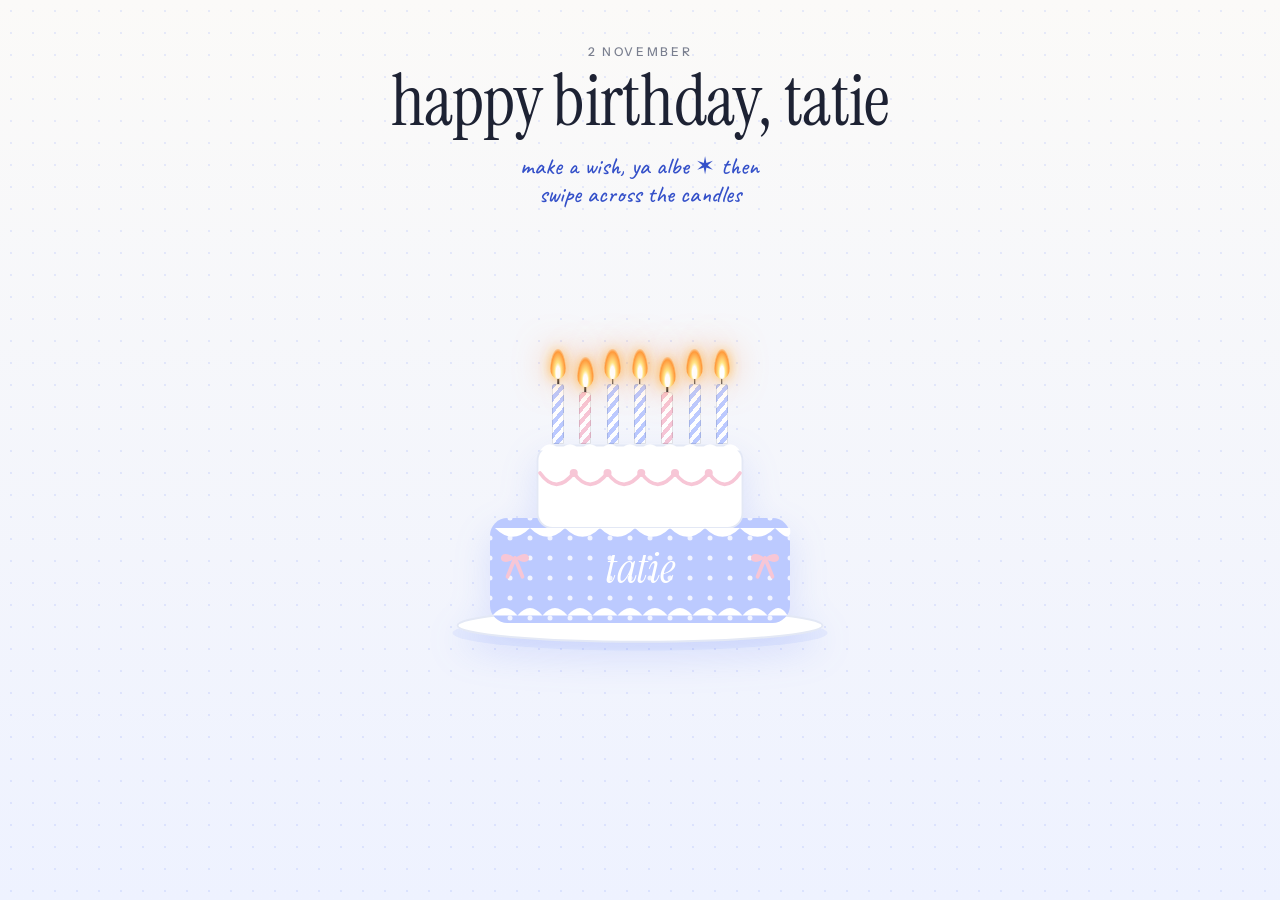
==== tatie/index.html @ b3c04132 "Add Tatie's birthday scrapbook page Co-Authored-By: Claude Opus 5.5 <noreply@anthropic.com>" ====
<!doctype html>
<html lang="en">
<head>
  <meta charset="utf-8">
  <meta name="viewport" content="width=device-width, initial-scale=1, viewport-fit=cover">
  <meta name="robots" content="noindex, nofollow">
  <meta name="theme-color" content="#f5f3ef">
  <title>happy birthday tatie</title>
  <meta property="og:title" content="happy birthday tatie">
  <meta property="og:description" content="make a wish first ♡">
  <link rel="preconnect" href="https://fonts.googleapis.com">
  <link rel="preconnect" href="https://fonts.gstatic.com" crossorigin>
  <link href="https://fonts.googleapis.com/css2?family=Instrument+Serif:ital@0;1&family=Instrument+Sans:wght@400;500;600&family=Caveat:wght@500;700&family=DM+Mono:wght@400;500&display=swap" rel="stylesheet">
  <link rel="stylesheet" href="styles.css?v=12">
</head>
<body class="locked">

  <!-- ============ CAKE SCREEN (inside the booth) ============ -->
  <section id="cake-screen" aria-label="Birthday cake">
    <div class="curtain curtain-l" aria-hidden="true"></div>
    <div class="curtain curtain-r" aria-hidden="true"></div>
    <div class="valance" aria-hidden="true"></div>

    <div class="booth-content">
      <div class="cake-top">
        <div class="marquee">
          <div class="marquee-inner">
            <p class="cake-kicker" id="cake-name"></p>
            <h1 class="cake-title" id="cake-title"></h1>
          </div>
        </div>
        <p class="cake-hint" id="cake-hint"></p>
      </div>

      <div class="cake-stage" id="cake-stage">
        <div class="candles" id="candles"></div>
        <svg class="cake" viewBox="0 0 320 230" aria-hidden="true">
          <defs>
            <pattern id="dots" width="16" height="16" patternUnits="userSpaceOnUse">
              <circle cx="8" cy="8" r="2" fill="#ffffff" opacity=".8"/>
            </pattern>
          </defs>
          <!-- plate -->
          <ellipse cx="160" cy="212" rx="150" ry="14" fill="#4f6ef7" opacity=".08"/>
          <ellipse cx="160" cy="206" rx="146" ry="13" fill="#ffffff" stroke="#e3e8f5" stroke-width="1.5"/>
          <!-- bottom tier -->
          <rect x="40" y="120" width="240" height="84" rx="14" fill="#bccaff"/>
          <rect x="40" y="120" width="240" height="84" rx="14" fill="url(#dots)"/>
          <g fill="#ffffff">
            <path d="M42 198 q10 -12 20 0 q10 -12 20 0 q10 -12 20 0 q10 -12 20 0 q10 -12 20 0 q10 -12 20 0 q10 -12 20 0 q10 -12 20 0 q10 -12 20 0 q10 -12 20 0 q10 -12 20 0 q9 -12 16 0 z"/>
          </g>
          <!-- top tier -->
          <rect x="78" y="62" width="164" height="66" rx="12" fill="#ffffff" stroke="#e3e8f5" stroke-width="1.5"/>
          <path d="M80 84 q13 18 27 0 q13 18 27 0 q13 18 27 0 q13 18 27 0 q13 18 27 0 q13 18 25 0" fill="none" stroke="#f7c6d6" stroke-width="3" stroke-linecap="round"/>
          <g fill="#f7c6d6"><circle cx="107" cy="84" r="3.2"/><circle cx="134" cy="84" r="3.2"/><circle cx="161" cy="84" r="3.2"/><circle cx="188" cy="84" r="3.2"/><circle cx="215" cy="84" r="3.2"/></g>
          <g fill="#ffffff">
            <path d="M80 66 q8 -10 16 0 q8 -10 16 0 q8 -10 16 0 q8 -10 16 0 q8 -10 16 0 q8 -10 16 0 q8 -10 16 0 q8 -10 16 0 q8 -10 16 0 q8 -10 16 0 z"/>
          </g>
          <path d="M44 128 q14 14 28 0 q14 14 28 0 q14 14 28 0 q14 14 28 0 q14 14 28 0 q14 14 28 0 q14 14 28 0 q14 14 28 0 q14 14 12 0" fill="#ffffff"/>
          <!-- bows -->
          <g transform="translate(60 152)">
            <path d="M0 0 c-15 -11 -15 11 0 0 c15 -11 15 11 0 0" fill="#f7c6d6"/>
            <path d="M0 0 l-6 15 M0 0 l6 15" stroke="#f7c6d6" stroke-width="3" stroke-linecap="round"/>
          </g>
          <g transform="translate(260 152)">
            <path d="M0 0 c-15 -11 -15 11 0 0 c15 -11 15 11 0 0" fill="#f7c6d6"/>
            <path d="M0 0 l-6 15 M0 0 l6 15" stroke="#f7c6d6" stroke-width="3" stroke-linecap="round"/>
          </g>
          <text x="160" y="172" text-anchor="middle" font-family="'Instrument Serif', serif" font-style="italic" font-size="34" fill="#ffffff" id="cake-text">tatie</text>
        </svg>
      </div>

      <div class="cake-bottom">
        <p class="cake-done" id="cake-done"></p>
        <button class="btn" id="open-btn" type="button"></button>
        <button class="link-btn" id="skip-btn" type="button"></button>
      </div>
    </div>

    <div class="flash" id="flash" aria-hidden="true"></div>
    <canvas id="sparkles" aria-hidden="true"></canvas>
  </section>

  <!-- ============ SCRAPBOOK ============ -->
  <main id="book" aria-label="Scrapbook"></main>

  <script src="content.js?v=12"></script>
  <script src="app.js?v=12"></script>
</body>
</html>
---- tatie/styles.css ----
/* =========================================================
   TATIE — soft modern scrapbook
   white paper · polaroids + washi tape · handwritten notes
   blue, white & a little blush
   ========================================================= */
:root {
  --bg: #f5f3ef;
  --paper: #ffffff;
  --ink: #1d2233;
  --ink-soft: #7a7f8f;
  --line: rgba(29, 34, 51, 0.08);
  --blue: #4f6ef7;
  --blue-soft: #e6ecff;
  --blue-mid: #bccaff;
  --blush: #f7c6d6;
  --blush-soft: #fdeef3;
  --pen: #3450c9;             /* handwritten notes */
  --tape-blue: rgba(160, 182, 255, 0.55);
  --tape-pink: rgba(247, 180, 205, 0.6);
  --shadow: 0 1px 2px rgba(29,34,51,.05), 0 10px 30px rgba(29,34,51,.08);
  --shadow-sm: 0 1px 2px rgba(29,34,51,.06), 0 4px 14px rgba(29,34,51,.08);
  --serif: "Instrument Serif", Georgia, serif;
  --sans: "Instrument Sans", system-ui, sans-serif;
  --hand: "Caveat", "Bradley Hand", cursive;
  --mono: "DM Mono", ui-monospace, Menlo, monospace;
}

* { box-sizing: border-box; }
html { -webkit-text-size-adjust: 100%; }
body {
  margin: 0;
  background-color: var(--bg);
  background-image: radial-gradient(rgba(29,34,51,.07) 1px, transparent 1.2px);
  background-size: 22px 22px;
  color: var(--ink);
  font-family: var(--sans);
  overflow-x: hidden;
  -webkit-tap-highlight-color: transparent;
}
body.locked { overflow: hidden; height: 100dvh; }
img { display: block; max-width: 100%; }
button { font: inherit; color: inherit; }

/* ================= CAKE SCREEN ================= */
#cake-screen {
  position: fixed; inset: 0; z-index: 50; overflow: hidden;
  touch-action: none; user-select: none; -webkit-user-select: none; overscroll-behavior: none;
  background: linear-gradient(180deg, #fbfaf8 0%, #eef2ff 100%);
  transition: transform 1s cubic-bezier(.7,0,.2,1), border-radius 1s;
}
#cake-screen::before {
  content: ""; position: absolute; inset: 0; pointer-events: none;
  background-image: radial-gradient(rgba(79,110,247,.12) 1px, transparent 1.2px); background-size: 22px 22px;
}
.curtain, .valance { display: none; }

.booth-content {
  position: relative; z-index: 3; height: 100%;
  display: flex; flex-direction: column; align-items: center; justify-content: space-between;
  padding: max(44px, env(safe-area-inset-top)) 16px max(24px, env(safe-area-inset-bottom));
}
.cake-top { text-align: center; }
.marquee { display: inline-block; }
.cake-kicker { font-family: var(--sans); font-size: 12px; font-weight: 500; letter-spacing: .22em; text-transform: uppercase; margin: 0; color: var(--ink-soft); }
.cake-title {
  font-family: var(--serif); font-weight: 400; font-size: clamp(44px, 13vw, 72px); line-height: .95;
  margin: 8px 0 0; color: var(--ink); letter-spacing: -.01em;
}
.cake-title em { color: var(--blue); }
.cake-hint { font-family: var(--hand); font-weight: 500; font-size: 24px; line-height: 1.15; margin: 18px auto 0; max-width: 24ch; color: var(--pen); transition: opacity .4s; }

.cake-stage { --w: min(84vw, 400px, 46dvh); position: relative; width: var(--w); margin-top: calc(var(--w) * 0.16); }
.cake { width: 100%; height: auto; display: block; overflow: visible; filter: drop-shadow(0 14px 18px rgba(79,110,247,.16)); }
.candles { position: absolute; left: 28%; right: 28%; bottom: 73.5%; display: flex; justify-content: space-between; align-items: flex-end; pointer-events: none; }
.candle {
  position: relative; width: calc(var(--w) * 0.03); height: calc(var(--w) * 0.15);
  border-radius: 3px 3px 1px 1px;
  background: repeating-linear-gradient(-50deg, #fff 0 4px, var(--blue-mid) 4px 8px);
  box-shadow: inset 0 0 0 1px rgba(29,34,51,.12);
}
.candle:nth-child(3n+2) { height: calc(var(--w) * 0.13); background: repeating-linear-gradient(-50deg, #fff 0 4px, var(--blush) 4px 8px); }
.candle::before { content: ""; position: absolute; left: 50%; bottom: 100%; width: 1.5px; height: 7px; background: var(--ink); transform: translateX(-50%); }
.flame {
  position: absolute; left: 50%; bottom: calc(100% + 5px);
  width: calc(var(--w) * 0.042); height: calc(var(--w) * 0.075); margin-left: calc(var(--w) * -0.021);
  border-radius: 50% 50% 50% 50% / 62% 62% 38% 38%;
  background: radial-gradient(ellipse at 50% 78%, #fff 0 18%, #ffe88a 30%, #ff9a3b 62%, rgba(255,120,40,0) 74%);
  filter: drop-shadow(0 0 6px rgba(255,190,80,.95)) drop-shadow(0 0 16px rgba(255,140,60,.5));
  transform-origin: 50% 90%; animation: flicker 1.3s ease-in-out infinite alternate;
}
.candle:nth-child(2n) .flame { animation-duration: 1.05s; animation-delay: -.3s; }
.candle:nth-child(3n) .flame { animation-duration: 1.5s; animation-delay: -.6s; }
@keyframes flicker {
  0% { transform: scale(1, 1) rotate(-2deg); } 30% { transform: scale(.94, 1.06) rotate(2deg); }
  60% { transform: scale(1.04, .95) rotate(-1deg); } 100% { transform: scale(.97, 1.04) rotate(3deg); }
}
.candle.out .flame { animation: flameOut .35s ease-in forwards; }
@keyframes flameOut { 0% { transform: scale(1.1, .8) skewX(-12deg); opacity: 1; } 100% { transform: scale(.1, .3) translateY(10px); opacity: 0; } }
.smoke {
  position: absolute; left: 50%; bottom: calc(100% + 6px); width: 10px; height: 10px; margin-left: -5px;
  border-radius: 50%; background: rgba(150,150,170,.4); filter: blur(3px);
  animation: smoke 1.6s ease-out forwards; pointer-events: none;
}
.smoke.s2 { animation-delay: .12s; width: 8px; height: 8px; }
.smoke.s3 { animation-delay: .25s; width: 12px; height: 12px; }
@keyframes smoke {
  0% { transform: translate(0,0) scale(.6); opacity: .8; } 50% { transform: translate(-8px,-38px) scale(1.6); opacity: .45; }
  100% { transform: translate(6px,-80px) scale(2.6); opacity: 0; }
}

.cake-bottom { min-height: 118px; display: flex; flex-direction: column; align-items: center; gap: 14px; }
.cake-done {
  font-family: var(--hand); font-weight: 500; font-size: 26px; text-align: center; margin: 0; max-width: 24ch; color: var(--pen);
  opacity: 0; transform: translateY(10px); transition: opacity .6s .2s, transform .6s .2s;
}
.btn {
  border: 0; background: var(--ink); color: #fff;
  padding: 14px 26px; border-radius: 999px; font-family: var(--sans); font-weight: 500; font-size: 16px; cursor: pointer;
  box-shadow: 0 8px 20px rgba(29,34,51,.18);
  opacity: 0; transform: translateY(10px); pointer-events: none;
  transition: opacity .5s .9s, transform .5s .9s;
}
.btn:active { transform: scale(.97); }
.link-btn {
  background: none; border: 0; font-family: var(--sans); font-size: 12px; color: var(--ink-soft);
  text-decoration: underline; cursor: pointer; opacity: 0; transition: opacity .6s; pointer-events: none;
}
.link-btn.show { opacity: .85; pointer-events: auto; }
#cake-screen.all-out .cake-done, #cake-screen.all-out .btn { opacity: 1; transform: none; pointer-events: auto; }
#cake-screen.all-out .cake-hint { opacity: 0; }
#cake-screen.all-out .link-btn { display: none; }
#cake-screen.all-out .cake-stage { animation: bounce .7s .1s; }
@keyframes bounce { 40% { transform: scale(1.04); } 70% { transform: scale(.99); } }

.flash { position: absolute; inset: 0; z-index: 6; background: #fff; opacity: 0; pointer-events: none; }
.flash.go { animation: flash .9s ease-out; }
@keyframes flash { 0% { opacity: 0; } 8% { opacity: .85; } 100% { opacity: 0; } }
#sparkles { position: absolute; inset: 0; z-index: 5; width: 100%; height: 100%; pointer-events: none; }

#cake-screen.leaving { pointer-events: none; transform: translateY(-104%); border-radius: 0 0 36px 36px; }

/* ================= SCRAPBOOK ================= */
#book { position: relative; max-width: 780px; margin: 0 auto; padding: 22px 0 40px; }

.page {
  position: relative; margin: 26px 14px; padding: 34px 20px 40px;
  background: var(--paper); border-radius: 24px; border: 1px solid var(--line);
  box-shadow: var(--shadow);
}
.page.grid { background-image: linear-gradient(rgba(79,110,247,.06) 1px, transparent 1px), linear-gradient(90deg, rgba(79,110,247,.06) 1px, transparent 1px); background-size: 24px 24px; }
.page.lined { background-image: repeating-linear-gradient(transparent 0 33px, rgba(79,110,247,.09) 33px 34px); }
.page.black { background: #f7f8ff; }     /* soft blue-tinted page (memories, stats) */

/* page titles */
.page-title {
  position: relative; display: inline-block; z-index: 1; margin: 0 0 6px;
  font-family: var(--serif); font-weight: 400; font-size: clamp(40px, 12vw, 62px); line-height: 1; letter-spacing: -.01em;
  color: var(--ink);
}
.page-title::after {
  content: ""; position: absolute; left: -4px; right: -6px; bottom: 6px; height: 30%; z-index: -1;
  background: var(--blue-soft); border-radius: 4px;
}
.page:nth-of-type(even) .page-title::after { background: var(--blush-soft); }
.page-note { font-family: var(--hand); font-weight: 500; font-size: 23px; line-height: 1.18; margin: 8px 0 26px; color: var(--pen); max-width: 32ch; }

/* photo filters */
.f-bw img { filter: grayscale(1) contrast(1.05) brightness(1.04); }
.frame { position: relative; overflow: hidden; background: #eef0f5; }

/* --- cover --- */
.cover { text-align: center; padding: 255px 20px 250px; overflow: hidden; }
.cover .kicker { font-family: var(--sans); font-size: 12px; font-weight: 500; letter-spacing: .2em; text-transform: uppercase; margin: 0; color: var(--ink-soft); }
.cover h2 {
  font-family: var(--serif); font-style: italic; font-weight: 400; font-size: clamp(96px, 30vw, 170px); line-height: .9; letter-spacing: -.02em;
  margin: 12px 0 4px; color: var(--ink);
}
.cover .sub { font-family: var(--hand); font-weight: 500; font-size: 25px; margin: 14px auto 0; max-width: 20ch; line-height: 1.12; color: var(--pen); }
.cover .date {
  display: inline-block; margin-top: 22px; font-family: var(--sans); font-weight: 500; font-size: 14px; letter-spacing: .12em;
  background: var(--blue-soft); color: var(--blue); padding: 7px 16px; border-radius: 999px;
}
.cover .foot { font-family: var(--sans); font-size: 12px; margin-top: 30px; color: var(--ink-soft); }
.cover .scroll-arrow { display: block; margin: 6px auto 0; font-size: 20px; color: var(--ink-soft); animation: nudge 1.8s ease-in-out infinite; }
@keyframes nudge { 50% { transform: translateY(6px); } }
.cover-strip {
  position: absolute; width: 62px; padding: 5px 5px 14px; background: #fff; border-radius: 3px;
  box-shadow: var(--shadow-sm); display: grid; gap: 4px;
}
.cover-strip .frame { aspect-ratio: 1; }
.cover-strip img { width: 100%; height: 100%; object-fit: cover; }
.cover-strip::before { content: ""; position: absolute; top: -9px; left: 50%; width: 44px; height: 16px; margin-left: -22px; background: var(--tape-blue); transform: rotate(-5deg); z-index: 2; }
.cover-strip.l { left: 20px; top: 26px; transform: rotate(-9deg); }
.cover-strip.r { right: 20px; bottom: 22px; transform: rotate(8deg); }
.cover-strip.r::before { background: var(--tape-pink); }
.cover-strip.c { right: 26px; top: 18px; transform: rotate(4deg); }

/* --- photo layouts --- */
.booth-layout { display: grid; grid-template-columns: 1fr 1fr; gap: 26px 16px; align-items: start; }
.booth-layout .wide { grid-column: 1 / -1; }
.booth-layout .strip { grid-row: span 2; }

/* photo-booth strip */
.strip {
  position: relative; margin: 0; background: #fff; padding: 7px 7px 0; border-radius: 3px;
  box-shadow: var(--shadow-sm); transform: rotate(var(--tilt, 0deg)); display: grid; gap: 6px;
}
.strip .frame { aspect-ratio: 4 / 3.3; }
.strip img { width: 100%; height: 100%; object-fit: cover; }
.strip figcaption { font-family: var(--hand); font-weight: 500; font-size: 21px; line-height: 1; text-align: center; padding: 8px 4px 12px; color: var(--pen); }
.strip::before { content: ""; position: absolute; top: -10px; left: 50%; width: 64px; height: 20px; margin-left: -32px; background: var(--tape-blue); transform: rotate(-4deg); z-index: 2; }

/* single prints */
.photo { position: relative; transform: rotate(var(--tilt, 0deg)); margin: 0; }
.photo img { width: 100%; height: auto; }
.photo.polaroid { background: #fff; padding: 8px 8px 0; border-radius: 3px; box-shadow: var(--shadow-sm); }
.photo.polaroid figcaption { font-family: var(--hand); font-weight: 500; font-size: 20px; line-height: 1.05; text-align: center; padding: 9px 3px 12px; min-height: 40px; color: var(--pen); }
.photo.polaroid::before { content: ""; position: absolute; top: -9px; left: 50%; width: 56px; height: 18px; margin-left: -28px; background: var(--tape-pink); transform: rotate(3deg); z-index: 2; }
.photo.taped .frame { border-radius: 2px; box-shadow: var(--shadow-sm); }
.photo.taped::before, .photo.taped::after { content: ""; position: absolute; width: 50px; height: 18px; background: var(--tape-blue); top: -8px; z-index: 2; }
.photo.taped::before { left: -10px; transform: rotate(-30deg); }
.photo.taped::after  { right: -10px; transform: rotate(30deg); background: var(--tape-pink); }
.photo.taped figcaption { font-family: var(--hand); font-weight: 500; font-size: 20px; line-height: 1.05; margin-top: 8px; padding-left: 4px; color: var(--pen); }
.photo.taped figcaption::before { content: "↑ "; color: var(--ink-soft); }

/* doodles: thin pen lines */
.doodle { position: absolute; z-index: 3; pointer-events: none; width: 34px; height: 34px; opacity: .7; }
.doodle svg { width: 100%; height: 100%; overflow: visible; }
.doodle path { fill: none; stroke: var(--blue); stroke-width: 2.2; stroke-linecap: round; stroke-linejoin: round; }
.doodle.red path { stroke: #e894b2; }

/* reveal on scroll */
.reveal { opacity: 0; transform: translateY(20px) rotate(var(--tilt, 0deg)); transition: opacity .7s ease, transform .8s cubic-bezier(.2,.8,.2,1); }
.reveal.in { opacity: 1; transform: rotate(var(--tilt, 0deg)); }

/* --- memories: little ticket cards --- */
.mem-grid { display: grid; grid-template-columns: 1fr 1fr; gap: 18px 14px; }
.mem-card {
  position: relative; border: 1px solid var(--line); padding: 28px 10px 16px; cursor: pointer; text-align: center;
  background: #fff; color: var(--ink); border-radius: 16px; box-shadow: var(--shadow-sm);
  transform: rotate(var(--tilt, 0deg)); transition: transform .25s, box-shadow .25s;
}
.mem-card:active { transform: rotate(var(--tilt, 0deg)) scale(.97); }
.mem-card .admit { display: none; }
.mem-card .no { position: absolute; top: 10px; left: 12px; font-family: var(--mono); font-size: 10px; color: var(--ink-soft); }
.mem-card .mem-art { display: grid; place-items: center; width: 66%; aspect-ratio: 1; margin: 0 auto; border-radius: 50%; overflow: hidden; background: var(--blue-soft); }
.mem-card:nth-child(even) .mem-art { background: var(--blush-soft); }
.mem-card .mem-art img { width: 100%; height: 100%; object-fit: cover; }
.mem-card .mem-art img.stk { width: 78%; height: auto; object-fit: contain; }
.mem-card .mem-label { display: block; font-family: var(--serif); font-size: 22px; line-height: 1.05; margin-top: 10px; }
.mem-card .tap {
  position: absolute; top: 10px; right: 10px; font-family: var(--sans); font-weight: 500; font-size: 10px; letter-spacing: .08em; text-transform: uppercase;
  color: var(--blue); background: var(--blue-soft); padding: 3px 8px; border-radius: 999px;
}
.mem-card.seen .tap { color: var(--ink-soft); background: #f1f2f5; }
.mem-card.seen .tap::after { content: " ✓"; }

.modal {
  position: fixed; inset: 0; z-index: 40; display: grid; place-items: center; padding: 20px;
  background: rgba(29,34,51,.28); backdrop-filter: blur(8px); -webkit-backdrop-filter: blur(8px);
  opacity: 0; pointer-events: none; transition: opacity .3s;
}
.modal.show { opacity: 1; pointer-events: auto; }
.modal-card {
  width: min(88vw, 370px); max-height: 84dvh; overflow: auto; position: relative;
  background: #fff; padding: 12px 12px 24px; border-radius: 22px; box-shadow: 0 30px 60px rgba(29,34,51,.25);
  transform: translateY(40px) scale(.94); transition: transform .45s cubic-bezier(.2,.9,.25,1.15);
}
.modal.show .modal-card { transform: none; }
.modal-art { aspect-ratio: 1; background: var(--blue-soft); display: grid; place-items: center; overflow: hidden; margin-bottom: 14px; border-radius: 14px; }
.modal-art img { width: 100%; height: 100%; object-fit: cover; }
.modal-art img.stk { width: 56%; height: auto; object-fit: contain; }
.modal-card h3 { font-family: var(--serif); font-weight: 400; font-size: 32px; margin: 0 6px 4px; }
.modal-card p { font-family: var(--hand); font-weight: 500; font-size: 22px; line-height: 1.22; margin: 0 6px; color: var(--pen); }
.modal-close { position: absolute; top: 20px; right: 20px; width: 34px; height: 34px; border: 0; border-radius: 50%; background: rgba(255,255,255,.92); box-shadow: var(--shadow-sm); font-size: 14px; cursor: pointer; z-index: 3; }

/* --- timeline --- */
.timeline-wrap { display: grid; gap: 26px; }
.timeline { list-style: none; margin: 0; padding: 0 0 0 20px; border-left: 1.5px dashed var(--blue-mid); }
.timeline li { position: relative; margin: 0 0 18px; }
.timeline li::before { content: ""; position: absolute; left: -26px; top: 6px; width: 10px; height: 10px; border-radius: 50%; background: var(--blue); box-shadow: 0 0 0 4px var(--blue-soft); }
.timeline li:nth-child(even)::before { background: #e894b2; box-shadow: 0 0 0 4px var(--blush-soft); }
.timeline .when { font-family: var(--sans); font-weight: 500; font-size: 12px; letter-spacing: .14em; text-transform: uppercase; color: var(--ink-soft); }
.timeline .what { font-family: var(--hand); font-weight: 500; font-size: 22px; line-height: 1.15; margin-top: 2px; color: var(--ink); }
.timeline-photo { width: 62%; justify-self: end; }

/* --- stats --- */
.stats-sub { font-family: var(--sans); font-size: 13px; color: var(--ink-soft); margin: 4px 0 22px; }
.big-stats { display: grid; grid-template-columns: 1fr 1fr; gap: 12px; margin-bottom: 30px; }
.big-stat { background: #fff; border-radius: 16px; padding: 16px 14px 14px; box-shadow: var(--shadow-sm); }
.big-stat .num { font-family: var(--serif); font-size: clamp(36px, 10vw, 50px); line-height: 1; color: var(--blue); }
.big-stat:nth-child(even) .num { color: #d9709a; }
.big-stat .lbl { font-family: var(--sans); font-size: 12px; color: var(--ink-soft); margin-top: 6px; }
.said-title { font-family: var(--serif); font-weight: 400; font-size: 26px; line-height: 1.1; margin: 0 0 16px; max-width: 22ch; }
.measuring .reveal { transform: rotate(var(--tilt, 0deg)) !important; transition: none !important; }
.vs-legend { display: flex; gap: 18px; font-family: var(--sans); font-size: 13px; font-weight: 500; margin: 0 0 14px; }
.vs-legend span::before { content: ""; display: inline-block; width: 10px; height: 10px; border-radius: 50%; margin-right: 6px; }
.vs-legend .h::before { background: var(--blue); }
.vs-legend .m::before { background: var(--blush); }
.vs-row { margin-bottom: 14px; }
.vs-row .lbl { font-family: var(--hand); font-weight: 500; font-size: 22px; line-height: 1; margin-bottom: 6px; }
.bar { position: relative; height: 18px; margin-bottom: 4px; }
.bar i { display: block; height: 100%; width: 0; border-radius: 999px; transition: width 1.2s cubic-bezier(.2,.8,.2,1); }
.bar.h i { background: var(--blue); }
.bar.m i { background: var(--blush); }
.bar b { position: absolute; top: 0; left: 0; font-family: var(--mono); font-size: 11px; font-weight: 400; line-height: 18px; padding-left: 8px; white-space: nowrap; color: var(--ink-soft); transition: left 1.2s cubic-bezier(.2,.8,.2,1); }

.receipt {
  position: relative; margin: 32px auto 6px; max-width: 360px; background: #fff; color: var(--ink);
  font-family: var(--mono); font-size: 12.5px; padding: 22px 18px 30px; transform: rotate(-1deg);
  -webkit-mask: conic-gradient(from -45deg at bottom, #0000, #000 1deg 89deg, #0000 90deg) 50% / 14px 100%;
          mask: conic-gradient(from -45deg at bottom, #0000, #000 1deg 89deg, #0000 90deg) 50% / 14px 100%;
}
.receipt h4 { text-align: center; margin: 0 0 4px; font-family: var(--serif); font-weight: 400; font-style: italic; font-size: 26px; }
.receipt .meta { text-align: center; font-size: 11px; color: var(--ink-soft); margin-bottom: 12px; }
.receipt .row { display: flex; gap: 6px; align-items: baseline; margin: 7px 0; }
.receipt .row .dots { flex: 1; border-bottom: 1.5px dotted #c4c7d0; transform: translateY(-3px); min-width: 12px; }
.receipt .row .v { flex: 0 0 auto; text-align: right; font-weight: 500; }
.receipt hr { border: 0; border-top: 1.5px dashed #c4c7d0; margin: 12px 0; }
.receipt .foot { text-align: center; font-size: 11px; color: var(--ink-soft); }
.receipt .stamp {
  position: absolute; right: 14px; bottom: 70px; font-family: var(--sans); font-weight: 600; font-size: 16px; letter-spacing: .1em; color: var(--blue);
  border: 2px solid var(--blue); border-radius: 8px; padding: 2px 10px; transform: rotate(-12deg); opacity: .7;
}
.barcode { height: 34px; margin: 12px auto 0; width: 78%; background: repeating-linear-gradient(90deg, var(--ink) 0 2px, transparent 2px 4px, var(--ink) 4px 5px, transparent 5px 8px, var(--ink) 8px 11px, transparent 11px 12px); }

/* --- sticker sheet --- */
.sheet {
  display: grid; grid-template-columns: repeat(4, 1fr); gap: 14px; position: relative;
  background: linear-gradient(135deg, #fff, var(--blue-soft) 50%, var(--blush-soft));
  border-radius: 20px; padding: 18px 14px; box-shadow: var(--shadow-sm);
}
.sheet-slot { aspect-ratio: 1; display: grid; place-items: center; border-radius: 50%; border: 1.5px dashed rgba(29,34,51,.15); background: rgba(255,255,255,.7); }
.sheet-slot img { width: 84%; height: auto; cursor: grab; touch-action: none; -webkit-user-drag: none; user-select: none; }
.sheet-hint { font-family: var(--hand); font-weight: 500; font-size: 21px; text-align: center; margin-top: 16px; color: var(--pen); }

/* free (draggable) stickers */
.free-sticker {
  position: absolute; z-index: 20; width: 56px; touch-action: none; cursor: grab;
  user-select: none; -webkit-user-select: none; -webkit-user-drag: none;
  transform: rotate(var(--rot, 0deg)); transition: transform .15s;
}
.free-sticker img { width: 100%; height: auto; pointer-events: none; -webkit-user-drag: none; border: 3px solid #fff; border-radius: 12px; background: #fff; box-shadow: var(--shadow-sm); }
.free-sticker.word {
  width: auto; font-family: var(--hand); font-weight: 700; font-size: 19px; line-height: 1;
  padding: 6px 12px 7px; border-radius: 999px; background: #fff; white-space: nowrap; color: var(--pen);
  box-shadow: var(--shadow-sm);
}
.free-sticker.word.w1 { background: var(--blue-soft); }
.free-sticker.word.w2 { background: var(--blush-soft); color: #c2557f; }
.free-sticker.word.w3 { background: var(--ink); color: #fff; }
.free-sticker.dragging { cursor: grabbing; z-index: 30; transform: rotate(var(--rot, 0deg)) scale(1.12); }
.free-sticker.pop { animation: pop .35s; }
@keyframes pop { 0% { transform: rotate(var(--rot)) scale(.4); } 70% { transform: rotate(var(--rot)) scale(1.15); } }

/* --- note / envelope --- */
.note-page { text-align: center; }
.envelope { position: relative; width: min(78vw, 320px); aspect-ratio: 1.55; margin: 28px auto 12px; border: 0; padding: 0; background: none; cursor: pointer; display: block; }
.env-back, .env-front, .env-flap { position: absolute; inset: 0; border-radius: 10px; }
.env-back { background: #9fb2fb; box-shadow: 0 16px 30px rgba(79,110,247,.22); }
.env-front { background: var(--blue-mid); clip-path: polygon(0 0, 50% 55%, 100% 0, 100% 100%, 0 100%); z-index: 3; }
.env-flap { background: #d2dcff; z-index: 4; transform-origin: 50% 0; clip-path: polygon(0 0, 100% 0, 50% 60%); transition: transform .6s cubic-bezier(.4,0,.2,1), z-index 0s .3s; }
.env-letter { position: absolute; left: 8%; right: 8%; top: 10%; bottom: 8%; background: #fff; z-index: 2; border-radius: 4px; transition: transform .7s .45s cubic-bezier(.3,.9,.3,1); }
.env-seal {
  position: absolute; left: 50%; top: 52%; width: 50px; height: 50px; margin: -25px 0 0 -25px; z-index: 5;
  border-radius: 50%; background: var(--blush); color: #fff; box-shadow: 0 3px 8px rgba(29,34,51,.15);
  display: grid; place-items: center; font-family: var(--serif); font-style: italic; font-size: 26px; transition: opacity .3s;
}
.env-stamp { position: absolute; top: 12px; right: 14px; width: 40px; height: 48px; z-index: 5; background: #fff; color: var(--blue); border: 2px dotted var(--blue-mid); display: grid; place-items: center; font-size: 20px; transform: rotate(5deg); }
.env-label { font-family: var(--hand); font-weight: 500; font-size: 22px; color: var(--pen); }
.envelope.open .env-flap { transform: rotateX(180deg); z-index: 1; }
.envelope.open .env-seal, .envelope.open .env-stamp { opacity: 0; }
.envelope.open .env-letter { transform: translateY(-46%); }
.envelope:not(.open) { animation: wiggle 3.5s ease-in-out infinite; }
@keyframes wiggle { 0%, 82%, 100% { transform: rotate(0); } 87% { transform: rotate(-2deg); } 92% { transform: rotate(2deg); } 96% { transform: rotate(-1deg); } }

.letter {
  display: none; text-align: left; margin: 22px auto 0; max-width: 520px;
  background: #fff; padding: 36px 22px 30px; border-radius: 6px; box-shadow: var(--shadow);
  background-image: repeating-linear-gradient(transparent 0 35px, rgba(79,110,247,.12) 35px 36px);
  background-position: 0 22px; position: relative; transform: rotate(.5deg);
}
.letter::before { content: ""; position: absolute; top: -10px; left: 24px; width: 80px; height: 22px; background: var(--tape-pink); transform: rotate(-6deg); }
.letter.show { display: block; animation: unfold .8s cubic-bezier(.2,.8,.2,1); }
@keyframes unfold { from { opacity: 0; transform: translateY(30px) rotate(-1deg); } to { opacity: 1; transform: rotate(.5deg); } }
.letter p { font-family: var(--hand); font-size: 24px; line-height: 36px; margin: 0; text-indent: 1.4em; color: var(--ink); opacity: 0; transform: translateY(8px); transition: opacity .6s, transform .6s; }
.letter p.in { opacity: 1; transform: none; }
.letter p:first-of-type, .letter .signoff { text-indent: 0; }
.letter .signoff { text-align: right; font-weight: 700; font-size: 27px; margin-top: 36px; color: var(--pen); }

.ending { text-align: center; padding: 10px 16px 60px; font-family: var(--sans); font-size: 13px; color: var(--ink-soft); }
.ending button { margin-top: 16px; background: var(--ink); color: #fff; border: 0; border-radius: 999px; padding: 12px 22px; font-family: var(--sans); font-weight: 500; font-size: 14px; cursor: pointer; }

/* ================= LAPTOP ================= */
@media (min-width: 720px) {
  .page { margin: 40px 28px; padding: 48px 48px 56px; }
  .booth-layout { grid-template-columns: repeat(3, 1fr); gap: 36px 28px; }
  .booth-layout .wide { grid-column: span 2; }
  .mem-grid { grid-template-columns: repeat(3, 1fr); gap: 24px; }
  .mem-card:hover { box-shadow: var(--shadow); transform: rotate(0) translateY(-3px); }
  .timeline-wrap { grid-template-columns: 1.4fr 1fr; align-items: center; }
  .timeline-photo { width: 100%; }
  .big-stats { grid-template-columns: repeat(4, 1fr); }
  .free-sticker { width: 76px; }
  .sheet { grid-template-columns: repeat(8, 1fr); }
  .cover-strip { width: 86px; }
  .cover { padding: 230px 40px 240px; }
  .doodle { width: 42px; height: 42px; }
}

@media (prefers-reduced-motion: reduce) {
  *, *::before, *::after { animation-duration: .01ms !important; animation-iteration-count: 1 !important; transition-duration: .01ms !important; }
}
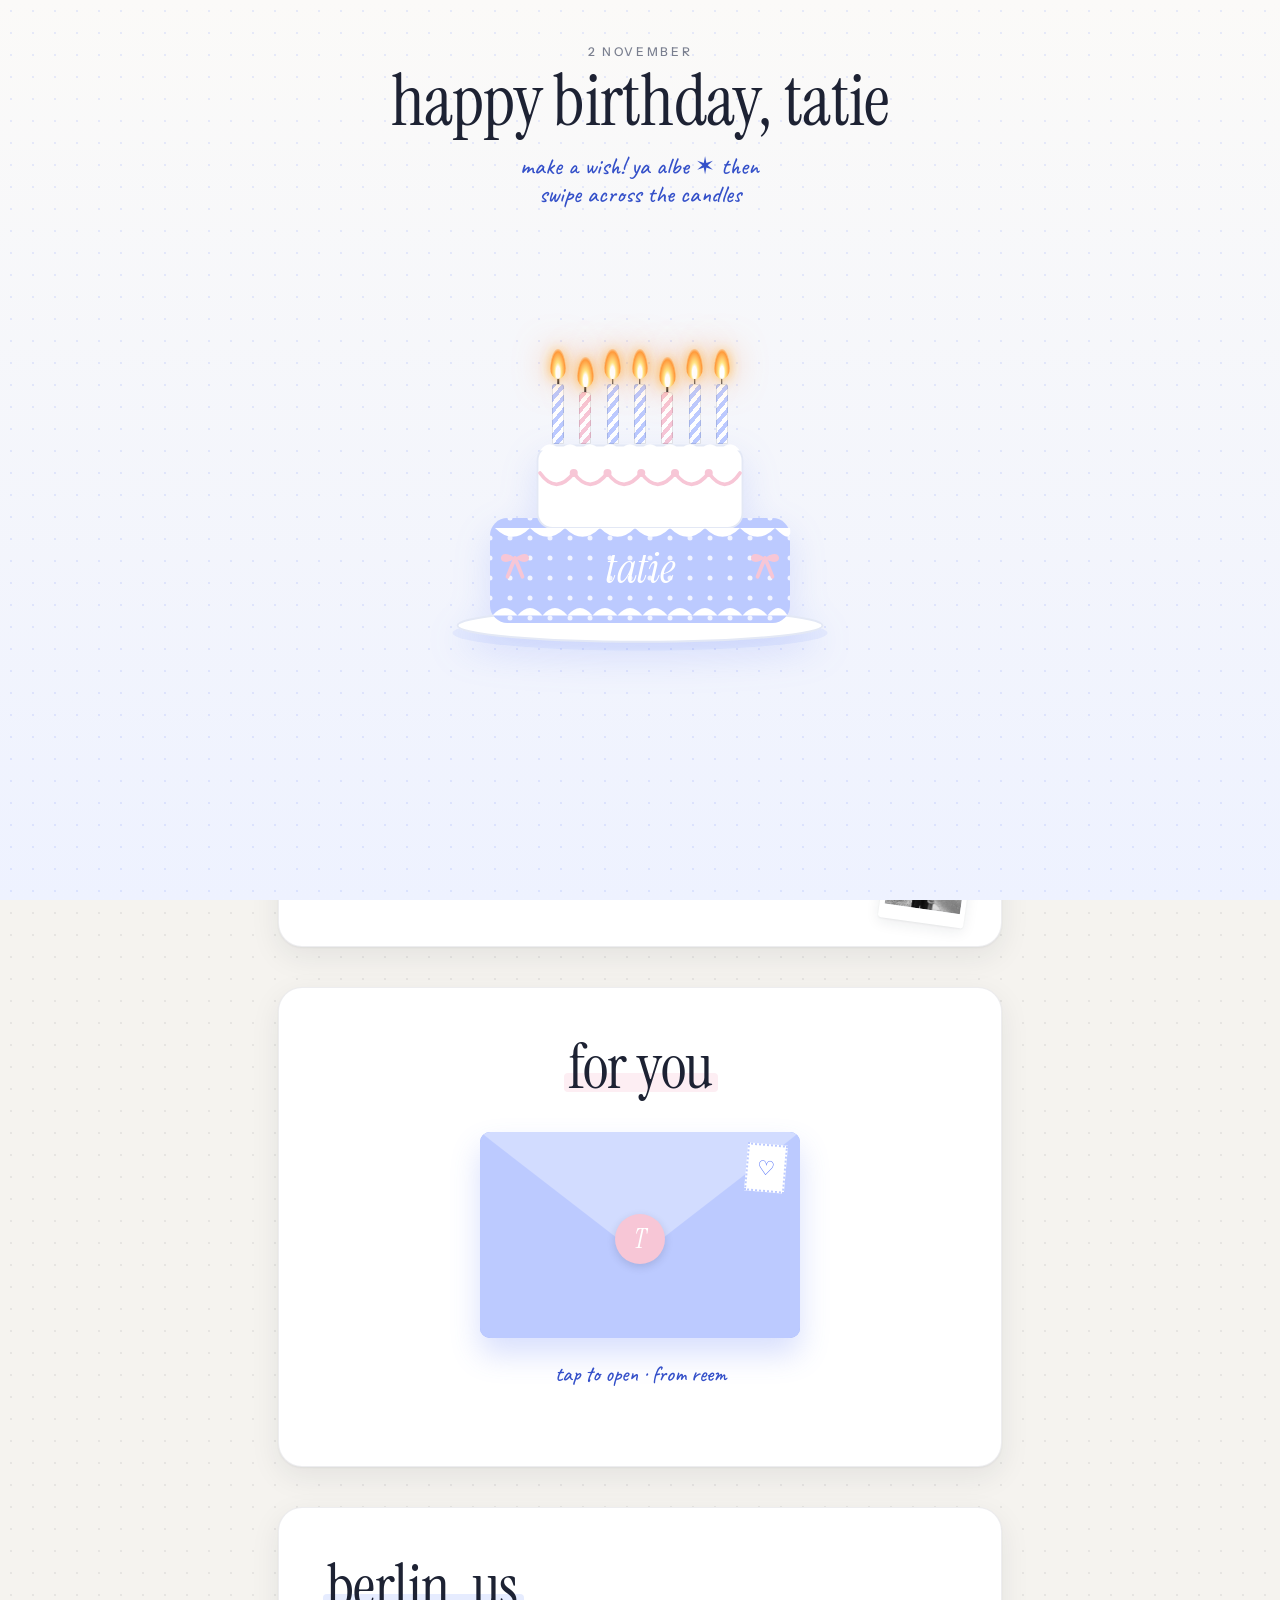
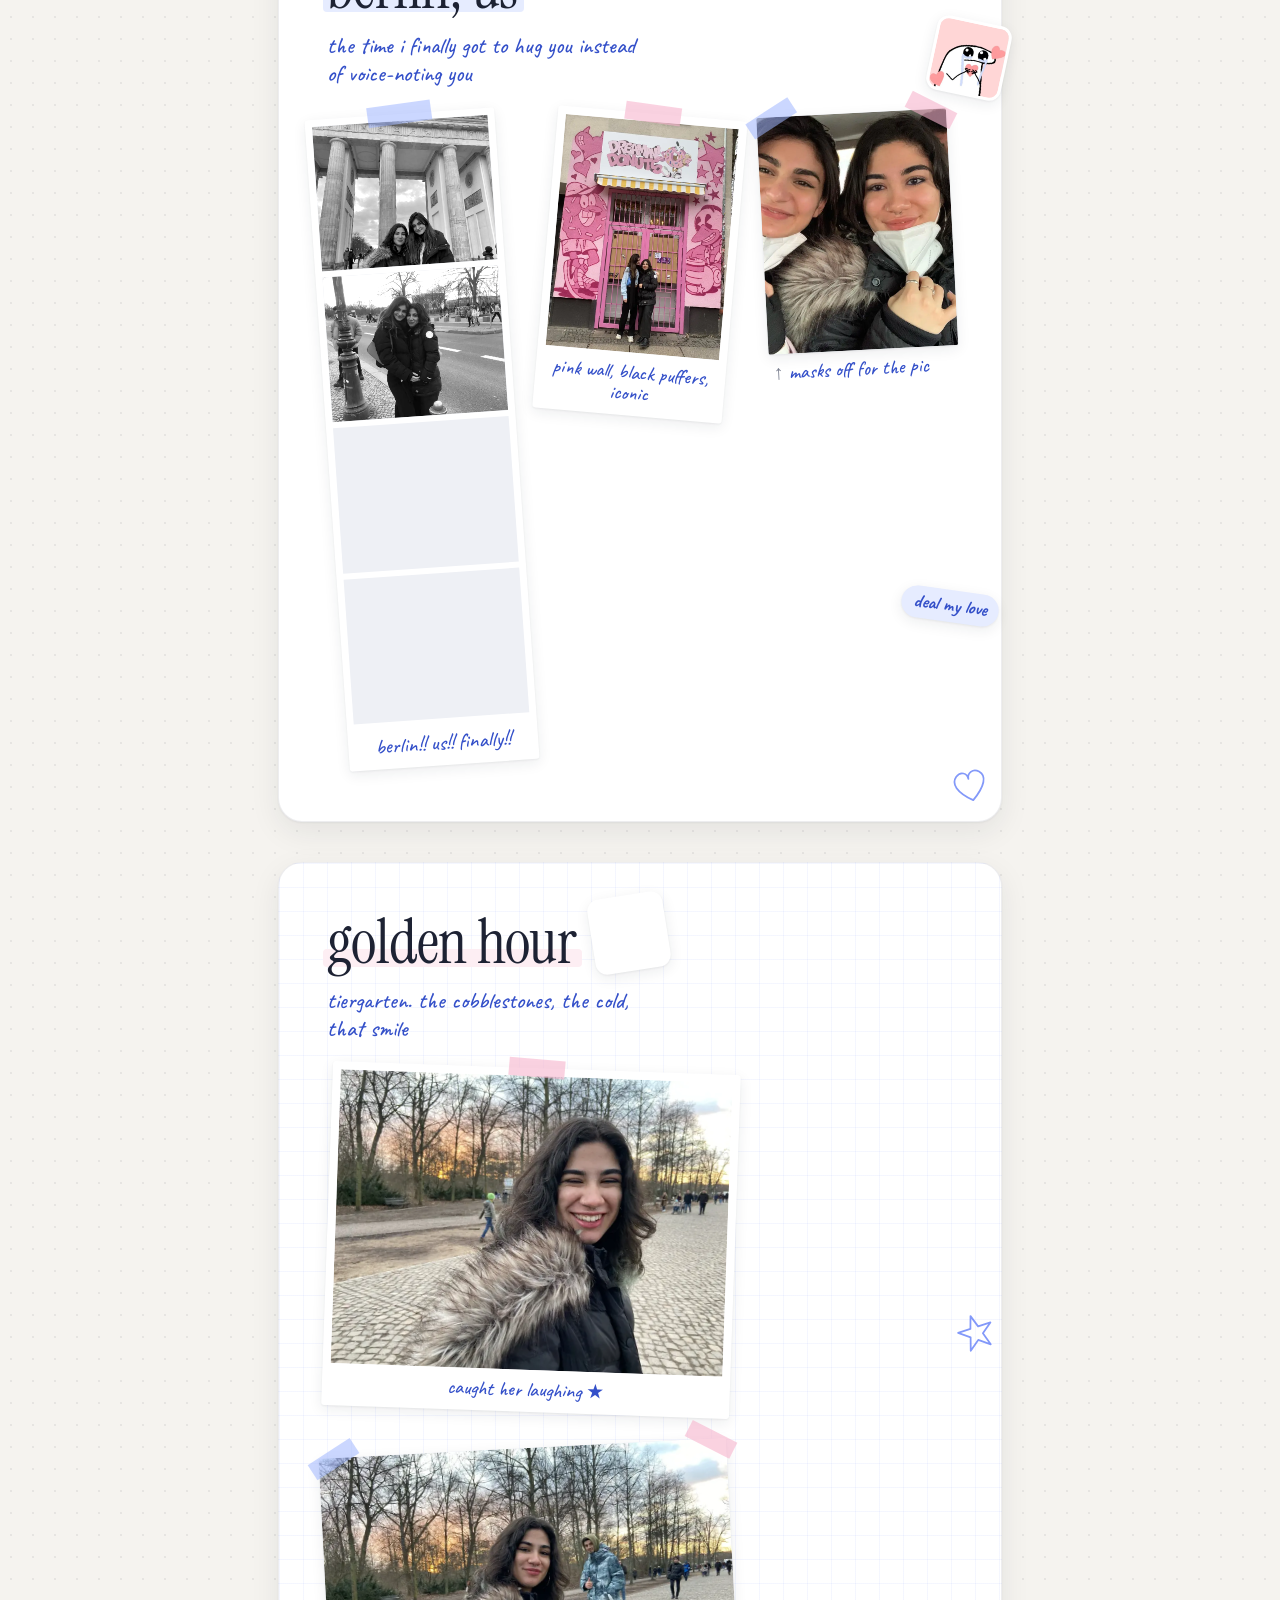
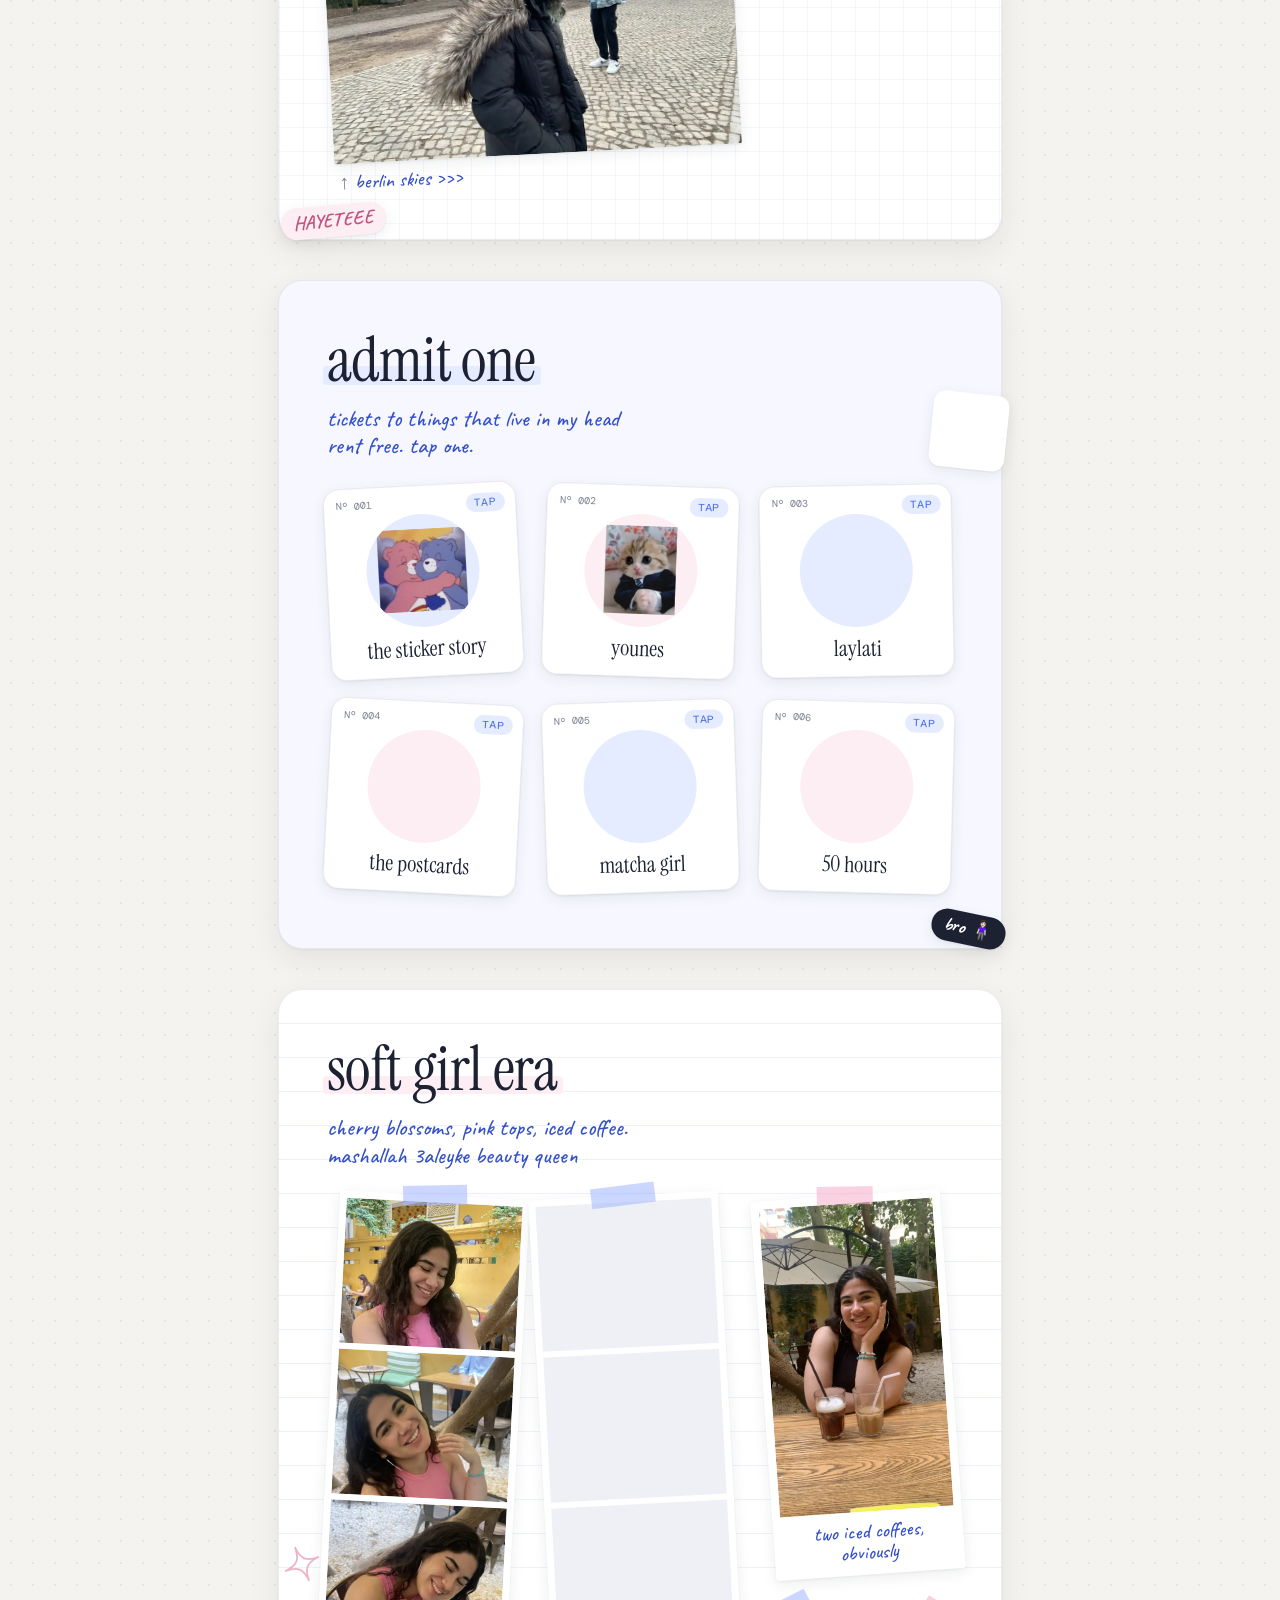
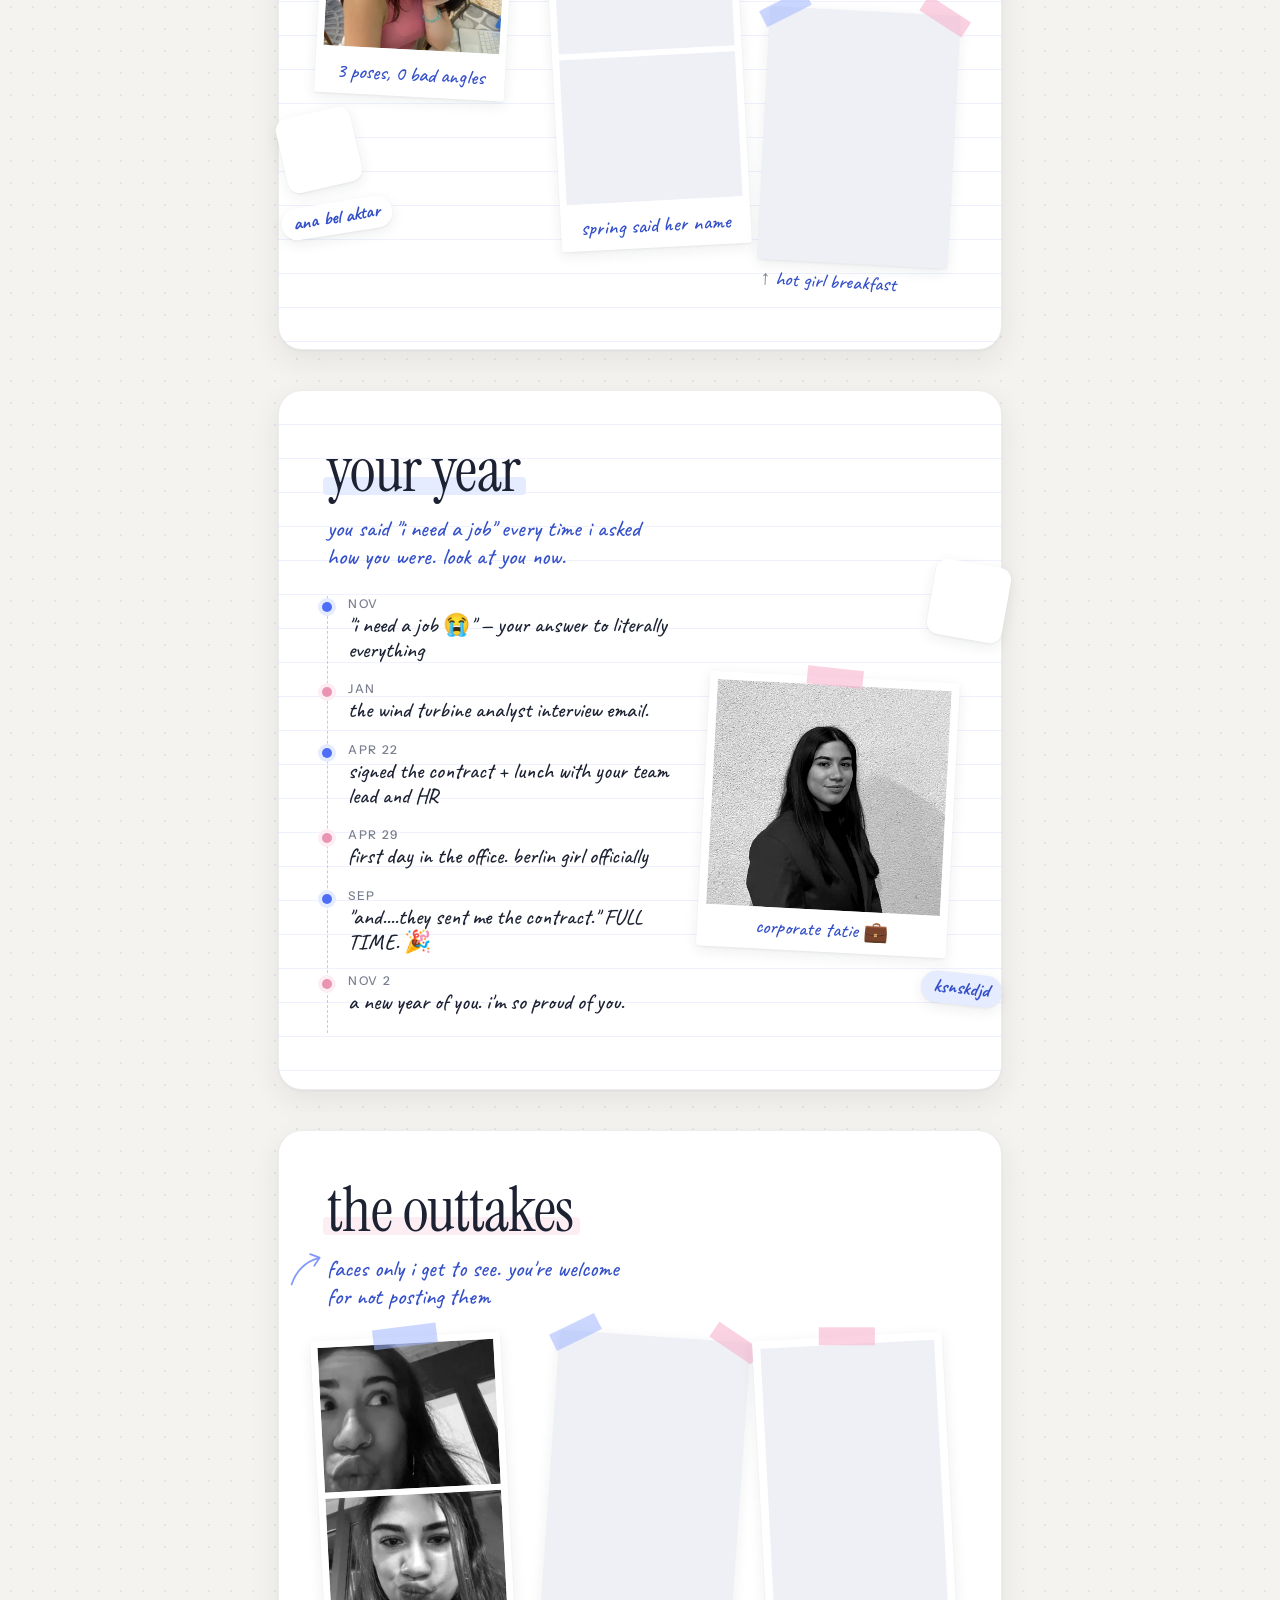
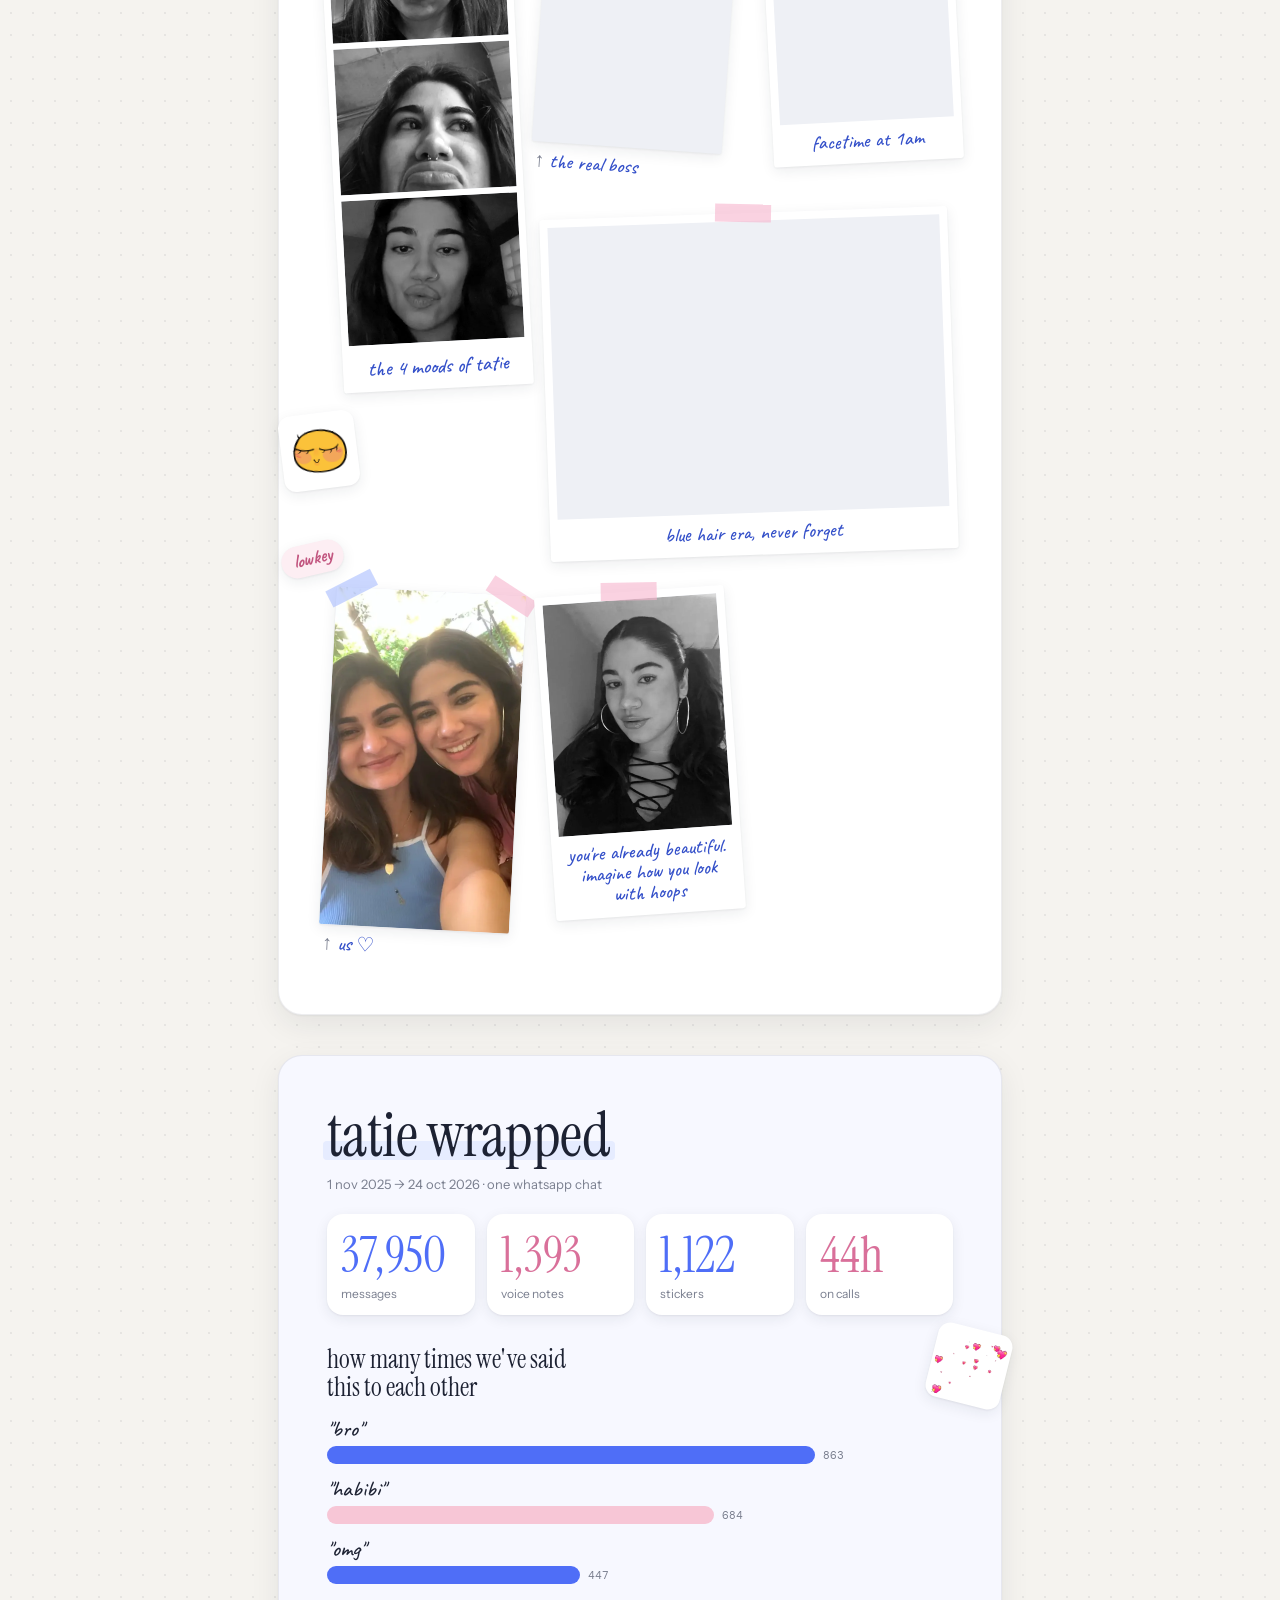
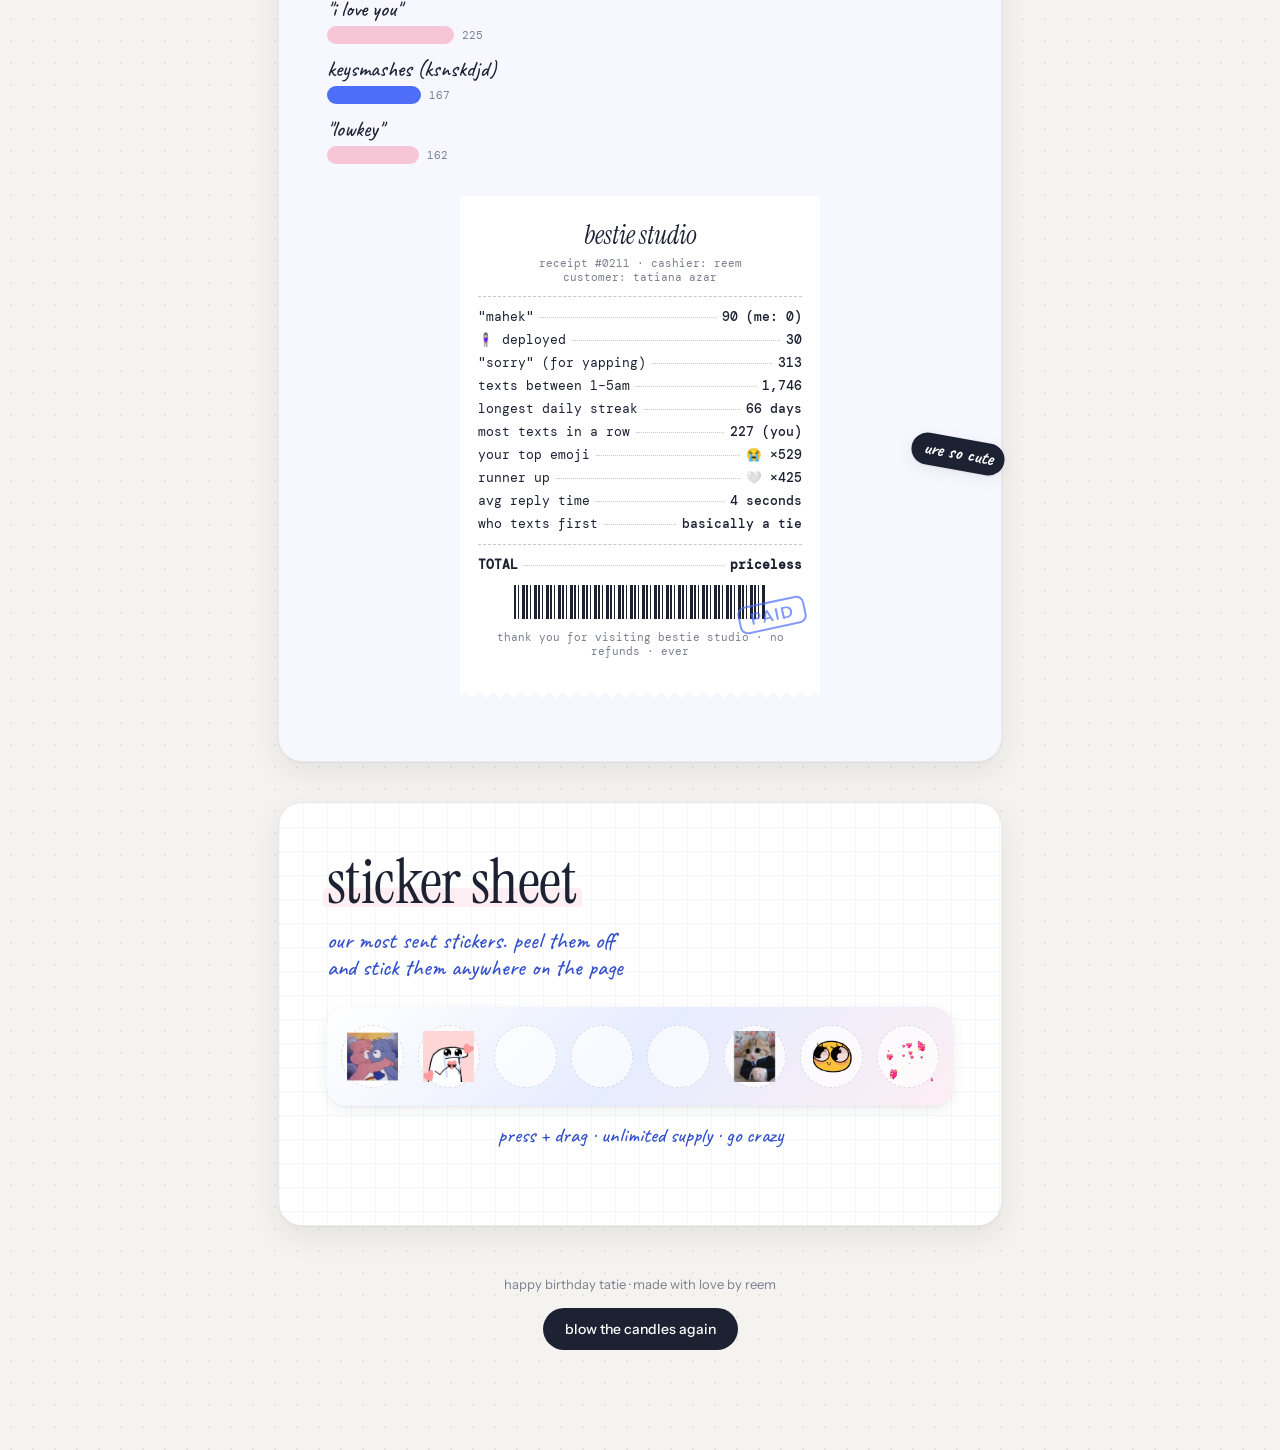
==== commit b1f5b681: "Tatie page: note first, wait for photos before opening, copy edits Co-Authored-By: Claude Opus 5.5 <" ====
--- a/tatie/index.html
+++ b/tatie/index.html
@@ -11,7 +11,7 @@
   <link rel="preconnect" href="https://fonts.googleapis.com">
   <link rel="preconnect" href="https://fonts.gstatic.com" crossorigin>
   <link href="https://fonts.googleapis.com/css2?family=Instrument+Serif:ital@0;1&family=Instrument+Sans:wght@400;500;600&family=Caveat:wght@500;700&family=DM+Mono:wght@400;500&display=swap" rel="stylesheet">
-  <link rel="stylesheet" href="styles.css?v=12">
+  <link rel="stylesheet" href="styles.css?v=13">
 </head>
 <body class="locked">
 
@@ -84,7 +84,7 @@
   <!-- ============ SCRAPBOOK ============ -->
   <main id="book" aria-label="Scrapbook"></main>
 
-  <script src="content.js?v=12"></script>
-  <script src="app.js?v=12"></script>
+  <script src="content.js?v=13"></script>
+  <script src="app.js?v=13"></script>
 </body>
 </html>
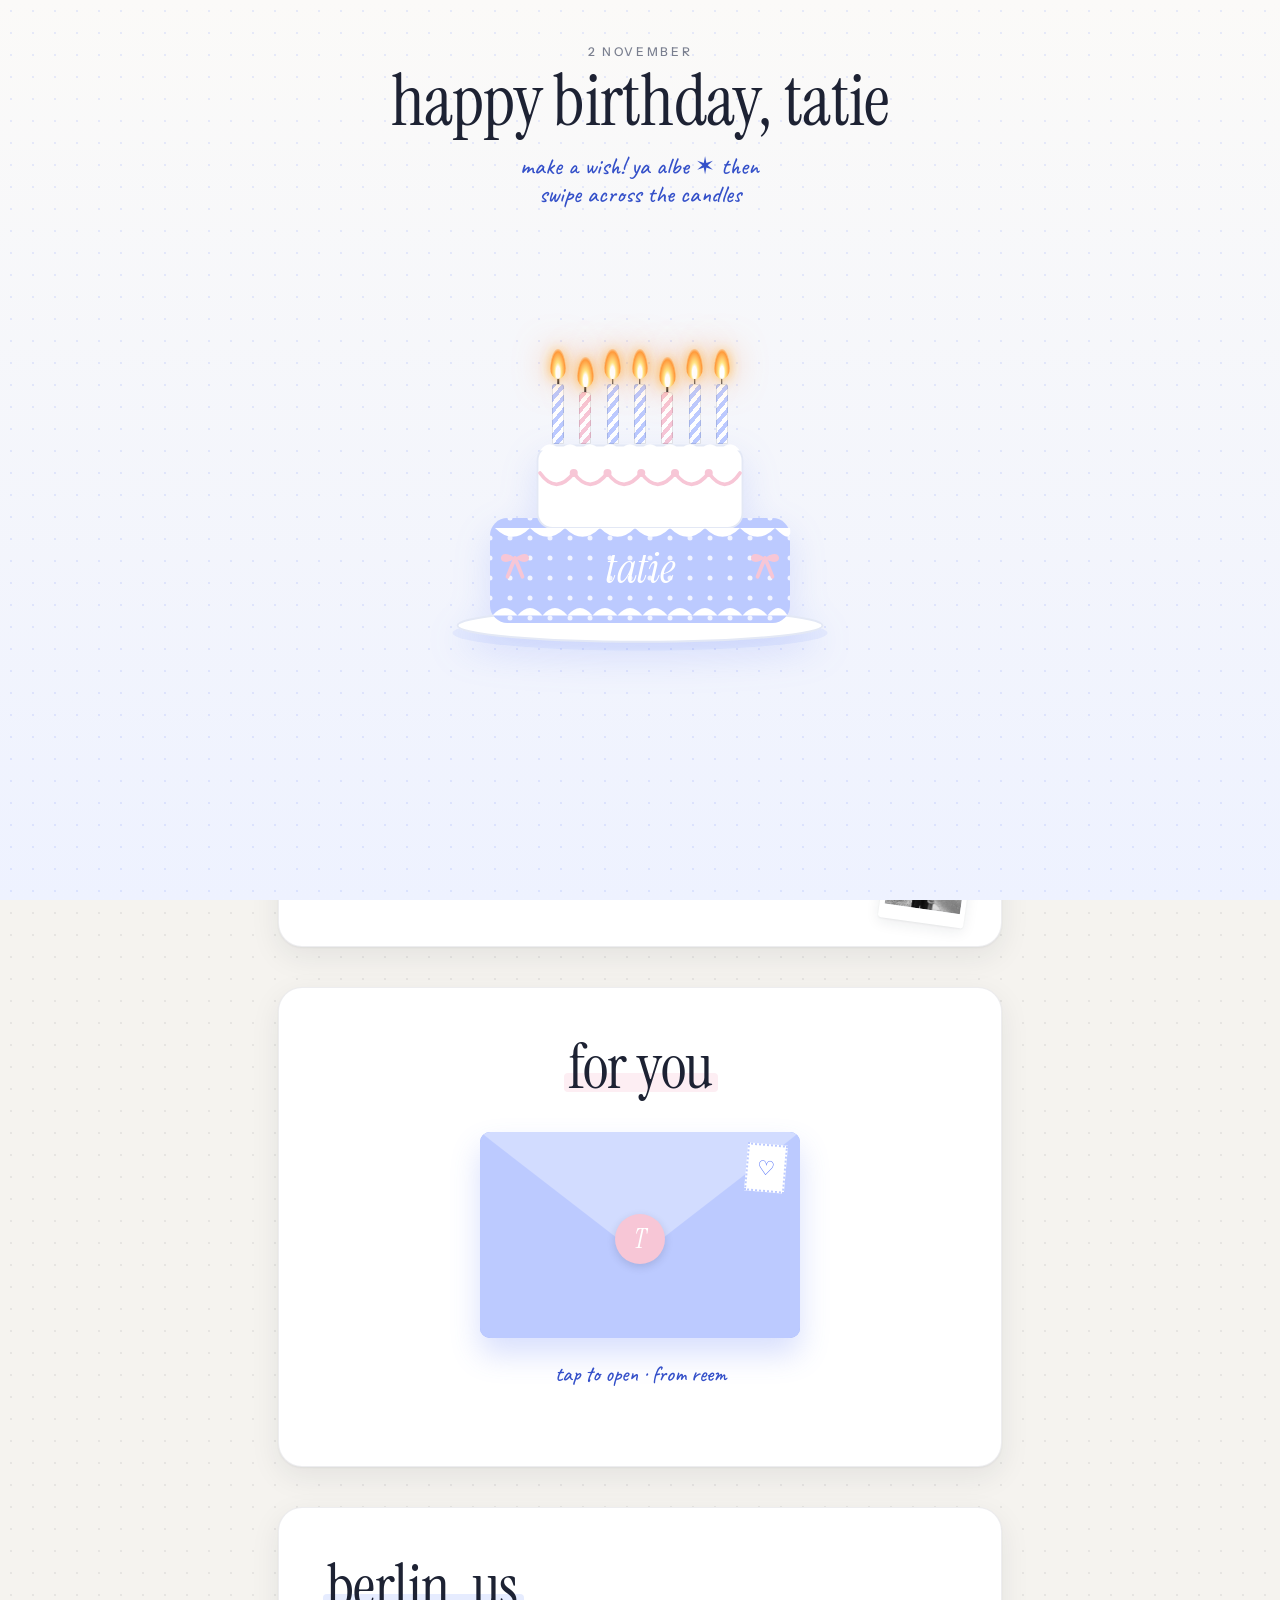
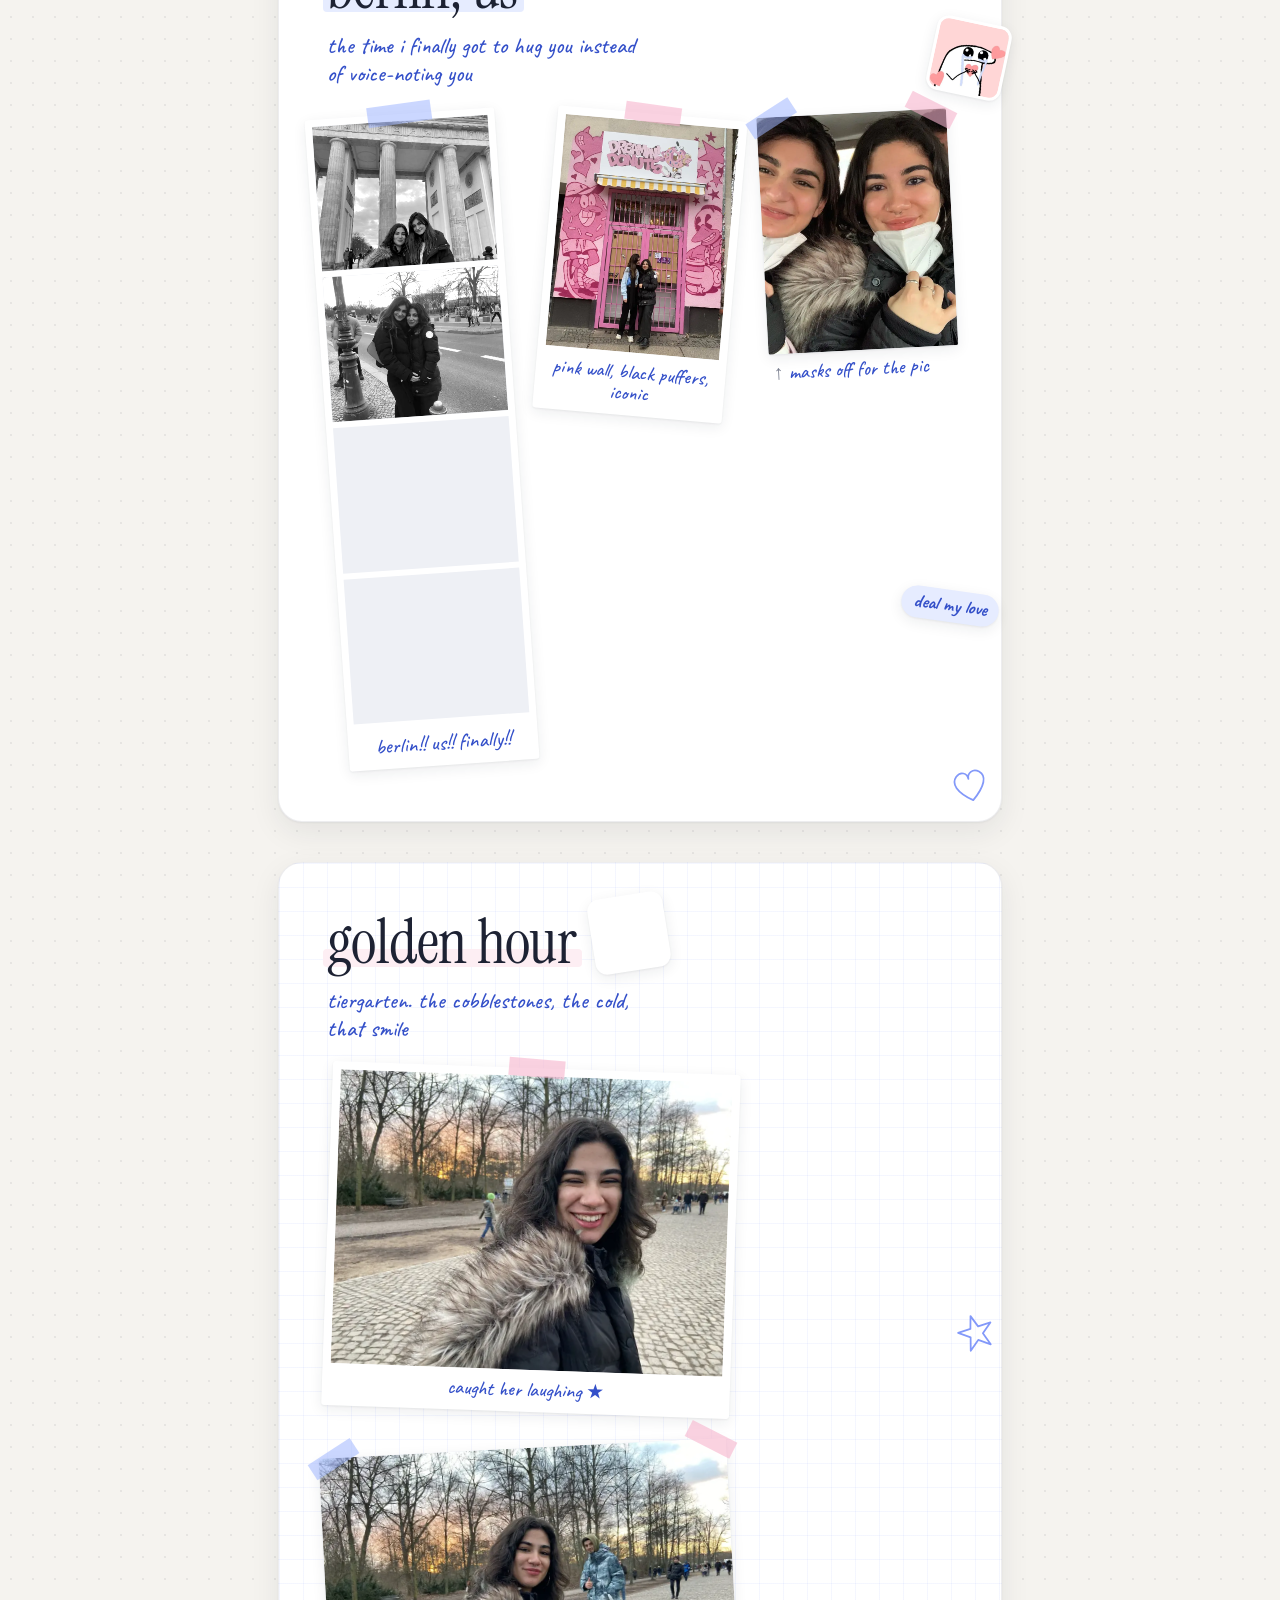
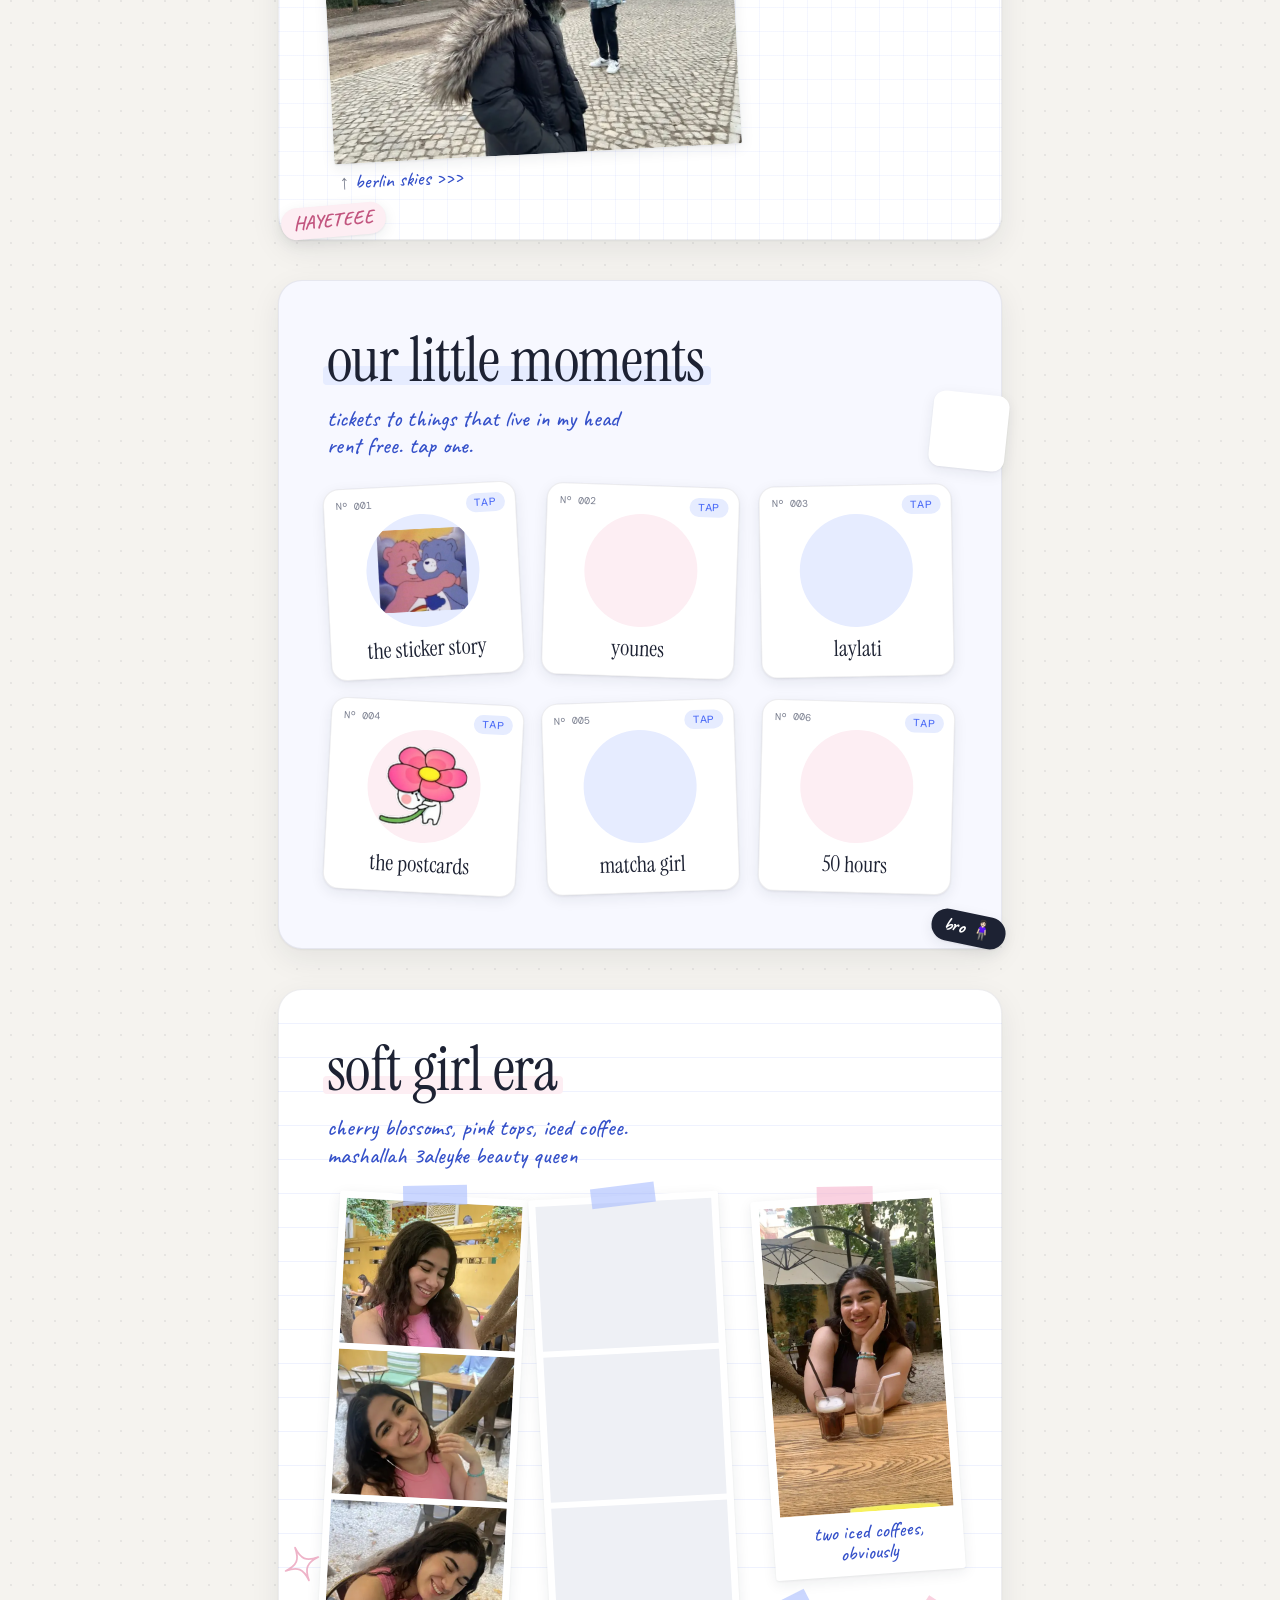
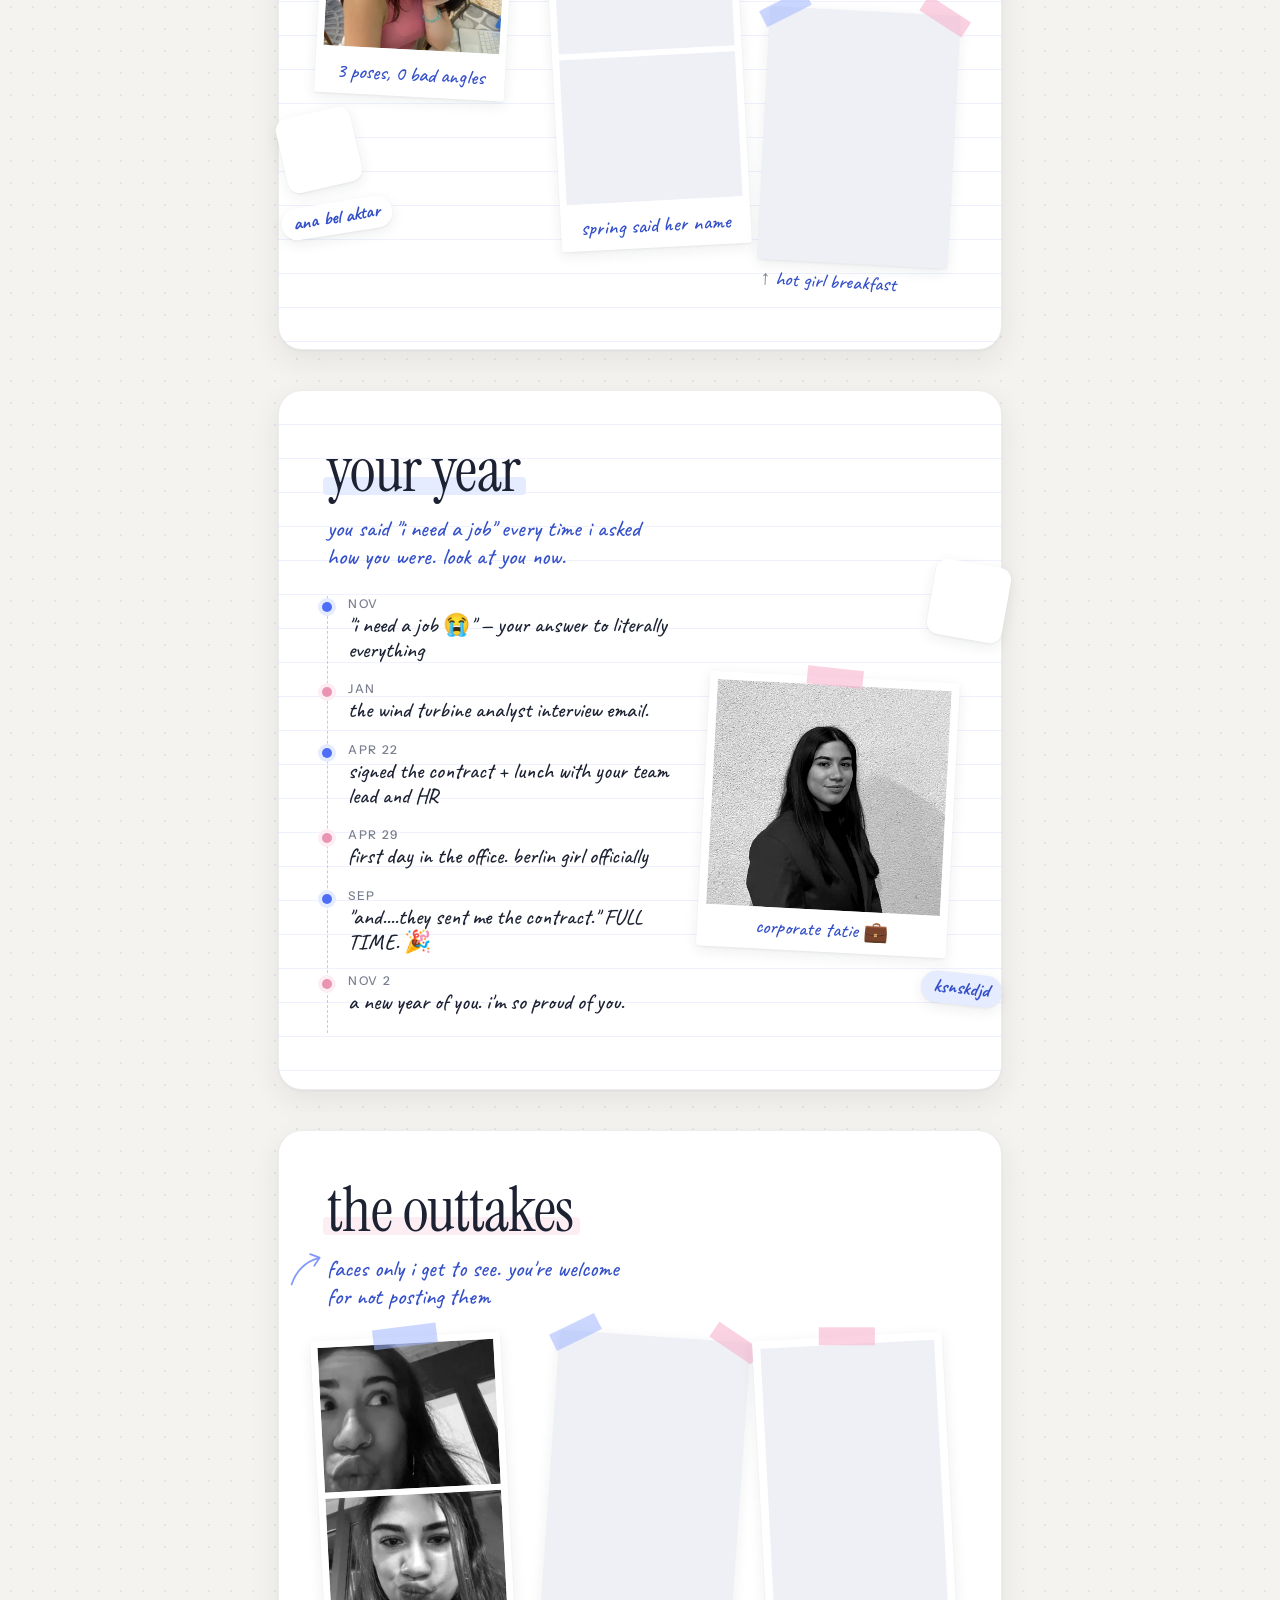
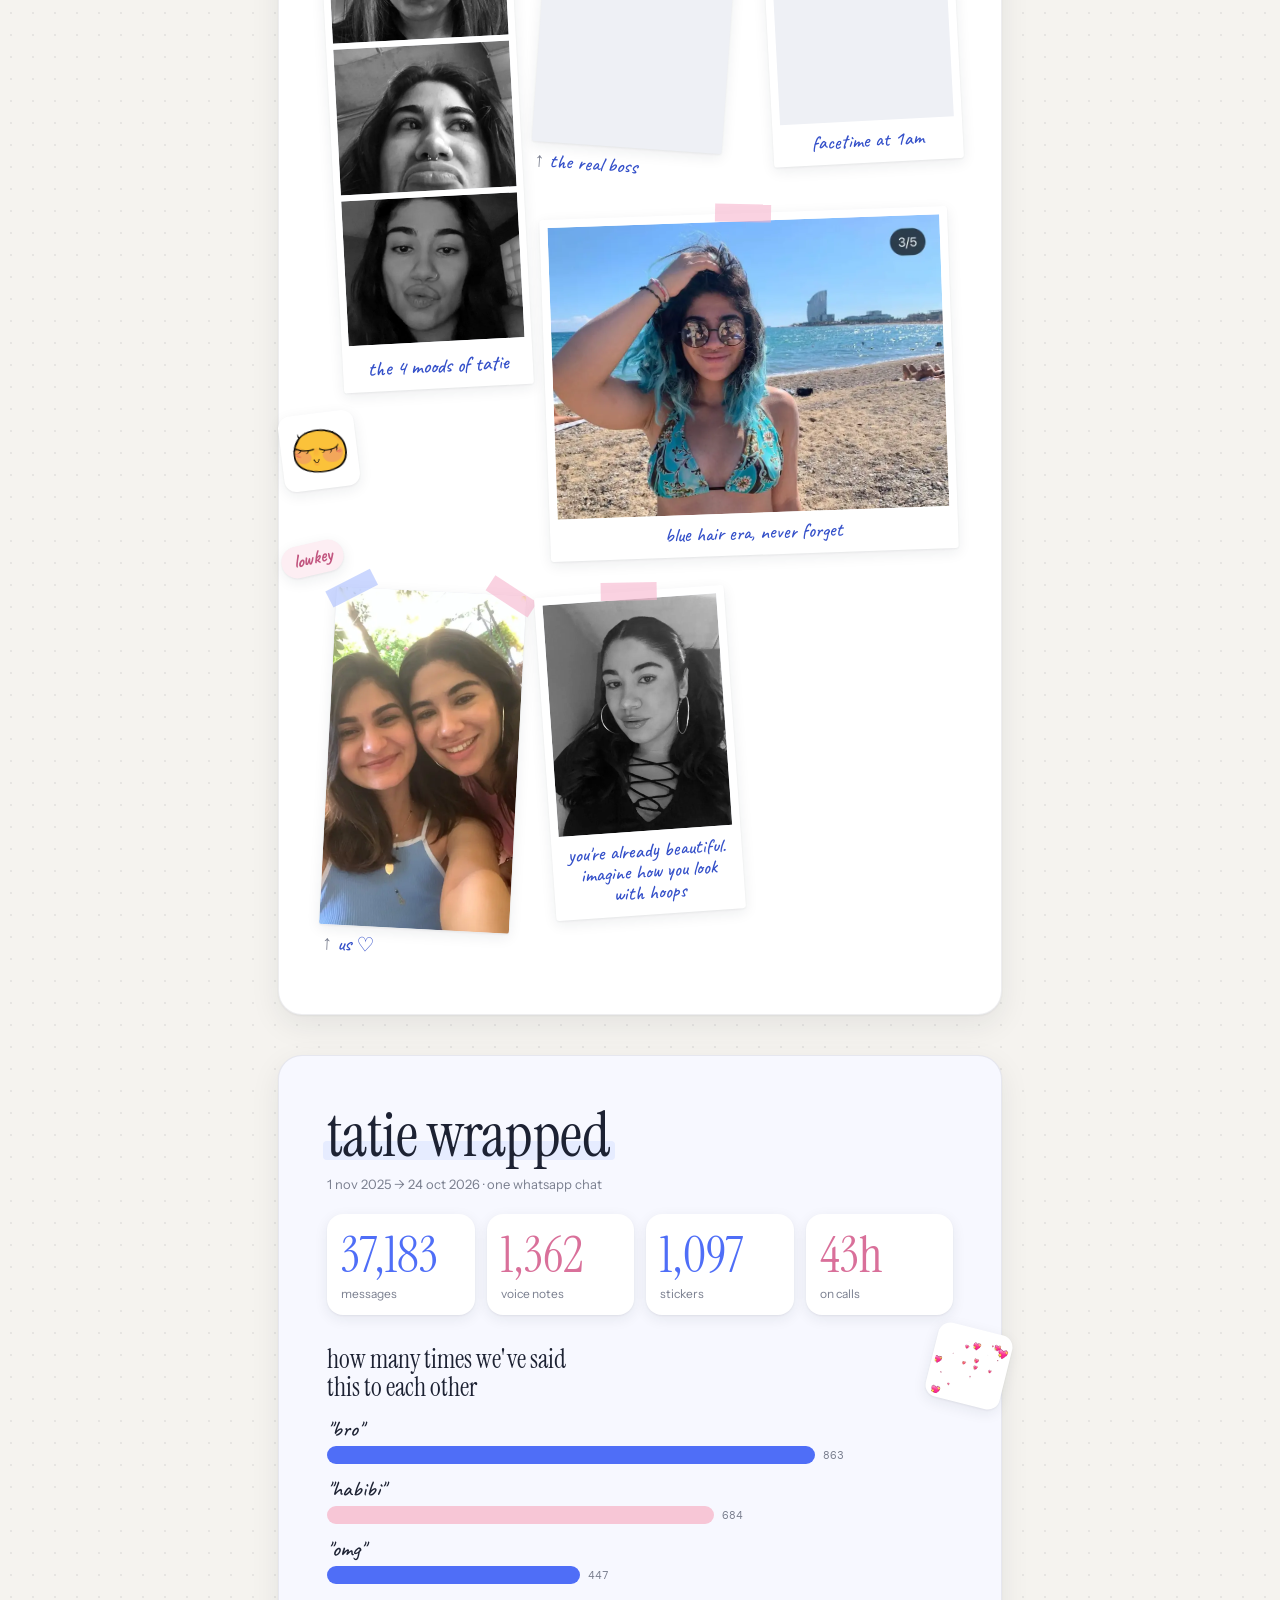
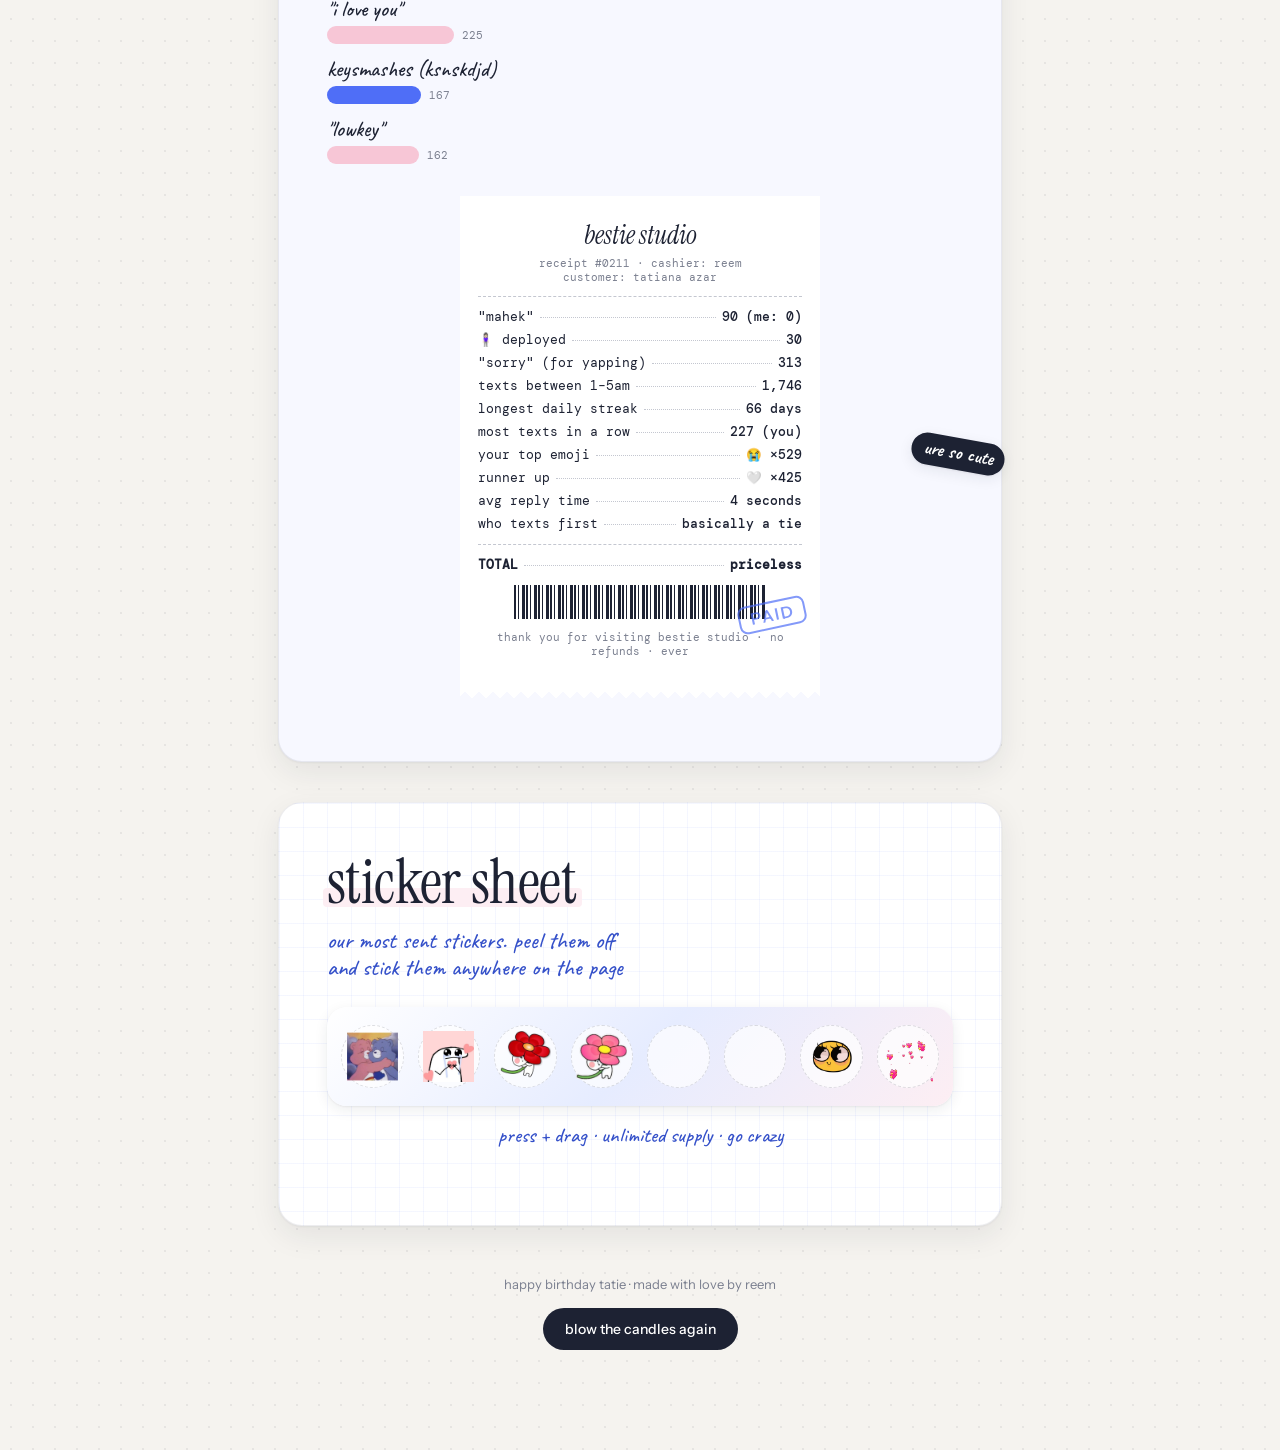
==== commit 4d89f661: "Tatie page: rename memories title Co-Authored-By: Claude Opus 5.5 <noreply@anthropic.com>" ====
--- a/tatie/index.html
+++ b/tatie/index.html
@@ -11,7 +11,7 @@
   <link rel="preconnect" href="https://fonts.googleapis.com">
   <link rel="preconnect" href="https://fonts.gstatic.com" crossorigin>
   <link href="https://fonts.googleapis.com/css2?family=Instrument+Serif:ital@0;1&family=Instrument+Sans:wght@400;500;600&family=Caveat:wght@500;700&family=DM+Mono:wght@400;500&display=swap" rel="stylesheet">
-  <link rel="stylesheet" href="styles.css?v=13">
+  <link rel="stylesheet" href="styles.css?v=14">
 </head>
 <body class="locked">
 
@@ -84,7 +84,7 @@
   <!-- ============ SCRAPBOOK ============ -->
   <main id="book" aria-label="Scrapbook"></main>
 
-  <script src="content.js?v=13"></script>
-  <script src="app.js?v=13"></script>
+  <script src="content.js?v=14"></script>
+  <script src="app.js?v=14"></script>
 </body>
 </html>
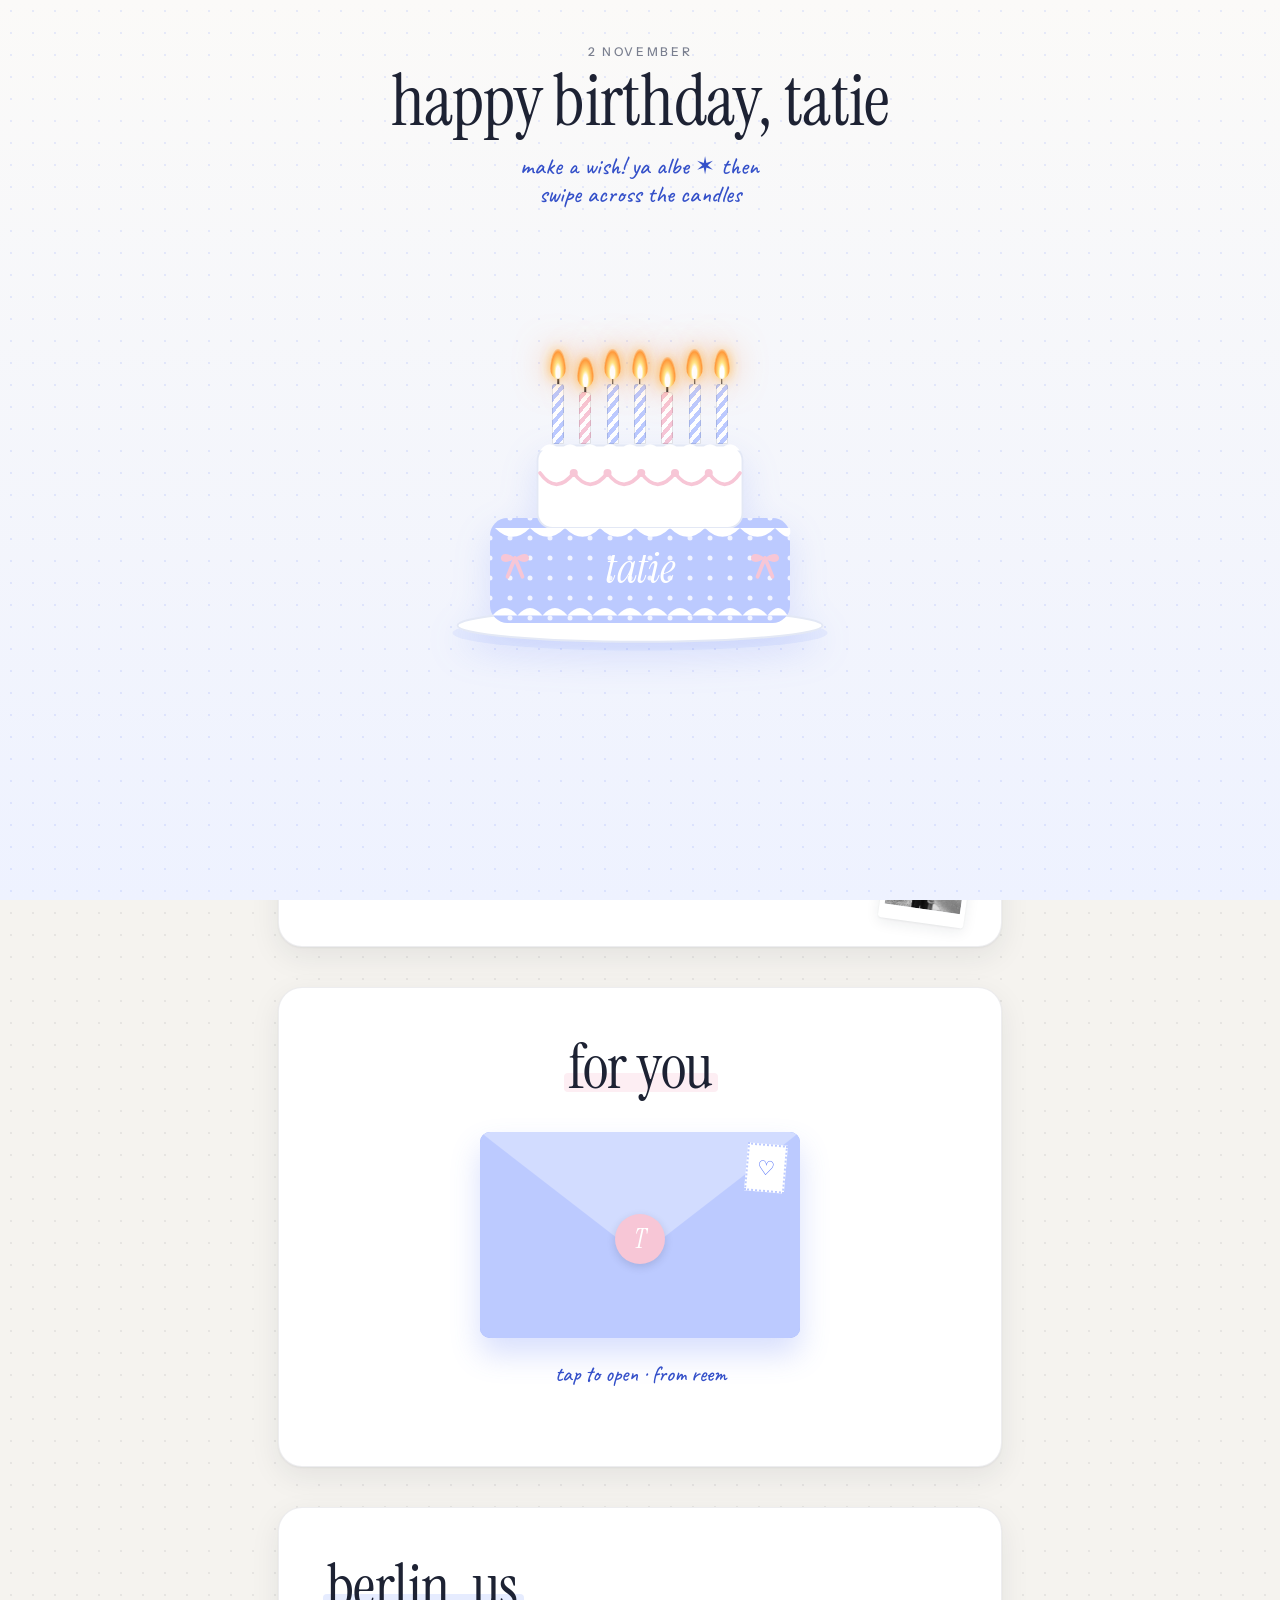
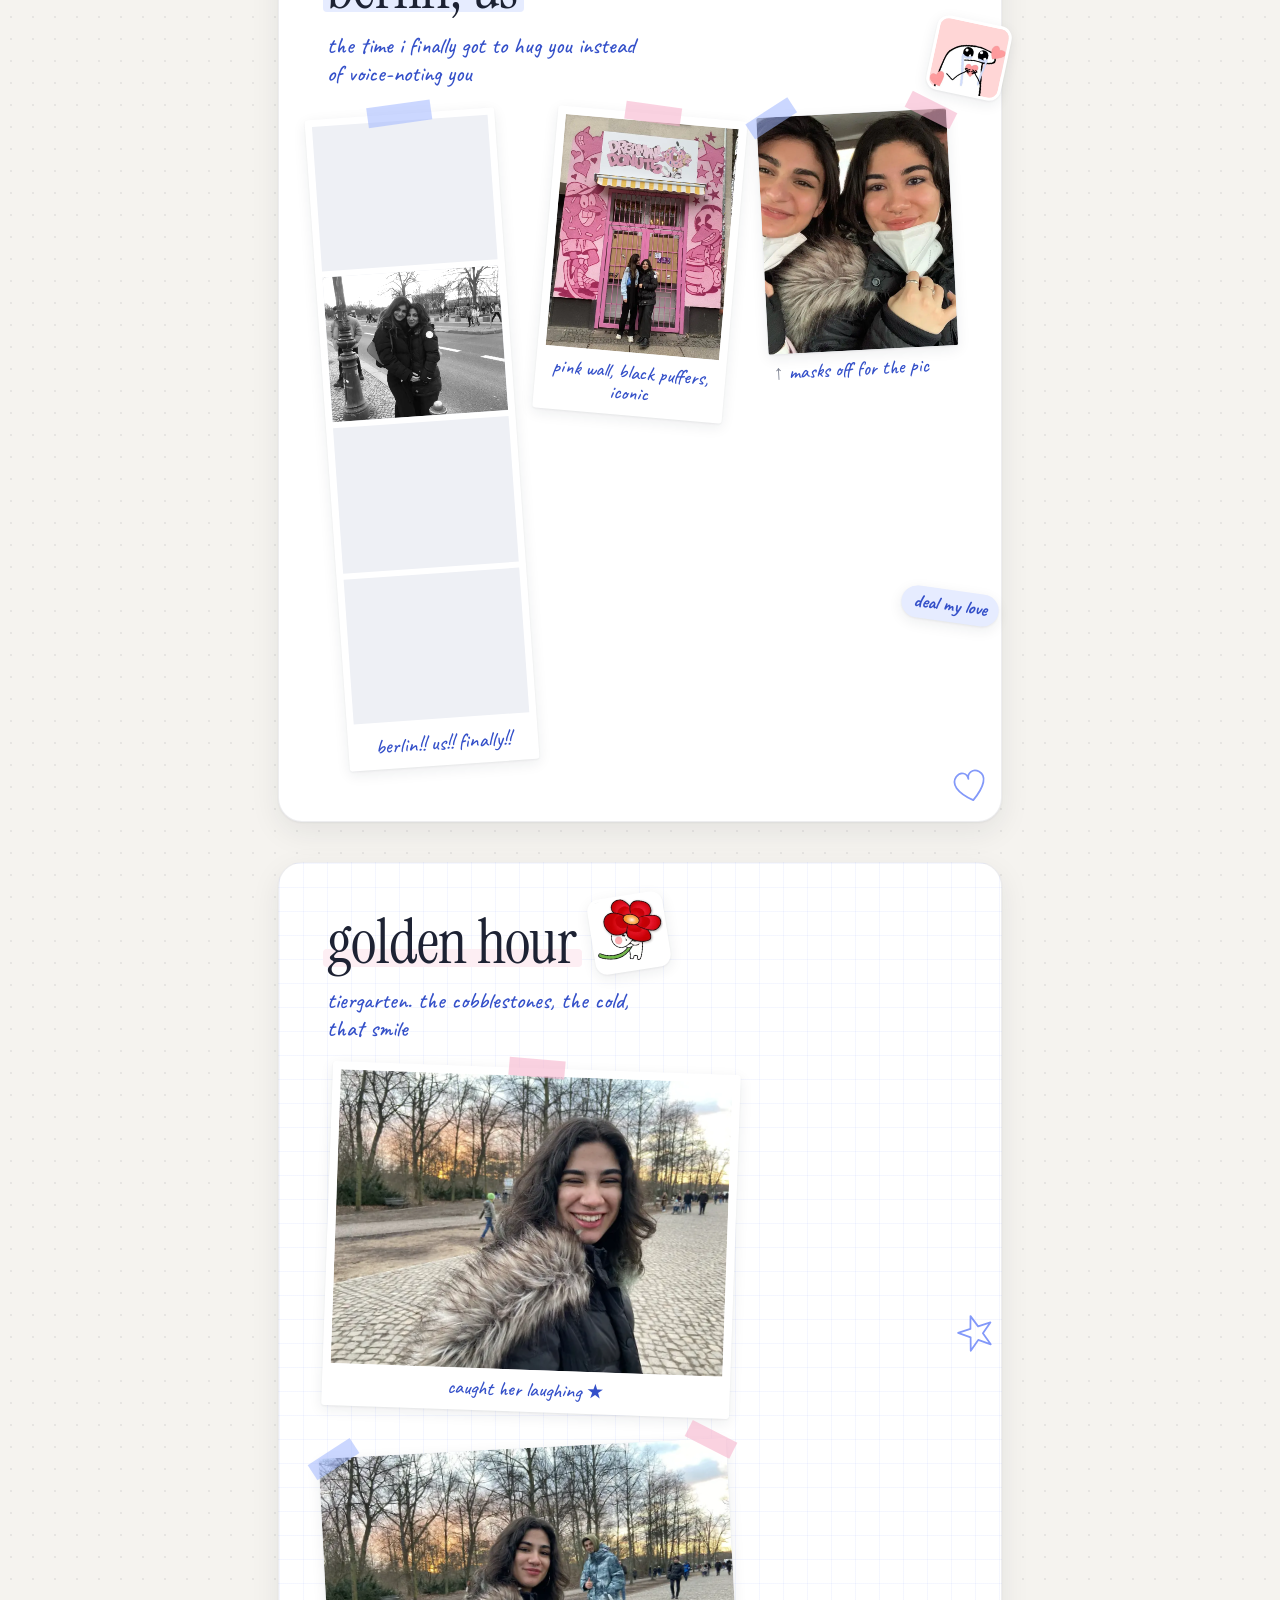
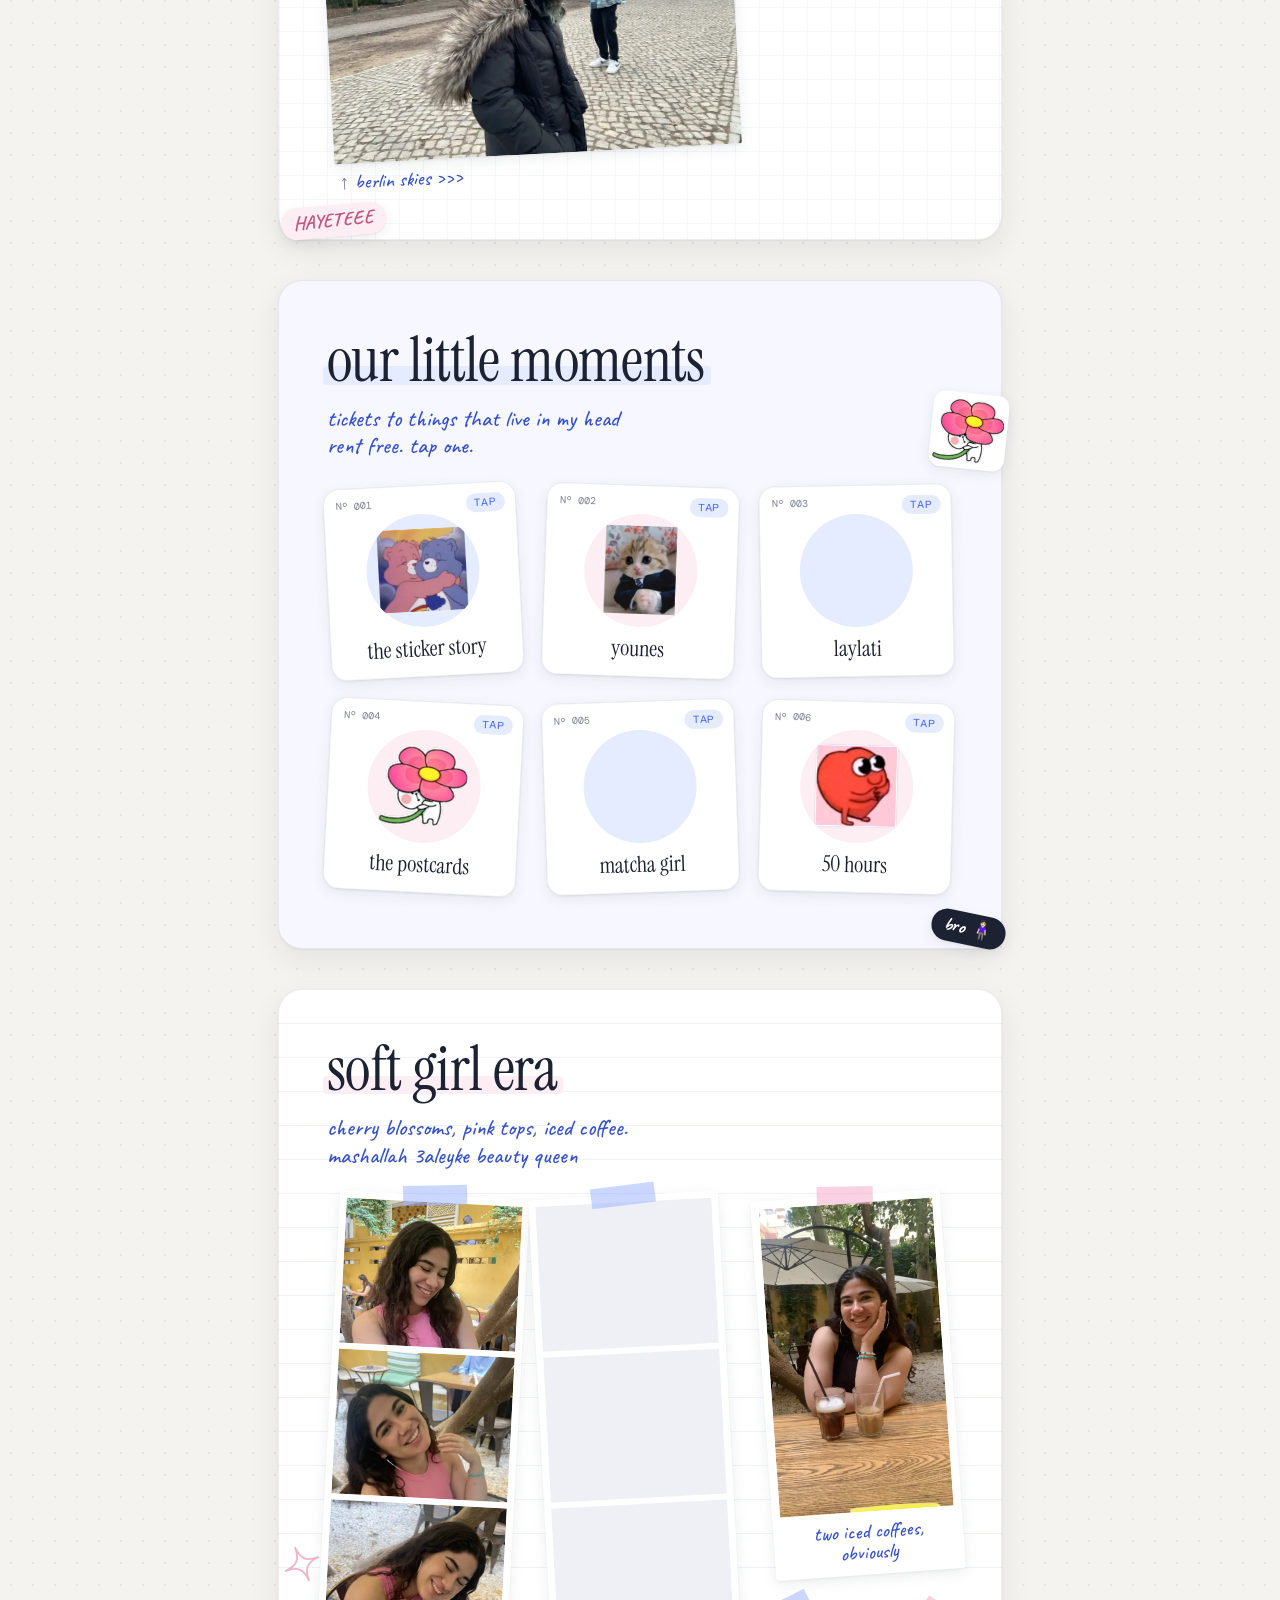
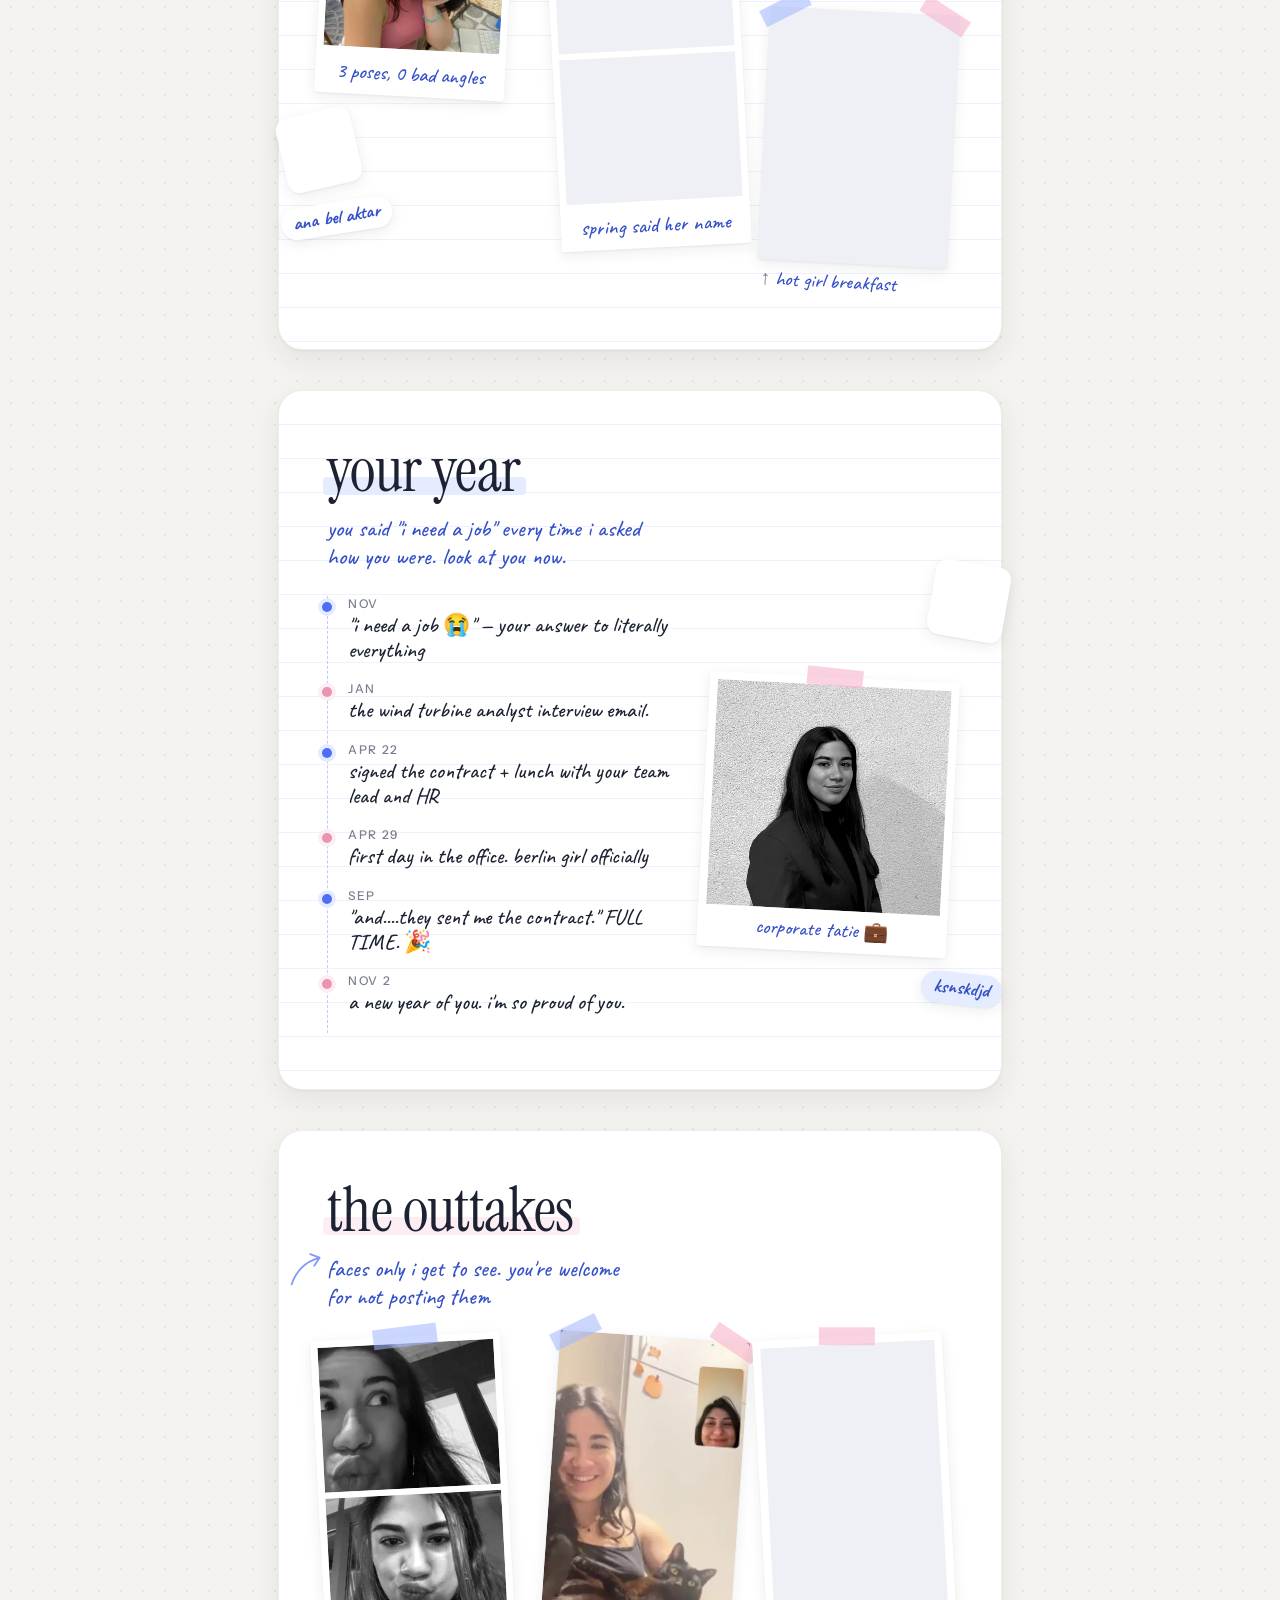
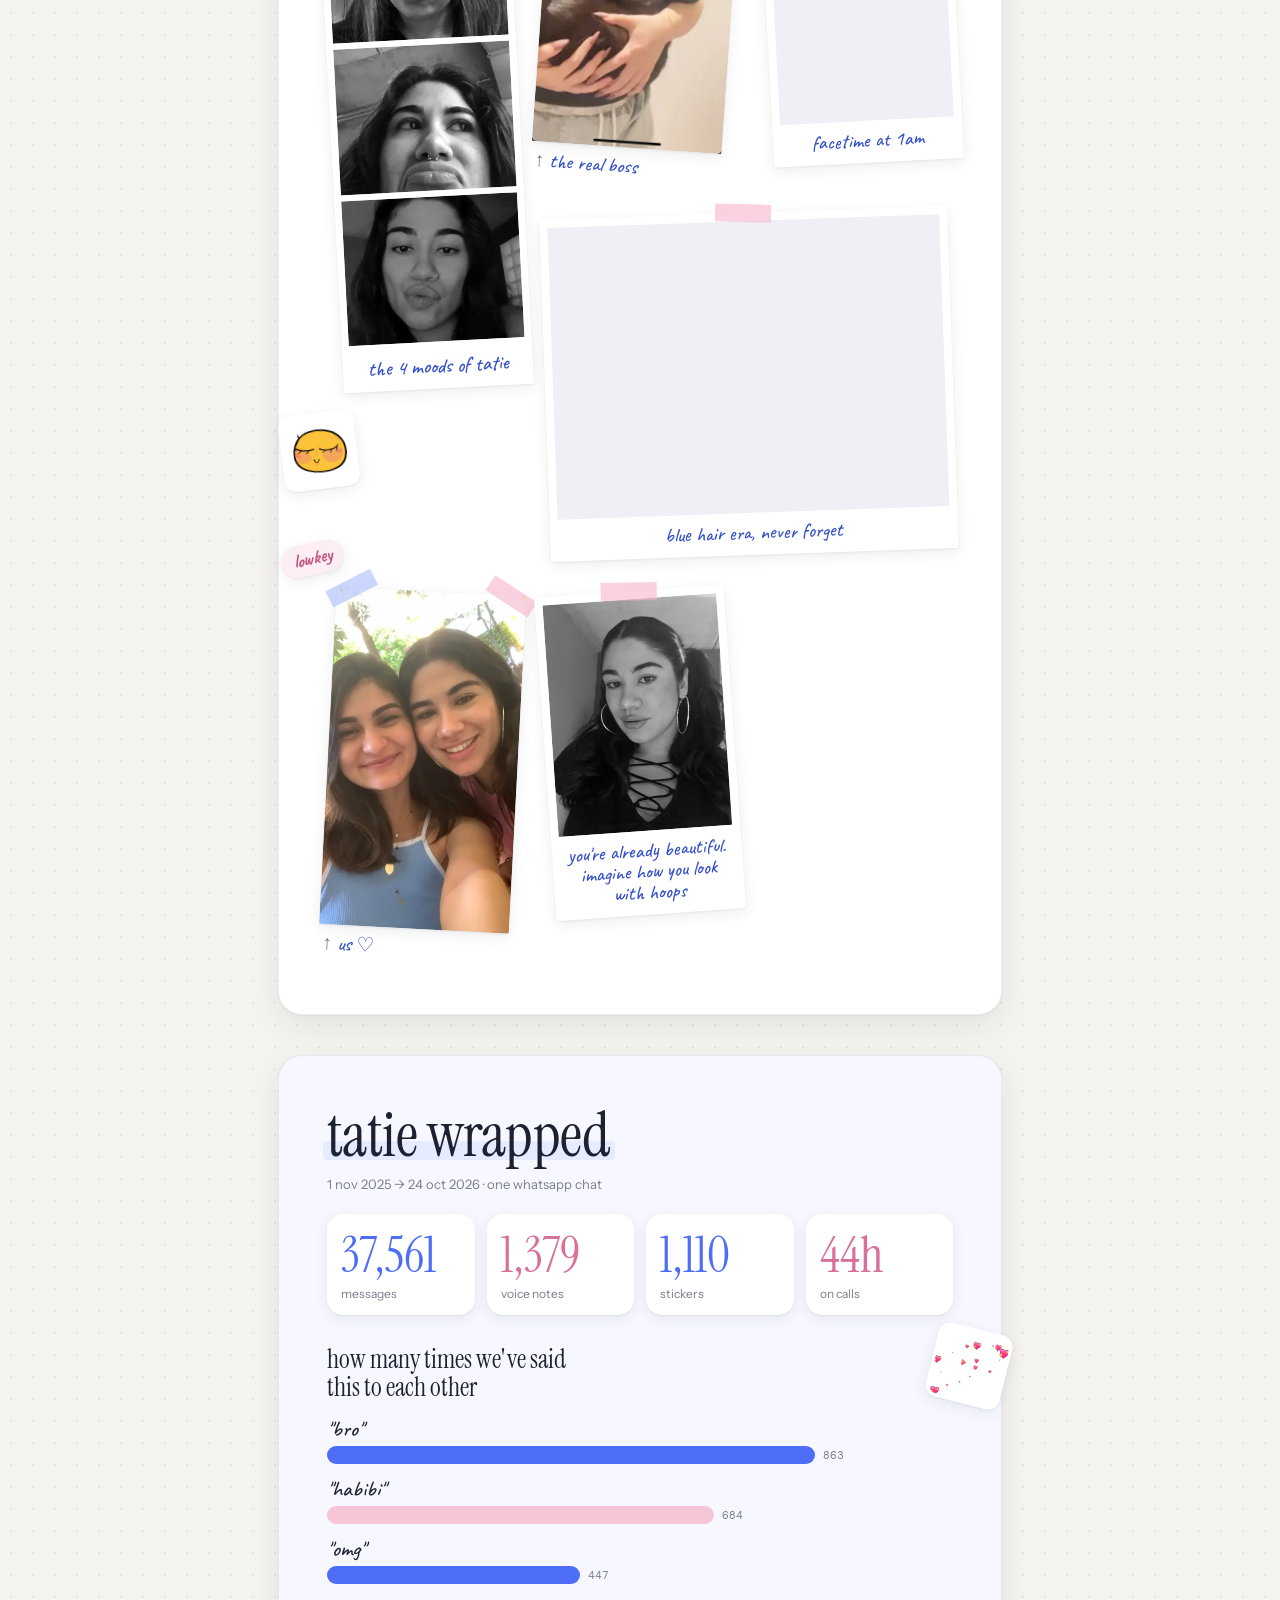
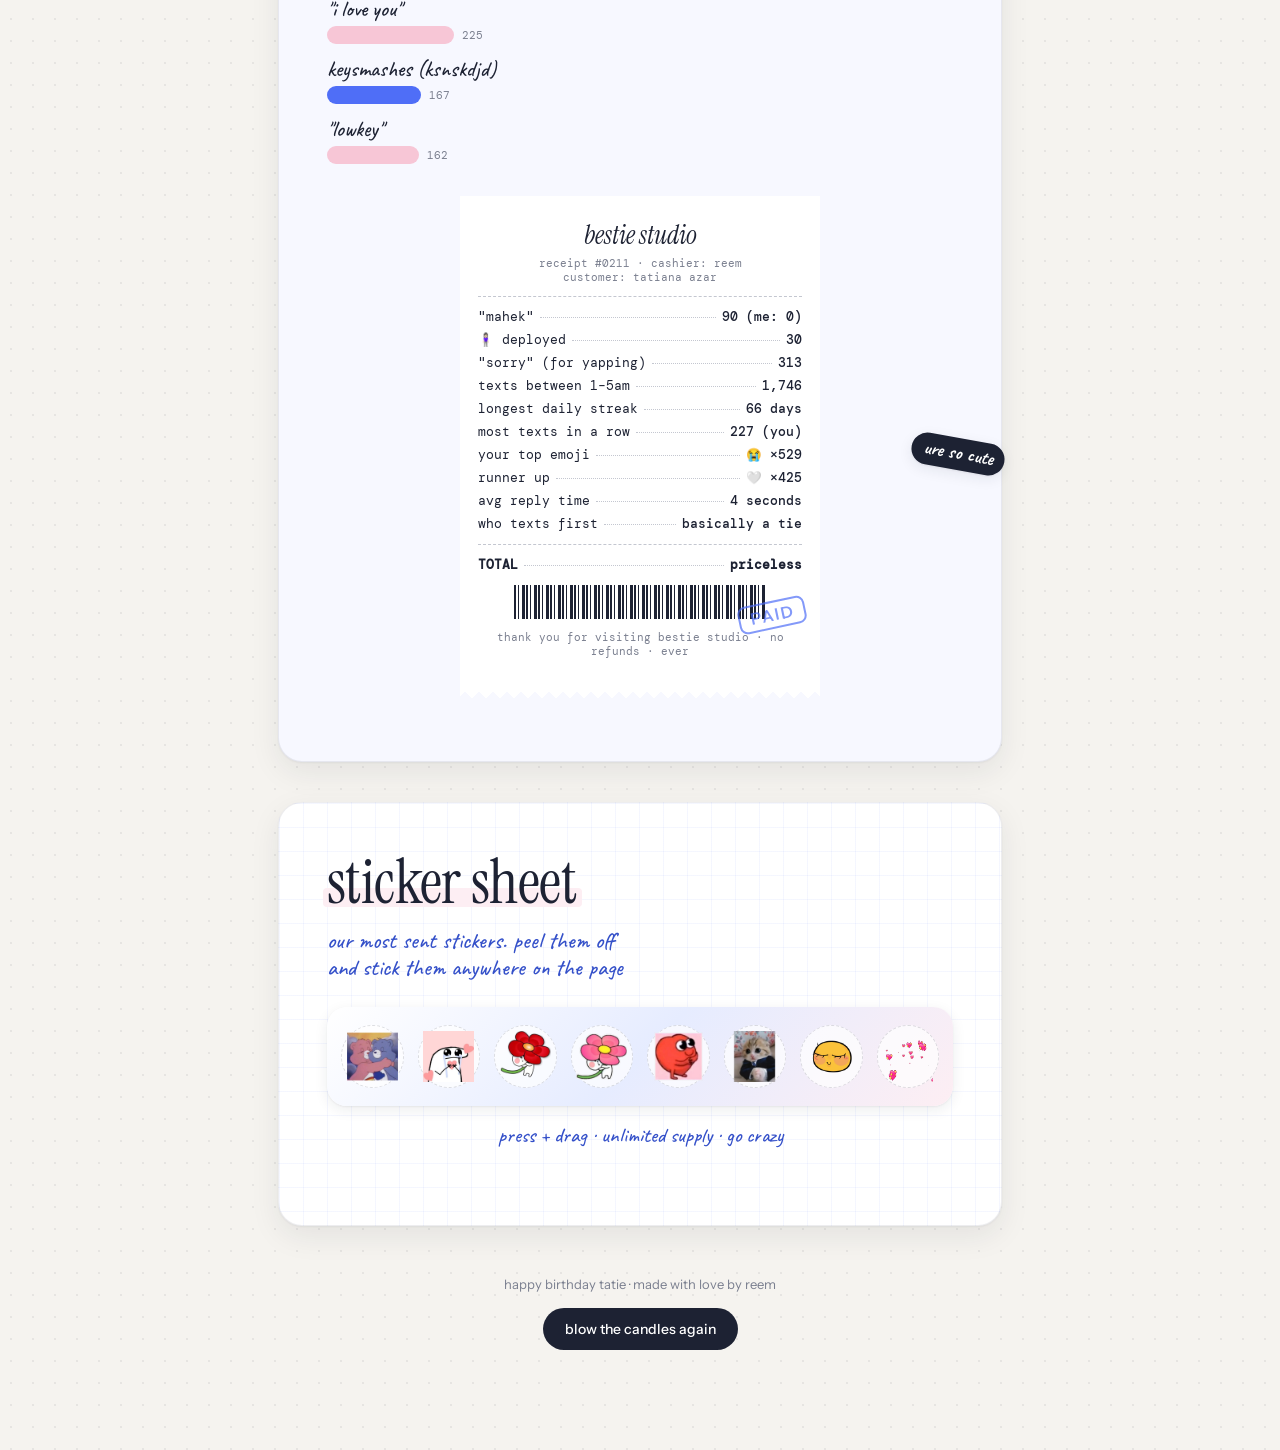
==== commit 5dc59a40: "Tatie page: trim matcha memory Co-Authored-By: Claude Opus 5.5 <noreply@anthropic.com>" ====
--- a/tatie/index.html
+++ b/tatie/index.html
@@ -11,7 +11,7 @@
   <link rel="preconnect" href="https://fonts.googleapis.com">
   <link rel="preconnect" href="https://fonts.gstatic.com" crossorigin>
   <link href="https://fonts.googleapis.com/css2?family=Instrument+Serif:ital@0;1&family=Instrument+Sans:wght@400;500;600&family=Caveat:wght@500;700&family=DM+Mono:wght@400;500&display=swap" rel="stylesheet">
-  <link rel="stylesheet" href="styles.css?v=14">
+  <link rel="stylesheet" href="styles.css?v=15">
 </head>
 <body class="locked">
 
@@ -84,7 +84,7 @@
   <!-- ============ SCRAPBOOK ============ -->
   <main id="book" aria-label="Scrapbook"></main>
 
-  <script src="content.js?v=14"></script>
-  <script src="app.js?v=14"></script>
+  <script src="content.js?v=15"></script>
+  <script src="app.js?v=15"></script>
 </body>
 </html>
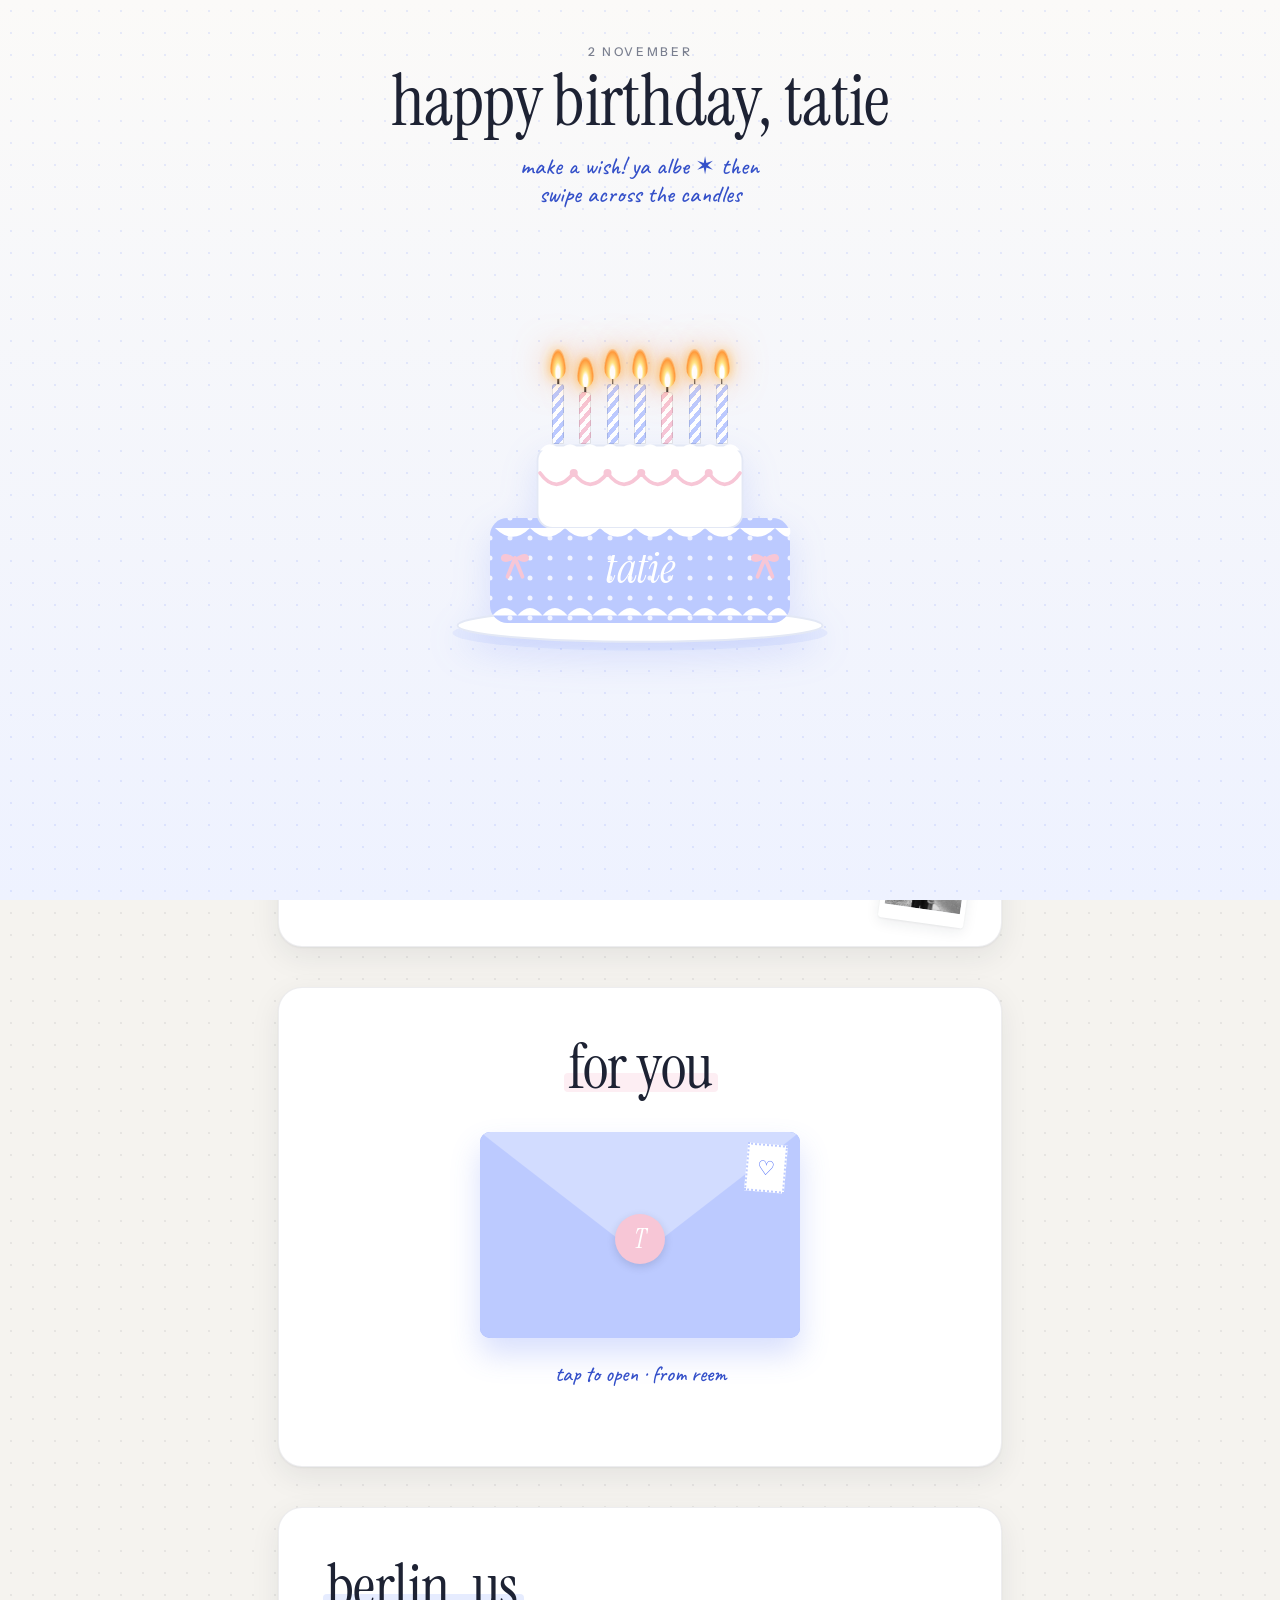
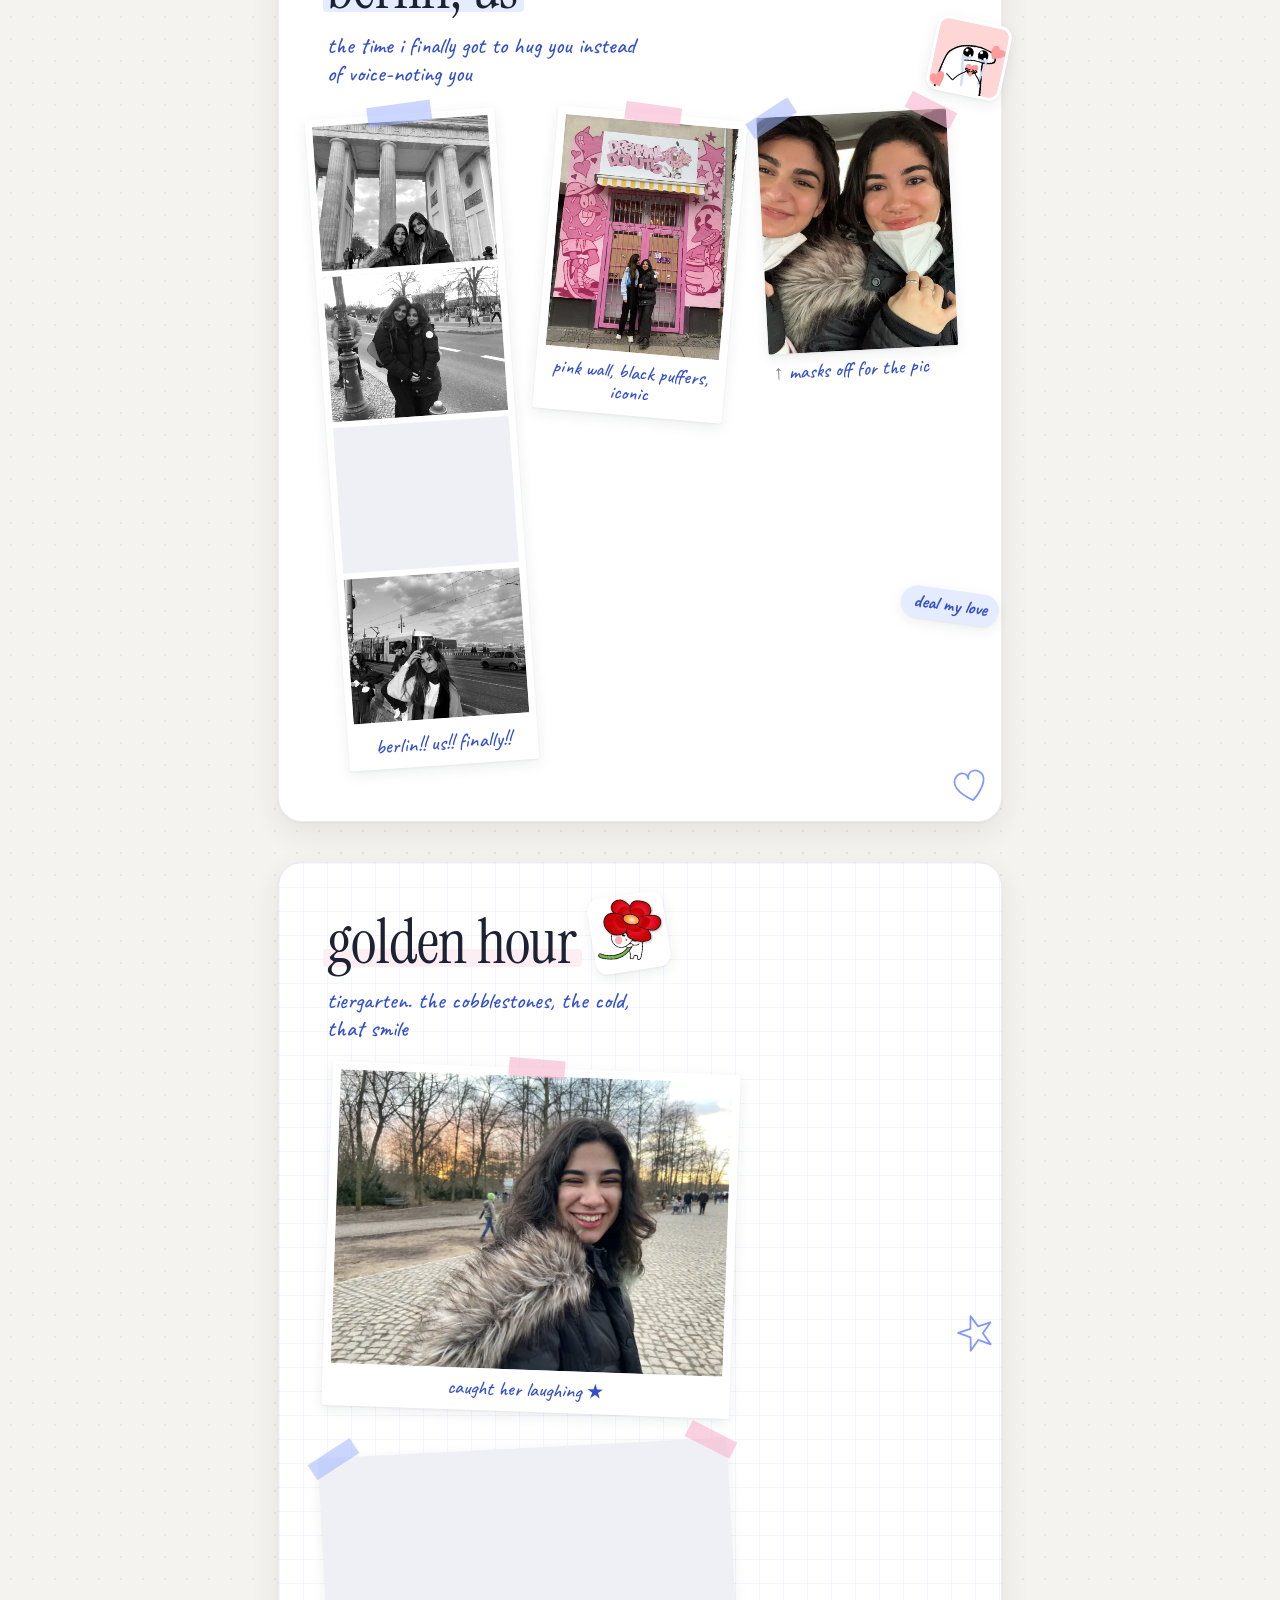
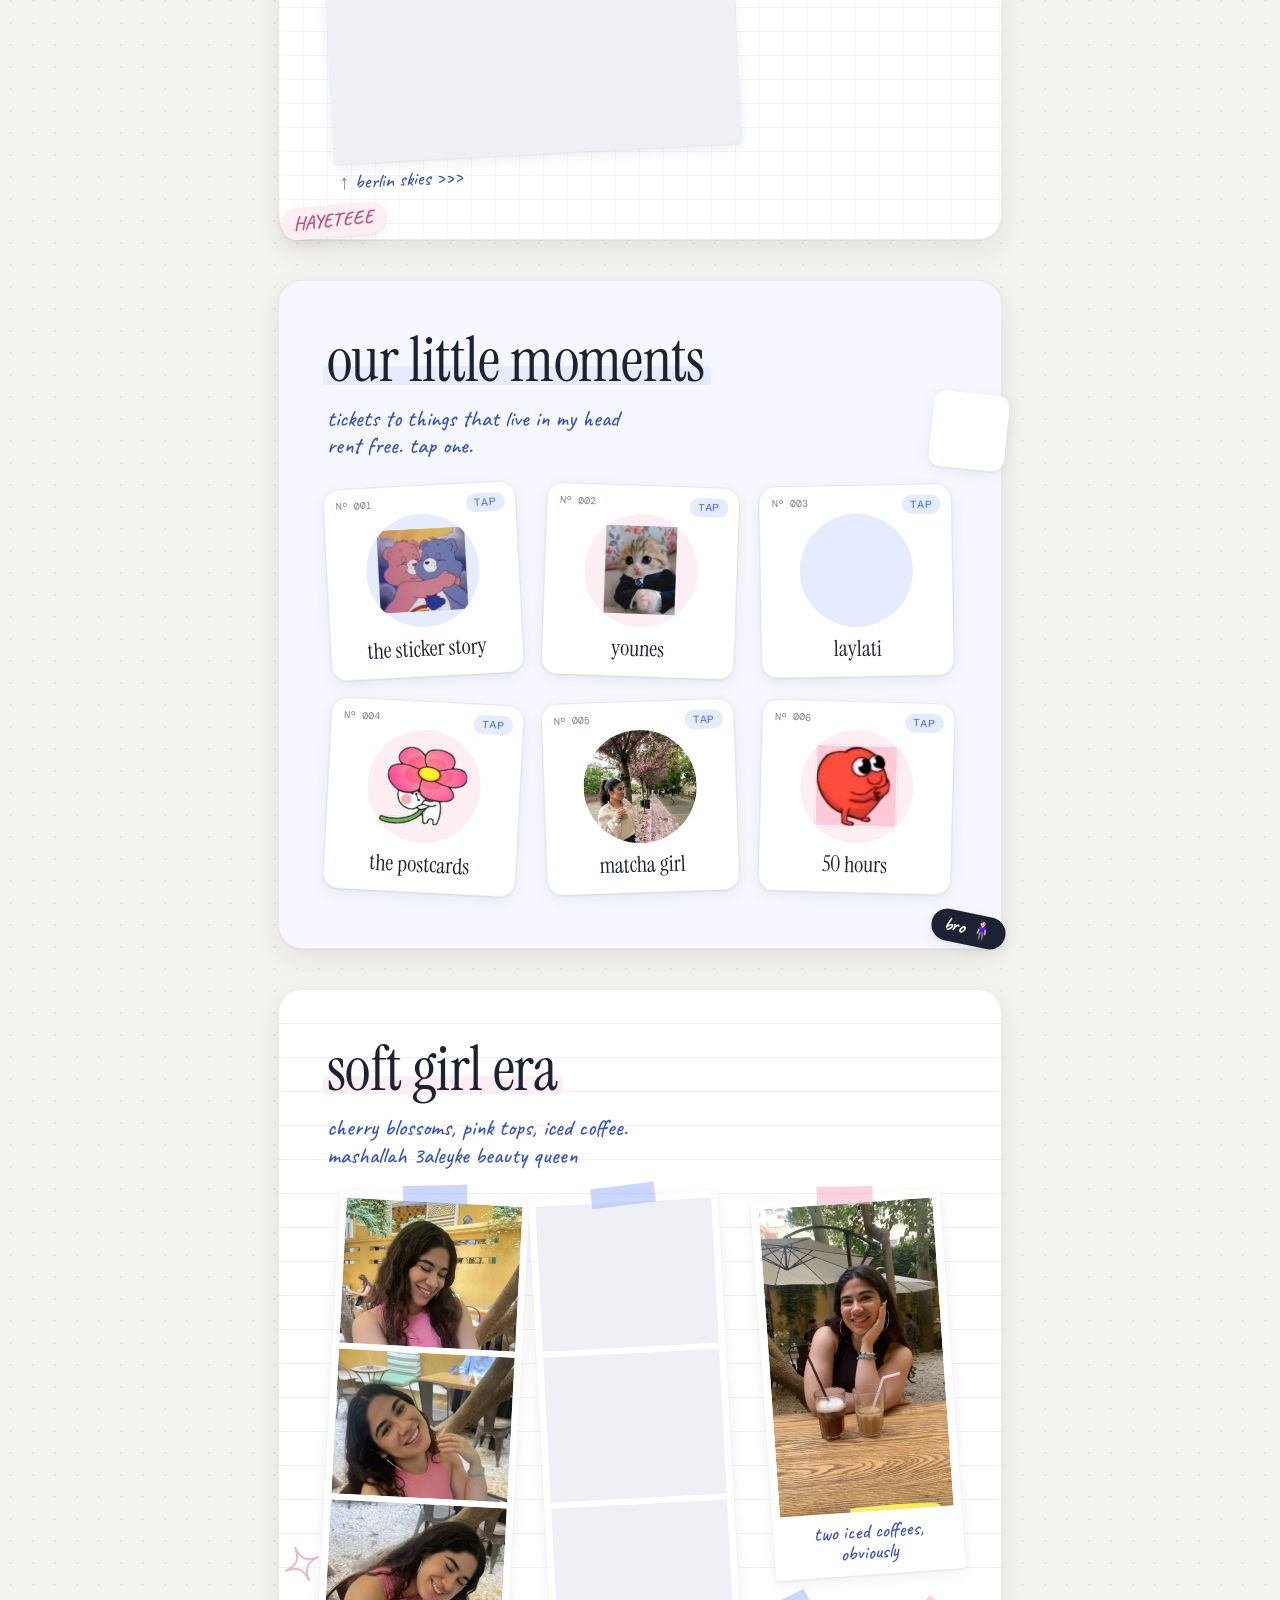
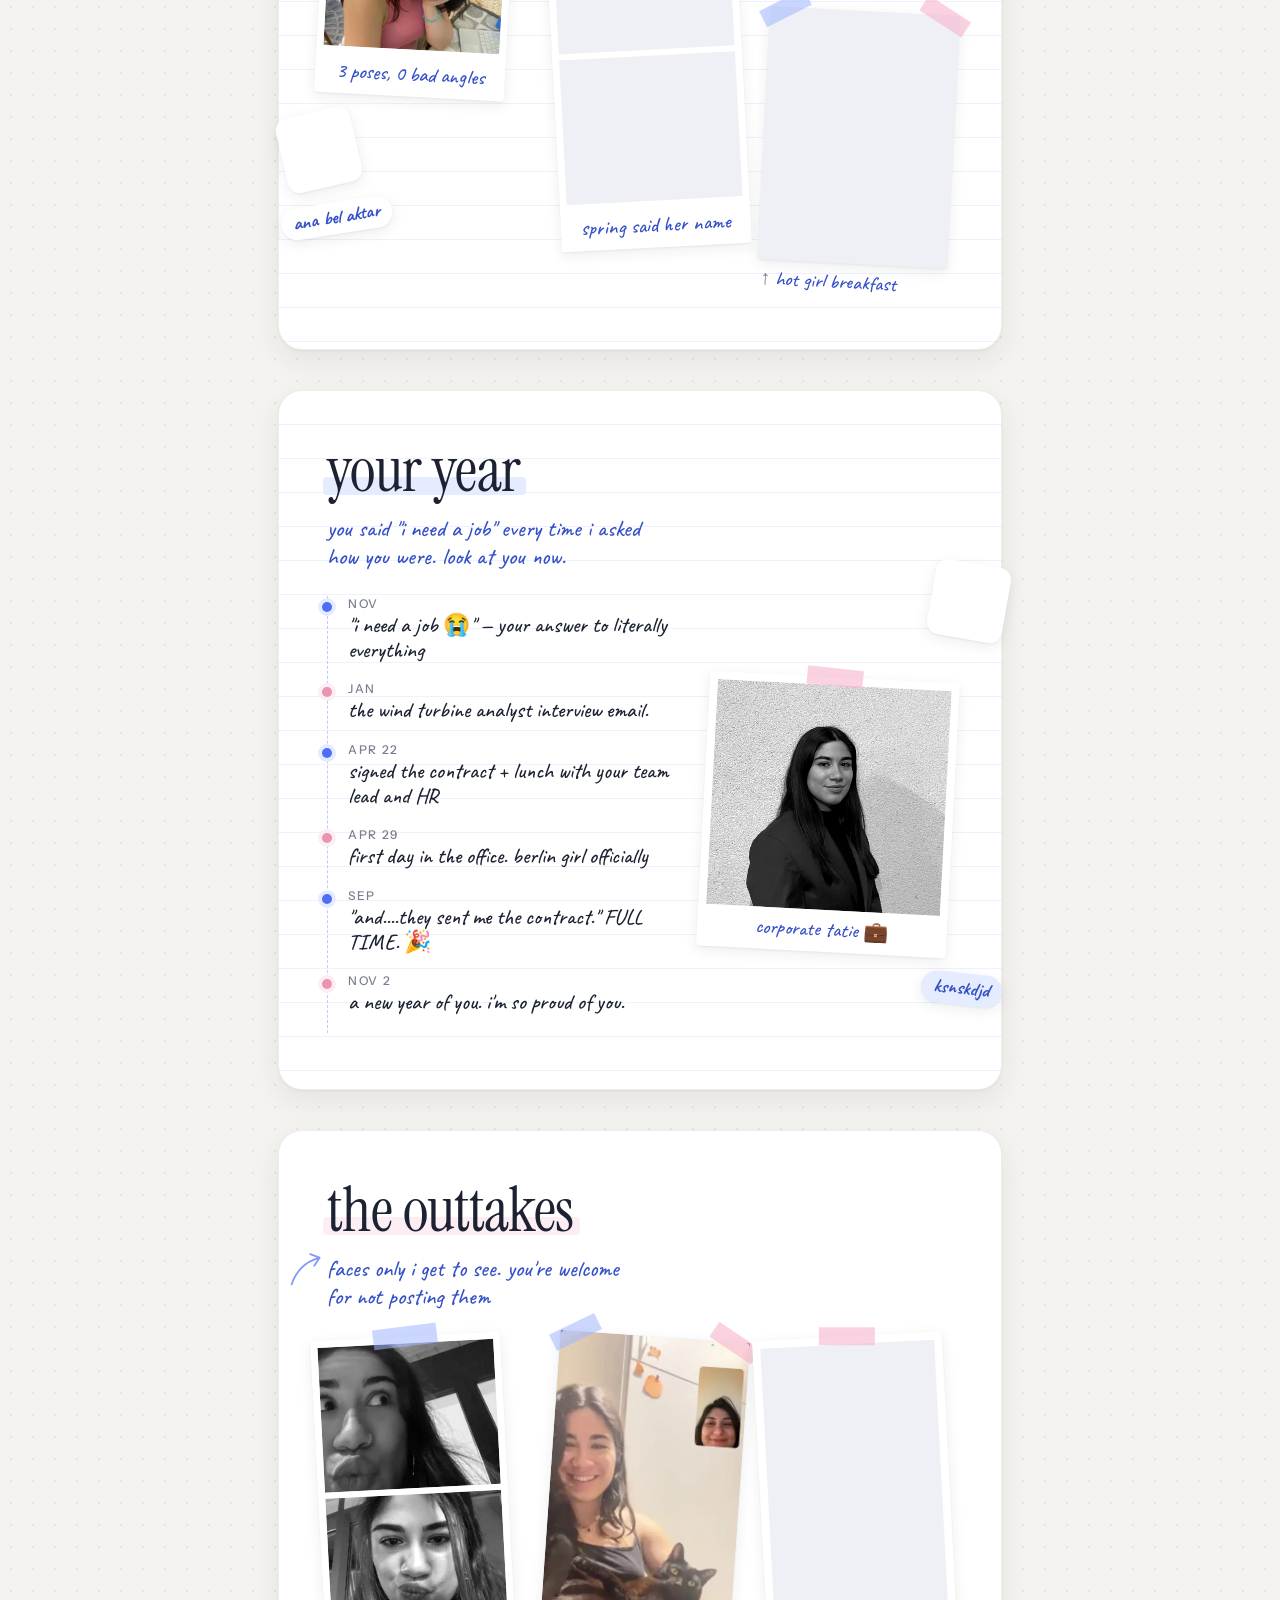
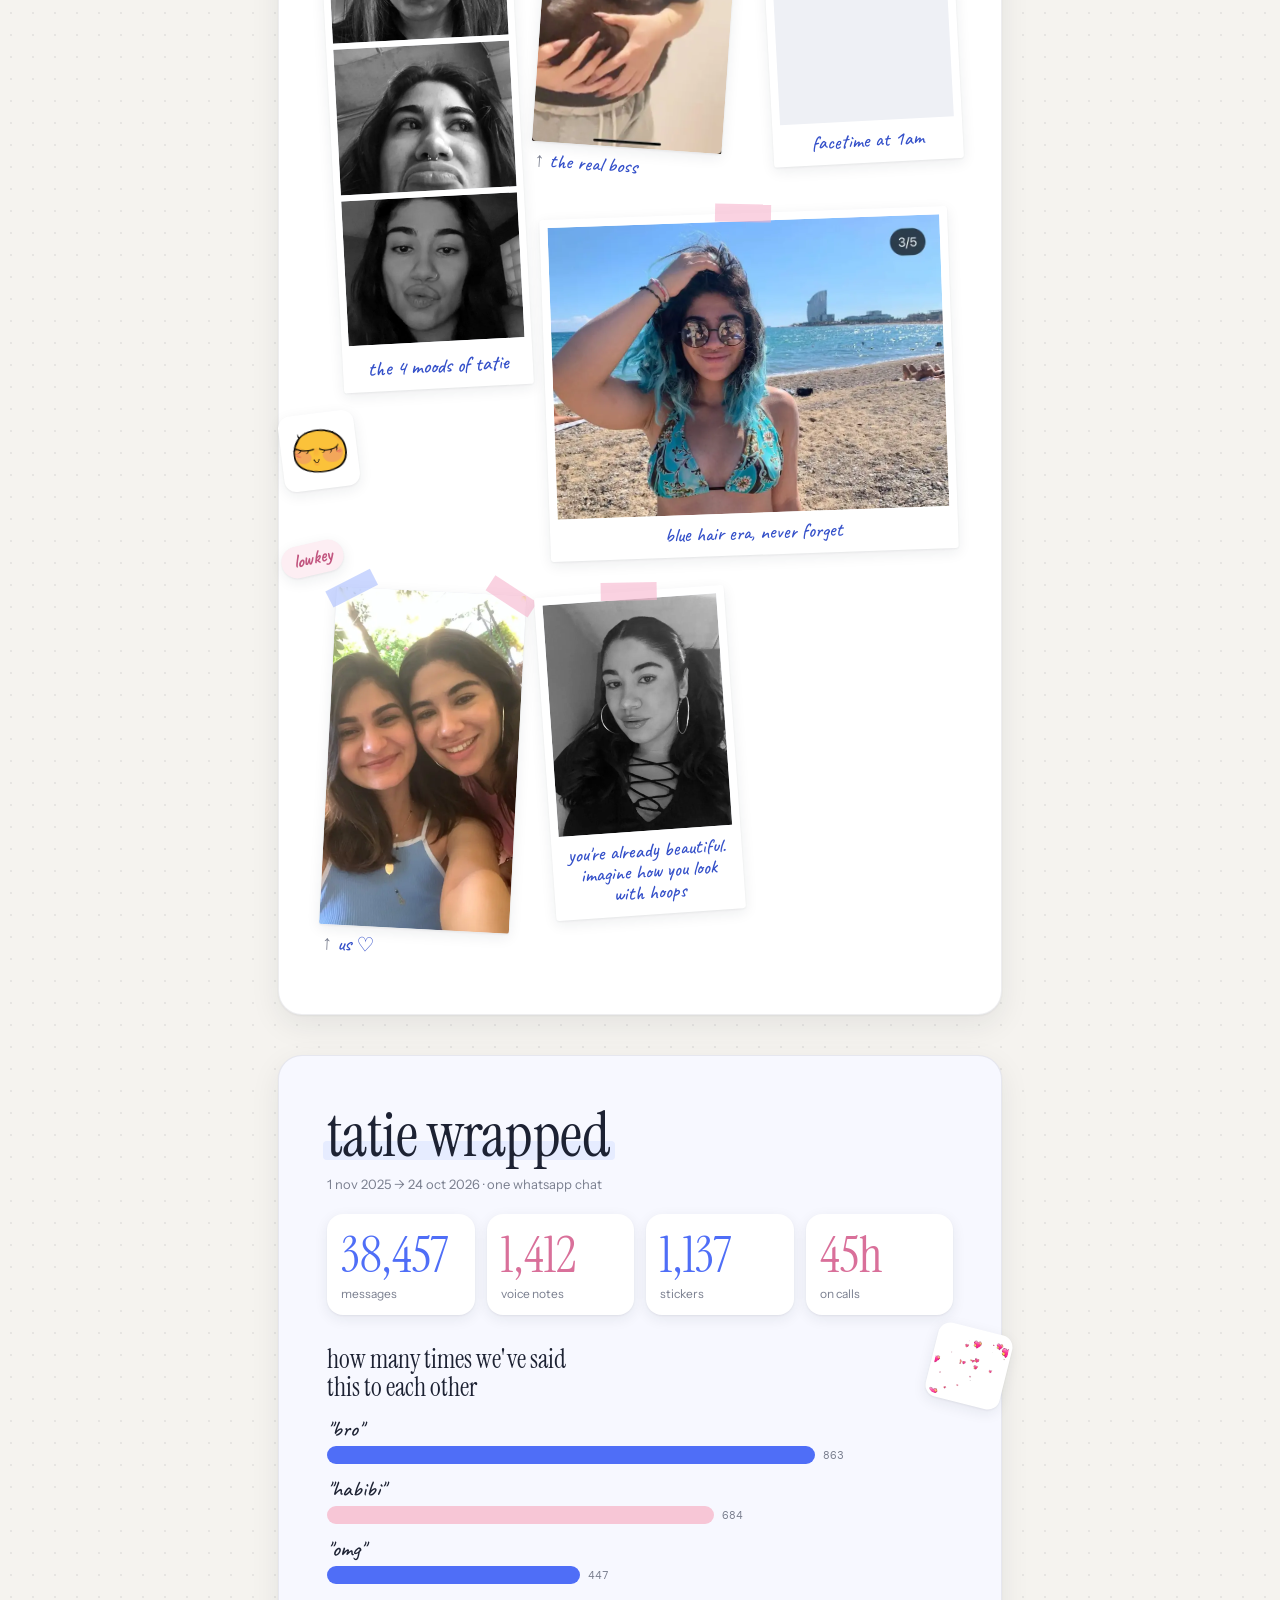
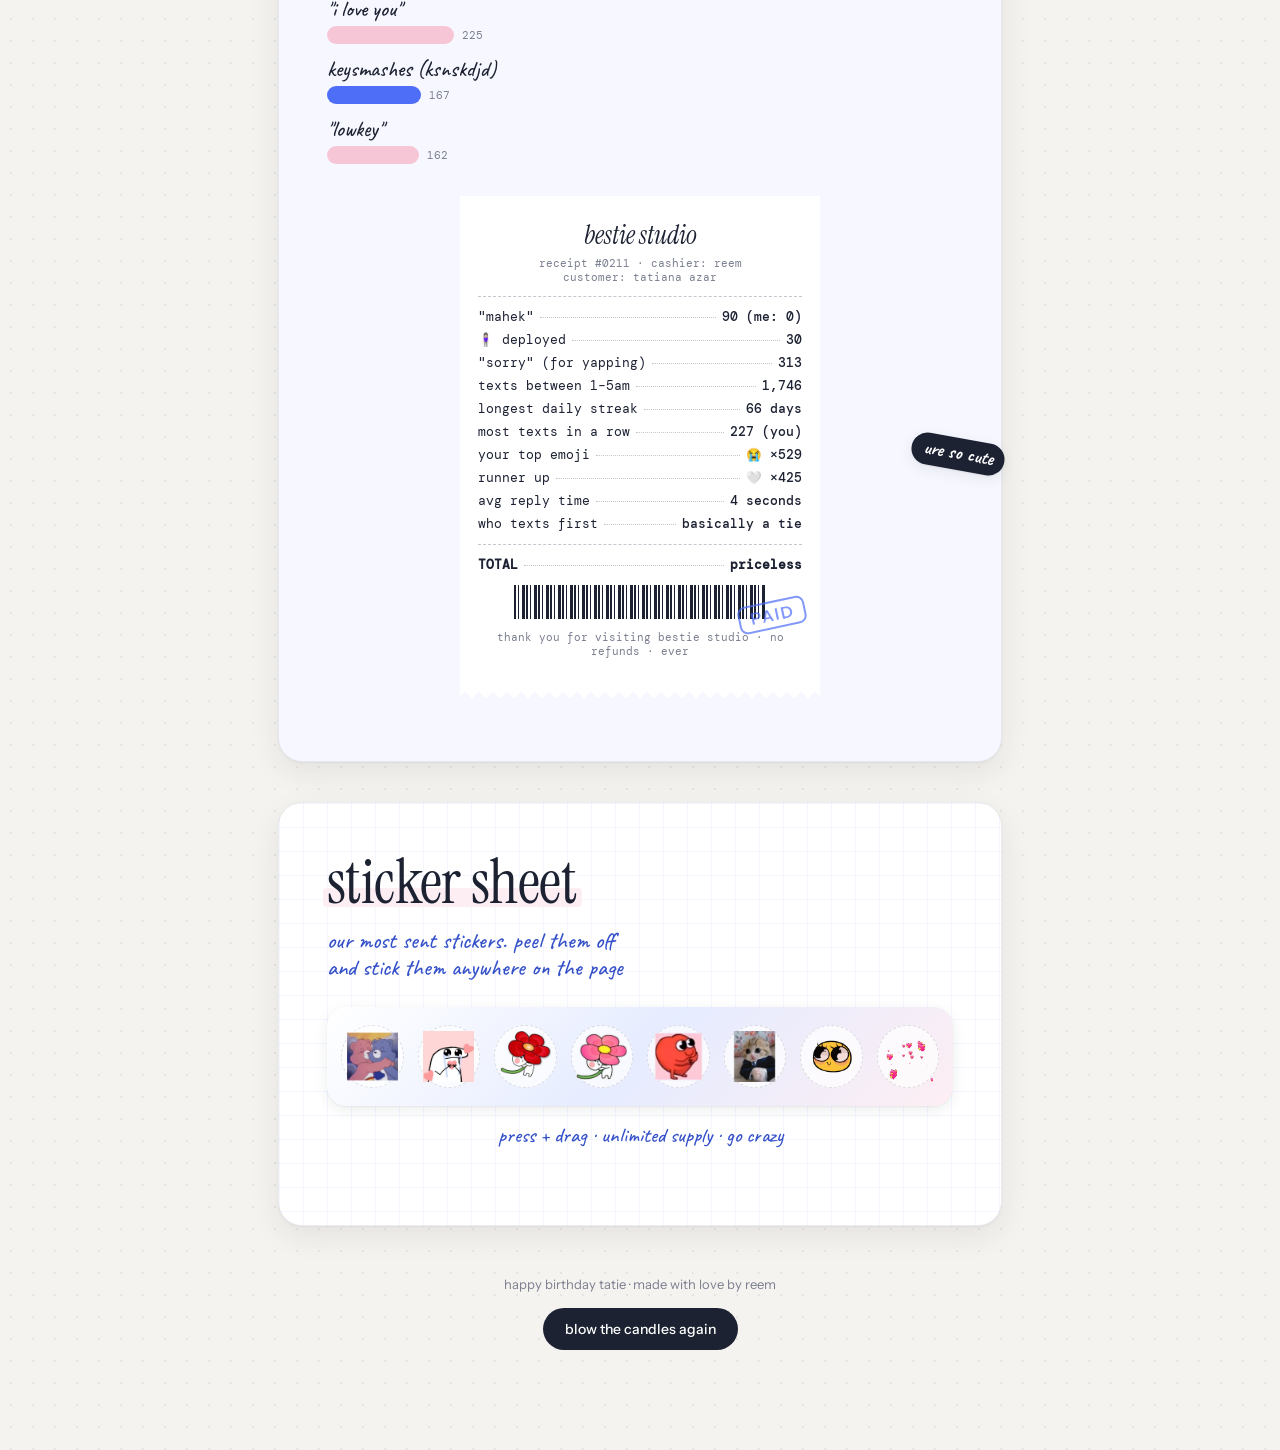
==== commit bb83bb5e: "Tatie page: hover blows out candles, arabeezy wish Co-Authored-By: Claude Opus 5.5 <noreply@anthropi" ====
--- a/tatie/index.html
+++ b/tatie/index.html
@@ -11,7 +11,7 @@
   <link rel="preconnect" href="https://fonts.googleapis.com">
   <link rel="preconnect" href="https://fonts.gstatic.com" crossorigin>
   <link href="https://fonts.googleapis.com/css2?family=Instrument+Serif:ital@0;1&family=Instrument+Sans:wght@400;500;600&family=Caveat:wght@500;700&family=DM+Mono:wght@400;500&display=swap" rel="stylesheet">
-  <link rel="stylesheet" href="styles.css?v=15">
+  <link rel="stylesheet" href="styles.css?v=16">
 </head>
 <body class="locked">
 
@@ -84,7 +84,7 @@
   <!-- ============ SCRAPBOOK ============ -->
   <main id="book" aria-label="Scrapbook"></main>
 
-  <script src="content.js?v=15"></script>
-  <script src="app.js?v=15"></script>
+  <script src="content.js?v=16"></script>
+  <script src="app.js?v=16"></script>
 </body>
 </html>
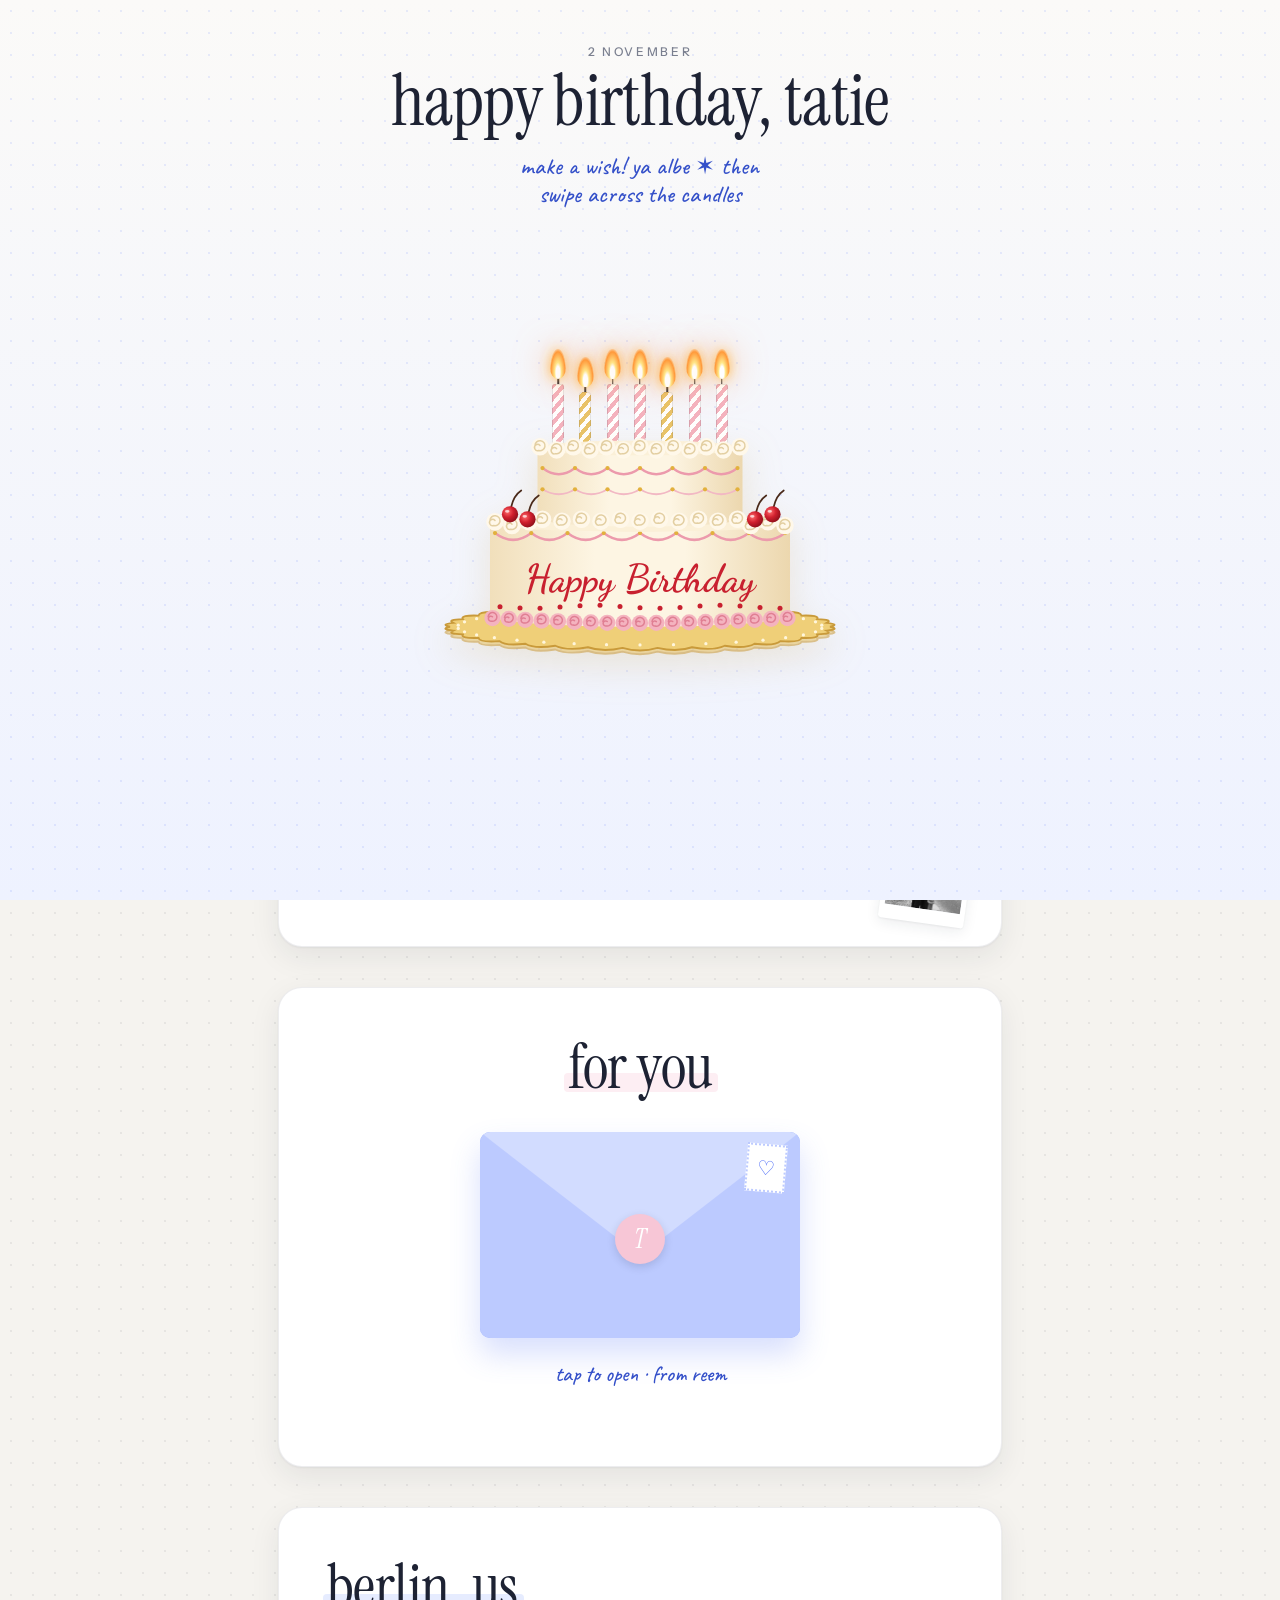
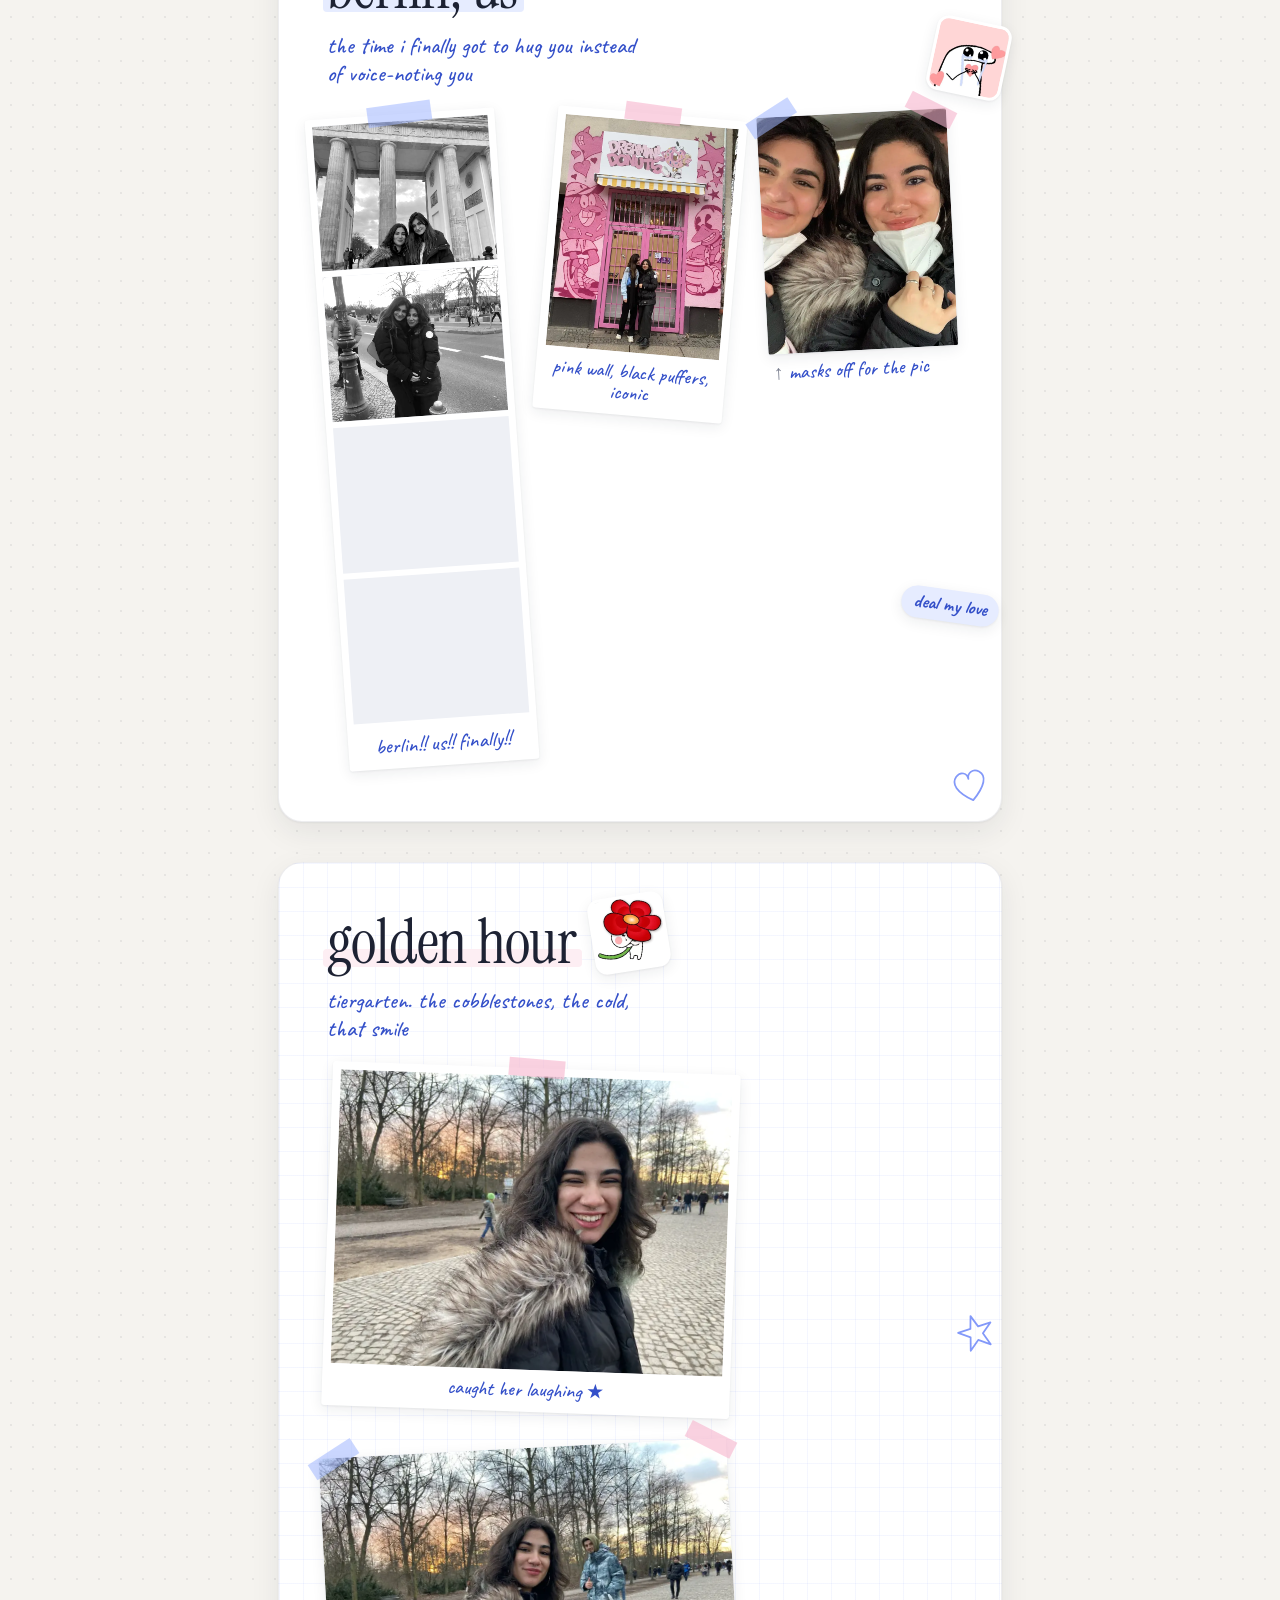
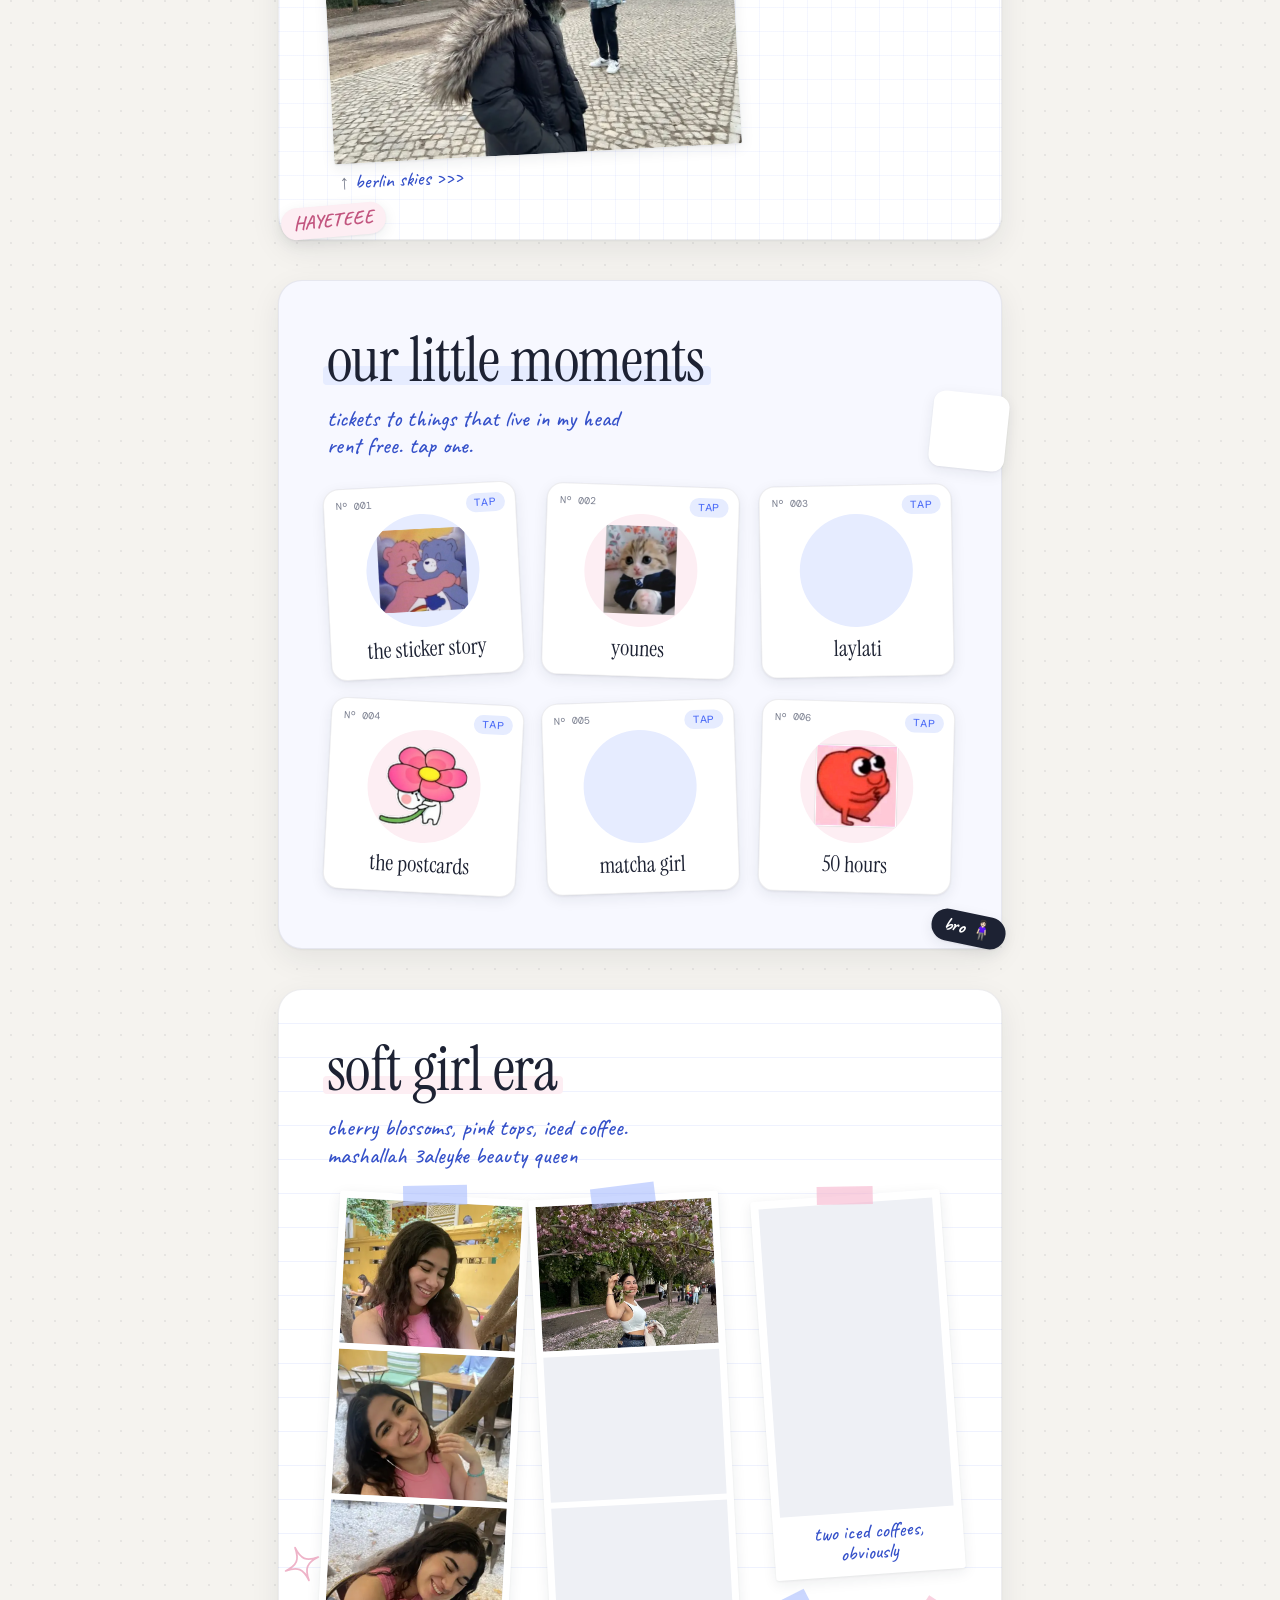
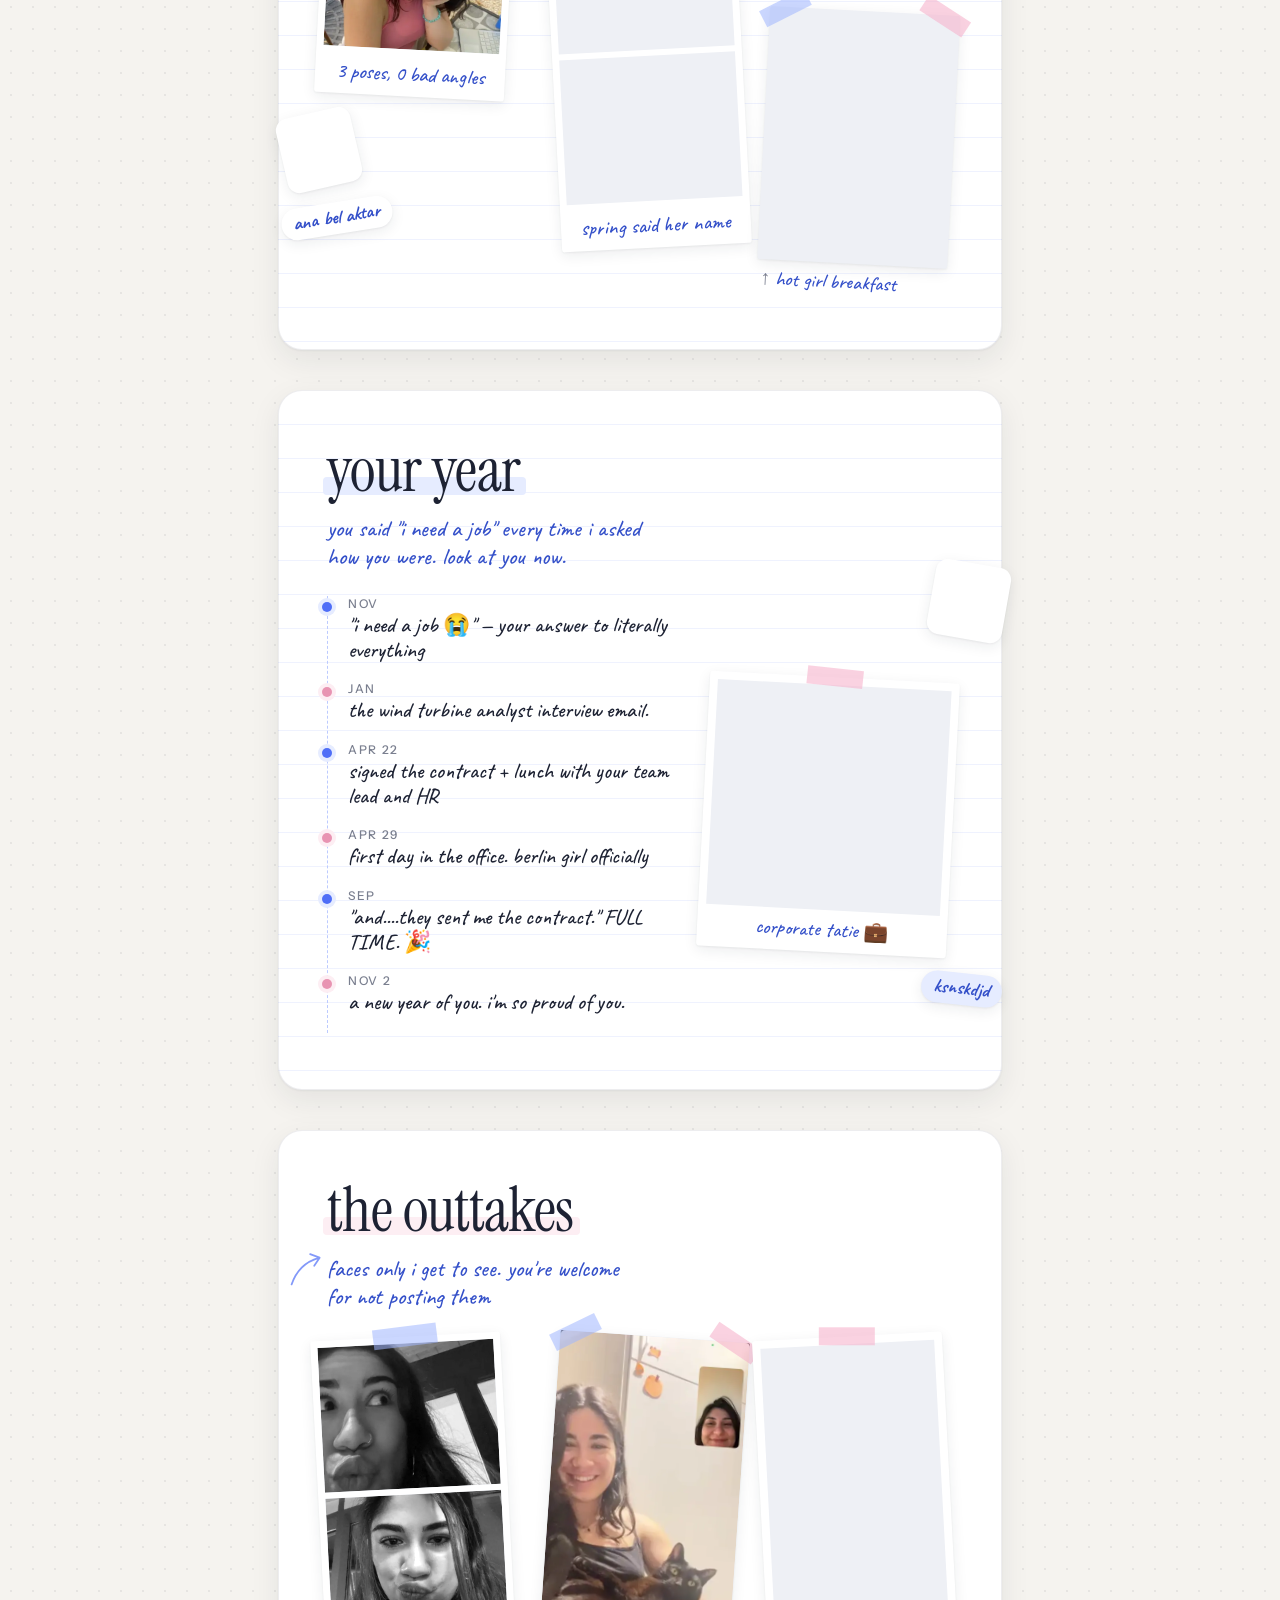
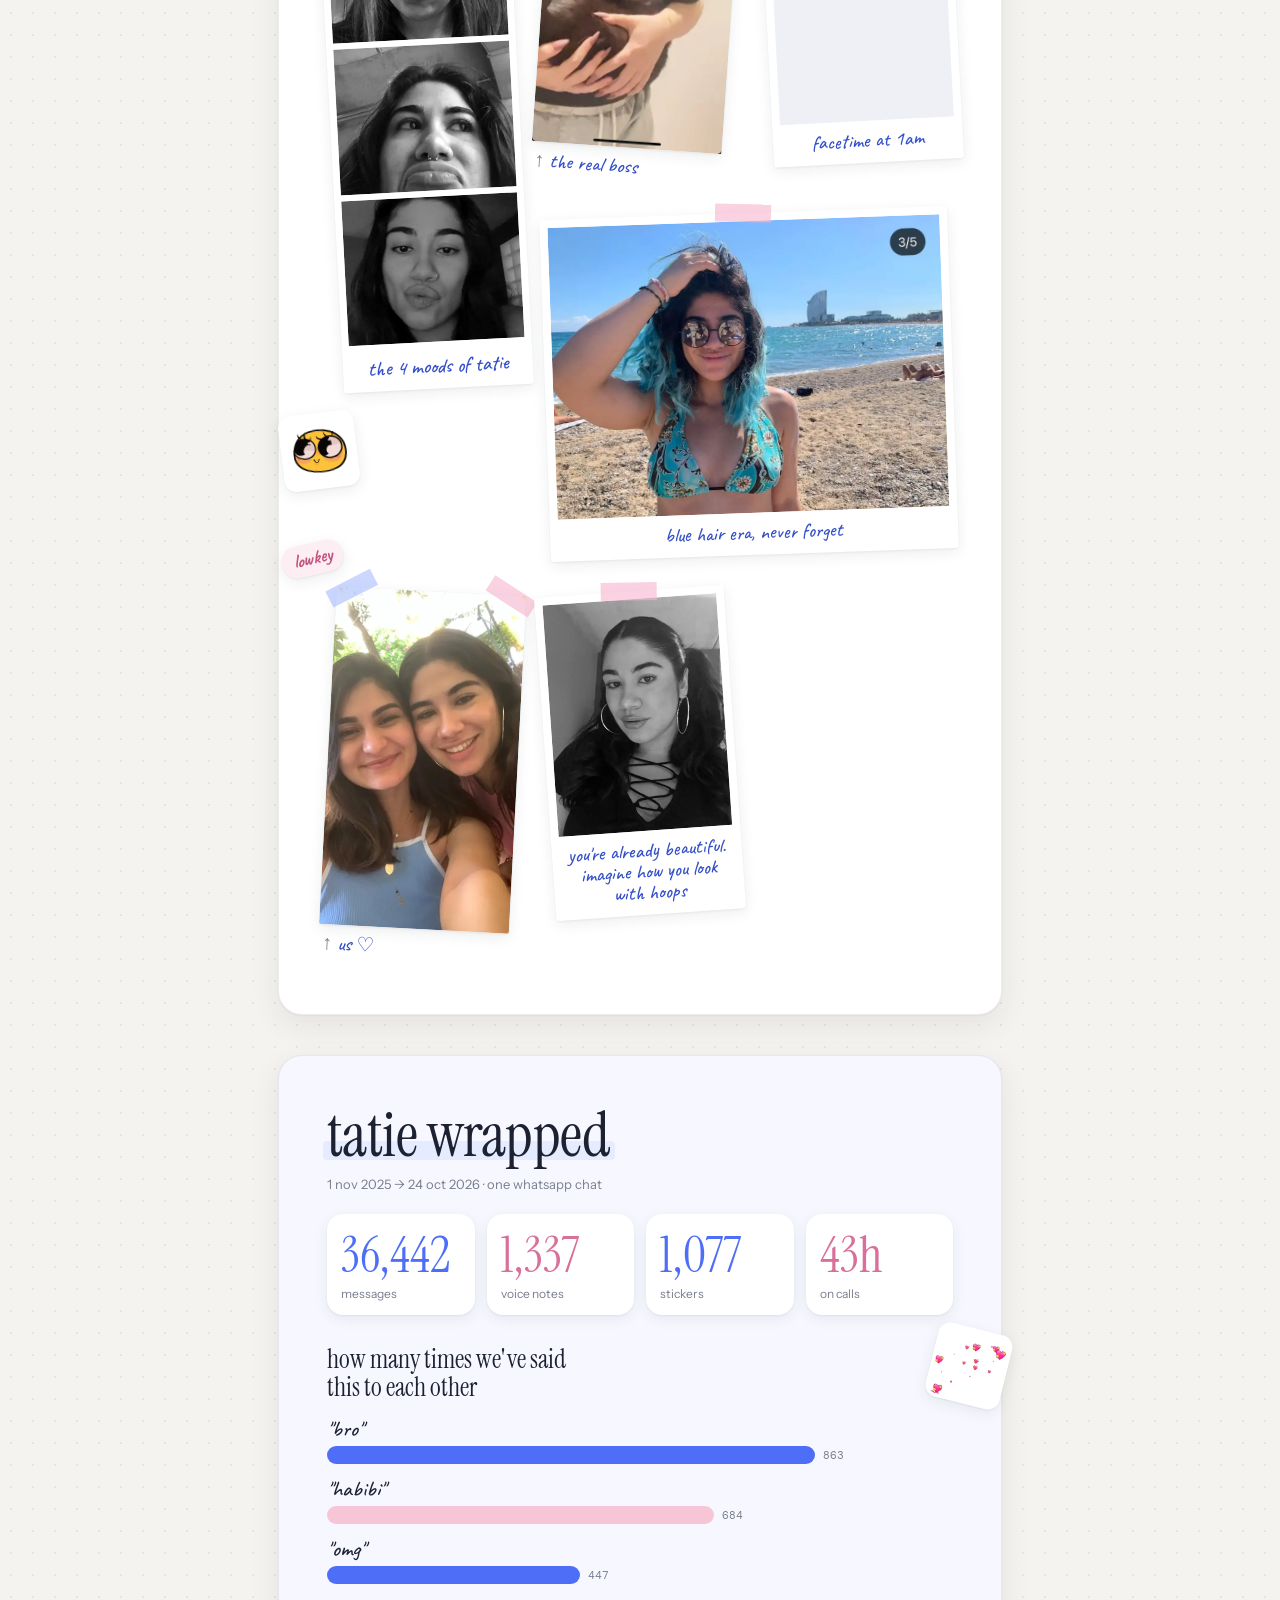
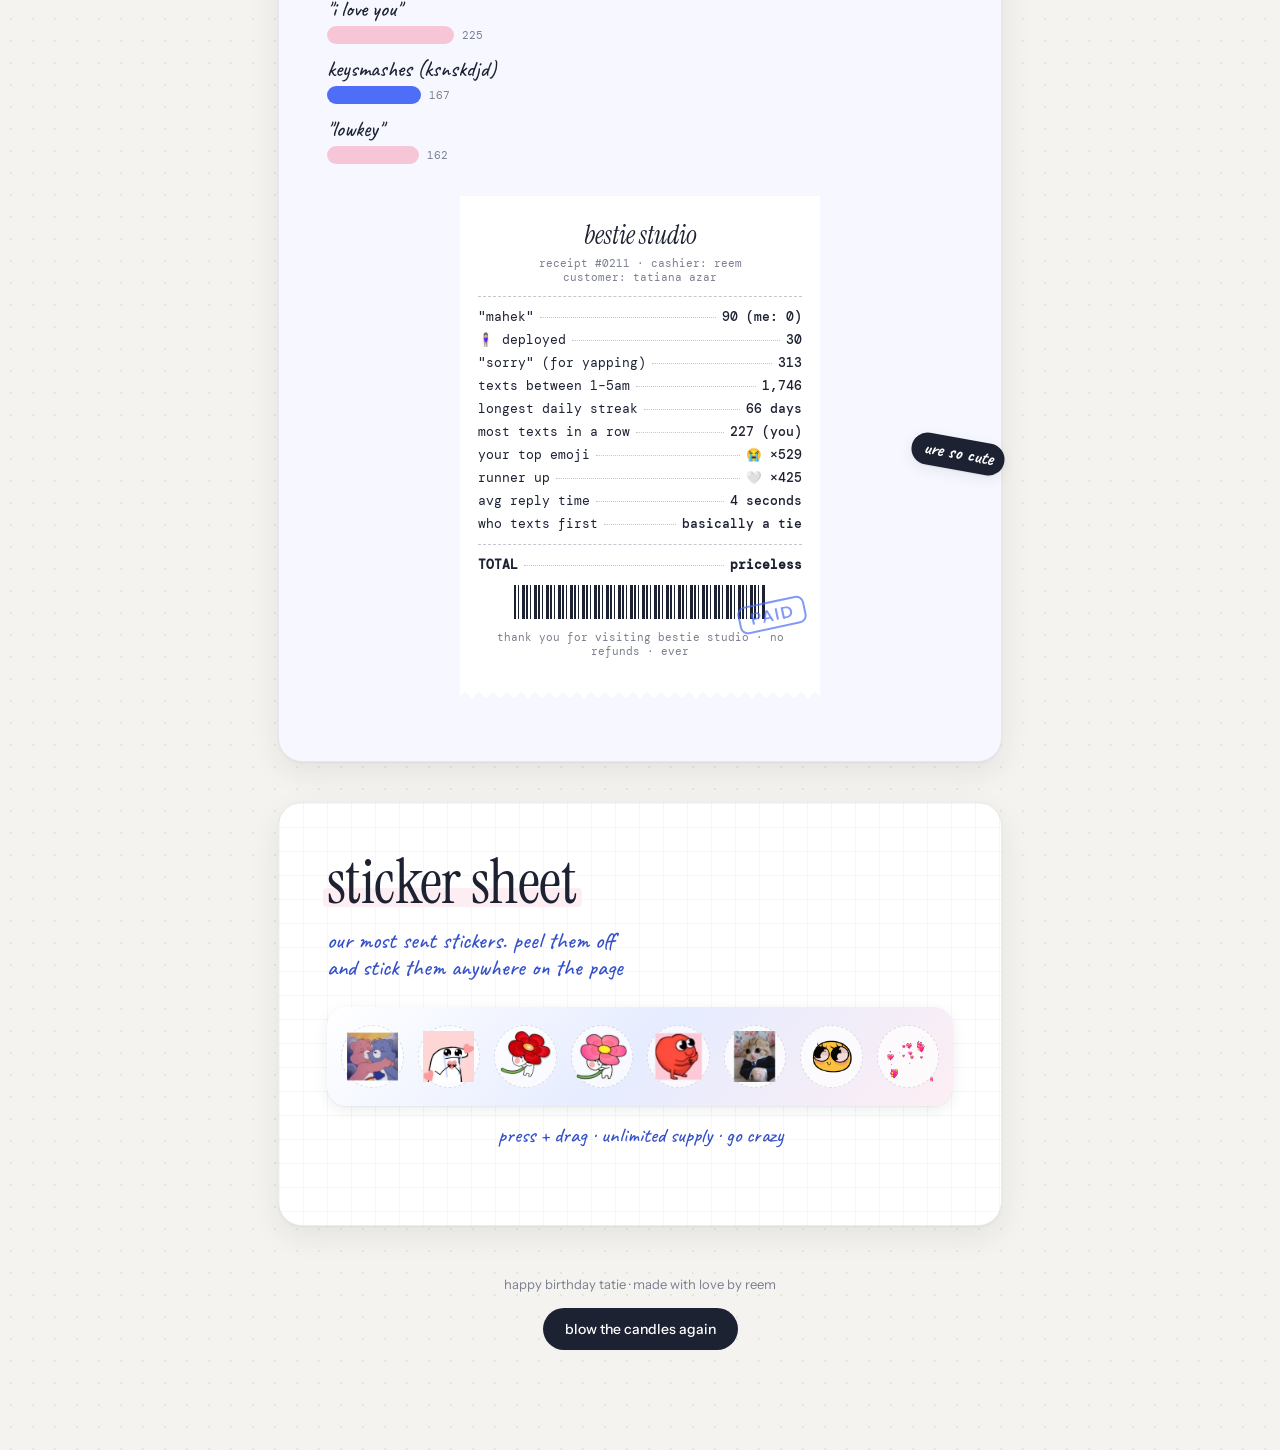
==== commit 5167fed7: "Tatie page: new cream cherry cake with Happy Birthday Co-Authored-By: Claude Opus 5.5 <noreply@anthr" ====
--- a/tatie/index.html
+++ b/tatie/index.html
@@ -10,8 +10,8 @@
   <meta property="og:description" content="make a wish first ♡">
   <link rel="preconnect" href="https://fonts.googleapis.com">
   <link rel="preconnect" href="https://fonts.gstatic.com" crossorigin>
-  <link href="https://fonts.googleapis.com/css2?family=Instrument+Serif:ital@0;1&family=Instrument+Sans:wght@400;500;600&family=Caveat:wght@500;700&family=DM+Mono:wght@400;500&display=swap" rel="stylesheet">
-  <link rel="stylesheet" href="styles.css?v=16">
+  <link href="https://fonts.googleapis.com/css2?family=Instrument+Serif:ital@0;1&family=Instrument+Sans:wght@400;500;600&family=Caveat:wght@500;700&family=Dancing+Script:wght@700&family=DM+Mono:wght@400;500&display=swap" rel="stylesheet">
+  <link rel="stylesheet" href="styles.css?v=18">
 </head>
 <body class="locked">
 
@@ -36,37 +36,40 @@
         <div class="candles" id="candles"></div>
         <svg class="cake" viewBox="0 0 320 230" aria-hidden="true">
           <defs>
-            <pattern id="dots" width="16" height="16" patternUnits="userSpaceOnUse">
-              <circle cx="8" cy="8" r="2" fill="#ffffff" opacity=".8"/>
-            </pattern>
+            <linearGradient id="cream" x1="0" x2="1">
+              <stop offset="0" stop-color="#f1dfbb"/><stop offset=".35" stop-color="#fdf5e3"/><stop offset=".65" stop-color="#fdf5e3"/><stop offset="1" stop-color="#ecd7ae"/>
+            </linearGradient>
+            <radialGradient id="cherry" cx=".35" cy=".35" r=".7">
+              <stop offset="0" stop-color="#ff6b6b"/><stop offset=".5" stop-color="#d0202e"/><stop offset="1" stop-color="#8e0f1a"/>
+            </radialGradient>
+            <g id="rosette"><circle r="7" fill="#fff8ea"/><path d="M-4 -1 a4 4 0 1 1 3 4 a2.5 2.5 0 1 1 1 -4" fill="none" stroke="#e3cfa2" stroke-width="1.2" stroke-linecap="round"/></g>
+            <g id="pinkrose"><circle r="6.5" fill="#f4b3bf"/><path d="M-3.5 -1 a3.5 3.5 0 1 1 2.5 3.5 a2 2 0 1 1 1 -3.5" fill="none" stroke="#e07f93" stroke-width="1.2" stroke-linecap="round"/></g>
+            <g id="cherrybit"><path d="M1 -6 q2 -9 8 -13" fill="none" stroke="#4a2a1a" stroke-width="1.4" stroke-linecap="round"/><circle r="6.5" fill="url(#cherry)"/><ellipse cx="-2.2" cy="-2.4" rx="1.8" ry="1.1" fill="#fff" opacity=".7"/></g>
           </defs>
-          <!-- plate -->
-          <ellipse cx="160" cy="212" rx="150" ry="14" fill="#4f6ef7" opacity=".08"/>
-          <ellipse cx="160" cy="206" rx="146" ry="13" fill="#ffffff" stroke="#e3e8f5" stroke-width="1.5"/>
+          <!-- golden doily -->
+          <path d="M312 207 Q320.3 208.9 309.4 210.1 Q314.9 212.7 301.7 213.1 Q304.1 216.4 289.2 215.9 Q288.5 219.7 272.3 218.5 Q268.5 222.5 251.6 220.6 Q244.8 224.9 227.8 222.2 Q218.2 226.6 201.6 223.4 Q189.6 227.6 174 223.9 Q160 228 146 223.9 Q130.4 227.6 118.4 223.4 Q101.8 226.6 92.2 222.2 Q75.2 224.9 68.4 220.6 Q51.5 222.5 47.7 218.5 Q31.5 219.7 30.8 215.9 Q15.9 216.4 18.3 213.1 Q5.1 212.7 10.6 210.1 Q-0.3 208.9 8 207 Q-0.3 205.1 10.6 203.9 Q5.1 201.3 18.3 200.9 Q15.9 197.6 30.8 198.1 Q31.5 194.3 47.7 195.5 Q51.5 191.5 68.4 193.4 Q75.2 189.1 92.2 191.8 Q101.8 187.4 118.4 190.6 Q130.4 186.4 146 190.1 Q160 186 174 190.1 Q189.6 186.4 201.6 190.6 Q218.2 187.4 227.8 191.8 Q244.8 189.1 251.6 193.4 Q268.5 191.5 272.3 195.5 Q288.5 194.3 289.2 198.1 Q304.1 197.6 301.7 200.9 Q314.9 201.3 309.4 203.9 Q320.3 205.1 312 207 Z" fill="#e8c467" stroke="#c99a3a" stroke-width="1.5" transform="translate(0 3)" opacity=".55"/>
+          <path d="M312 207 Q320.3 208.9 309.4 210.1 Q314.9 212.7 301.7 213.1 Q304.1 216.4 289.2 215.9 Q288.5 219.7 272.3 218.5 Q268.5 222.5 251.6 220.6 Q244.8 224.9 227.8 222.2 Q218.2 226.6 201.6 223.4 Q189.6 227.6 174 223.9 Q160 228 146 223.9 Q130.4 227.6 118.4 223.4 Q101.8 226.6 92.2 222.2 Q75.2 224.9 68.4 220.6 Q51.5 222.5 47.7 218.5 Q31.5 219.7 30.8 215.9 Q15.9 216.4 18.3 213.1 Q5.1 212.7 10.6 210.1 Q-0.3 208.9 8 207 Q-0.3 205.1 10.6 203.9 Q5.1 201.3 18.3 200.9 Q15.9 197.6 30.8 198.1 Q31.5 194.3 47.7 195.5 Q51.5 191.5 68.4 193.4 Q75.2 189.1 92.2 191.8 Q101.8 187.4 118.4 190.6 Q130.4 186.4 146 190.1 Q160 186 174 190.1 Q189.6 186.4 201.6 190.6 Q218.2 187.4 227.8 191.8 Q244.8 189.1 251.6 193.4 Q268.5 191.5 272.3 195.5 Q288.5 194.3 289.2 198.1 Q304.1 197.6 301.7 200.9 Q314.9 201.3 309.4 203.9 Q320.3 205.1 312 207 Z" fill="#efcf78" stroke="#c99a3a" stroke-width="1.5"/>
+          <g fill="#fff6dc"><circle cx="305.4" cy="208.3" r="1.3"/> <circle cx="300.4" cy="211" r="1.3"/> <circle cx="290.7" cy="213.5" r="1.3"/> <circle cx="276.5" cy="215.7" r="1.3"/> <circle cx="258.4" cy="217.7" r="1.3"/> <circle cx="236.9" cy="219.3" r="1.3"/> <circle cx="212.7" cy="220.5" r="1.3"/> <circle cx="186.8" cy="221.3" r="1.3"/> <circle cx="160" cy="221.5" r="1.3"/> <circle cx="133.2" cy="221.3" r="1.3"/> <circle cx="107.3" cy="220.5" r="1.3"/> <circle cx="83.1" cy="219.3" r="1.3"/> <circle cx="61.6" cy="217.7" r="1.3"/> <circle cx="43.5" cy="215.7" r="1.3"/> <circle cx="29.3" cy="213.5" r="1.3"/> <circle cx="19.6" cy="211" r="1.3"/> <circle cx="14.6" cy="208.3" r="1.3"/> <circle cx="14.6" cy="205.7" r="1.3"/> <circle cx="19.6" cy="203" r="1.3"/> <circle cx="29.3" cy="200.5" r="1.3"/> <circle cx="43.5" cy="198.3" r="1.3"/> <circle cx="61.6" cy="196.3" r="1.3"/> <circle cx="83.1" cy="194.7" r="1.3"/> <circle cx="107.3" cy="193.5" r="1.3"/> <circle cx="133.2" cy="192.7" r="1.3"/> <circle cx="160" cy="192.5" r="1.3"/> <circle cx="186.8" cy="192.7" r="1.3"/> <circle cx="212.7" cy="193.5" r="1.3"/> <circle cx="236.9" cy="194.7" r="1.3"/> <circle cx="258.4" cy="196.3" r="1.3"/> <circle cx="276.5" cy="198.3" r="1.3"/> <circle cx="290.7" cy="200.5" r="1.3"/> <circle cx="300.4" cy="203" r="1.3"/> <circle cx="305.4" cy="205.7" r="1.3"/></g>
           <!-- bottom tier -->
-          <rect x="40" y="120" width="240" height="84" rx="14" fill="#bccaff"/>
-          <rect x="40" y="120" width="240" height="84" rx="14" fill="url(#dots)"/>
-          <g fill="#ffffff">
-            <path d="M42 198 q10 -12 20 0 q10 -12 20 0 q10 -12 20 0 q10 -12 20 0 q10 -12 20 0 q10 -12 20 0 q10 -12 20 0 q10 -12 20 0 q10 -12 20 0 q10 -12 20 0 q10 -12 20 0 q9 -12 16 0 z"/>
-          </g>
+          <path d="M40 124 v74 a120 9 0 0 0 240 0 v-74 z" fill="url(#cream)"/>
+          <path d="M44 132 q14.5 11 29 0 q14.5 11 29 0 q14.5 11 29 0 q14.5 11 29 0 q14.5 11 29 0 q14.5 11 29 0 q14.5 11 29 0 q14.5 11 29 0" fill="none" stroke="#ec9aac" stroke-width="2" stroke-linecap="round"/>
+          <g fill="#e2b13c"><circle cx="44" cy="132" r="1.7"/><circle cx="73" cy="132" r="1.7"/><circle cx="102" cy="132" r="1.7"/><circle cx="131" cy="132" r="1.7"/><circle cx="160" cy="132" r="1.7"/><circle cx="189" cy="132" r="1.7"/><circle cx="218" cy="132" r="1.7"/><circle cx="247" cy="132" r="1.7"/><circle cx="276" cy="132" r="1.7"/></g>
+          <text x="160" y="178" text-anchor="middle" font-family="'Dancing Script', cursive" font-weight="700" font-size="31" fill="#c8202f" id="cake-text">Happy Birthday</text>
+          <g fill="#c8202f"><circle cx="48" cy="191" r="2"/><circle cx="64" cy="192" r="2"/><circle cx="80" cy="192.1" r="2"/><circle cx="96" cy="191.2" r="2"/><circle cx="112" cy="190.1" r="2"/><circle cx="128" cy="189.8" r="2"/><circle cx="144" cy="190.7" r="2"/><circle cx="160" cy="191.8" r="2"/><circle cx="176" cy="192.2" r="2"/><circle cx="192" cy="191.5" r="2"/><circle cx="208" cy="190.3" r="2"/><circle cx="224" cy="189.8" r="2"/><circle cx="240" cy="190.4" r="2"/><circle cx="256" cy="191.5" r="2"/><circle cx="272" cy="192.2" r="2"/></g>
+          <use href="#pinkrose" x="42" y="200"/><use href="#pinkrose" x="55.1" y="200.7"/><use href="#pinkrose" x="68.2" y="201.4"/><use href="#pinkrose" x="81.3" y="202"/><use href="#pinkrose" x="94.4" y="202.6"/><use href="#pinkrose" x="107.6" y="203.1"/><use href="#pinkrose" x="120.7" y="203.5"/><use href="#pinkrose" x="133.8" y="203.8"/><use href="#pinkrose" x="146.9" y="203.9"/><use href="#pinkrose" x="160" y="204"/><use href="#pinkrose" x="173.1" y="203.9"/><use href="#pinkrose" x="186.2" y="203.8"/><use href="#pinkrose" x="199.3" y="203.5"/><use href="#pinkrose" x="212.4" y="203.1"/><use href="#pinkrose" x="225.6" y="202.6"/><use href="#pinkrose" x="238.7" y="202"/><use href="#pinkrose" x="251.8" y="201.4"/><use href="#pinkrose" x="264.9" y="200.7"/><use href="#pinkrose" x="278" y="200"/>
+          <!-- whipped cream ledge -->
+          <ellipse cx="160" cy="124" rx="120" ry="7" fill="#fbf0d8"/>
+          <use href="#rosette" x="44" y="123"/><use href="#rosette" x="57.6" y="126"/><use href="#rosette" x="71.3" y="123"/><use href="#rosette" x="248.7" y="126"/><use href="#rosette" x="262.4" y="123"/><use href="#rosette" x="276" y="126"/>
           <!-- top tier -->
-          <rect x="78" y="62" width="164" height="66" rx="12" fill="#ffffff" stroke="#e3e8f5" stroke-width="1.5"/>
-          <path d="M80 84 q13 18 27 0 q13 18 27 0 q13 18 27 0 q13 18 27 0 q13 18 27 0 q13 18 25 0" fill="none" stroke="#f7c6d6" stroke-width="3" stroke-linecap="round"/>
-          <g fill="#f7c6d6"><circle cx="107" cy="84" r="3.2"/><circle cx="134" cy="84" r="3.2"/><circle cx="161" cy="84" r="3.2"/><circle cx="188" cy="84" r="3.2"/><circle cx="215" cy="84" r="3.2"/></g>
-          <g fill="#ffffff">
-            <path d="M80 66 q8 -10 16 0 q8 -10 16 0 q8 -10 16 0 q8 -10 16 0 q8 -10 16 0 q8 -10 16 0 q8 -10 16 0 q8 -10 16 0 q8 -10 16 0 q8 -10 16 0 z"/>
-          </g>
-          <path d="M44 128 q14 14 28 0 q14 14 28 0 q14 14 28 0 q14 14 28 0 q14 14 28 0 q14 14 28 0 q14 14 28 0 q14 14 28 0 q14 14 12 0" fill="#ffffff"/>
-          <!-- bows -->
-          <g transform="translate(60 152)">
-            <path d="M0 0 c-15 -11 -15 11 0 0 c15 -11 15 11 0 0" fill="#f7c6d6"/>
-            <path d="M0 0 l-6 15 M0 0 l6 15" stroke="#f7c6d6" stroke-width="3" stroke-linecap="round"/>
-          </g>
-          <g transform="translate(260 152)">
-            <path d="M0 0 c-15 -11 -15 11 0 0 c15 -11 15 11 0 0" fill="#f7c6d6"/>
-            <path d="M0 0 l-6 15 M0 0 l6 15" stroke="#f7c6d6" stroke-width="3" stroke-linecap="round"/>
-          </g>
-          <text x="160" y="172" text-anchor="middle" font-family="'Instrument Serif', serif" font-style="italic" font-size="34" fill="#ffffff" id="cake-text">tatie</text>
+          <path d="M78 64 v56 a82 7 0 0 0 164 0 v-56 z" fill="url(#cream)"/>
+          <path d="M82 80 q13 10 26 0 q13 10 26 0 q13 10 26 0 q13 10 26 0 q13 10 26 0 q13 10 26 0" fill="none" stroke="#ec9aac" stroke-width="1.8" stroke-linecap="round"/>
+          <g fill="#e2b13c"><circle cx="82" cy="80" r="1.7"/><circle cx="108" cy="80" r="1.7"/><circle cx="134" cy="80" r="1.7"/><circle cx="160" cy="80" r="1.7"/><circle cx="186" cy="80" r="1.7"/><circle cx="212" cy="80" r="1.7"/><circle cx="238" cy="80" r="1.7"/></g>
+          <path d="M82 97 q13 8 26 0 q13 8 26 0 q13 8 26 0 q13 8 26 0 q13 8 26 0 q13 8 26 0" fill="none" stroke="#f2b8c4" stroke-width="1.5" stroke-linecap="round"/>
+          <g fill="#e2b13c"><circle cx="82" cy="97" r="1.7"/><circle cx="108" cy="97" r="1.7"/><circle cx="134" cy="97" r="1.7"/><circle cx="160" cy="97" r="1.7"/><circle cx="186" cy="97" r="1.7"/><circle cx="212" cy="97" r="1.7"/><circle cx="238" cy="97" r="1.7"/></g>
+          <ellipse cx="160" cy="64" rx="82" ry="6" fill="#fbf0d8"/>
+          <use href="#rosette" x="80" y="63"/><use href="#rosette" x="93.3" y="65.5"/><use href="#rosette" x="106.7" y="63"/><use href="#rosette" x="120" y="65.5"/><use href="#rosette" x="133.3" y="63"/><use href="#rosette" x="146.7" y="65.5"/><use href="#rosette" x="160" y="63"/><use href="#rosette" x="173.3" y="65.5"/><use href="#rosette" x="186.7" y="63"/><use href="#rosette" x="200" y="65.5"/><use href="#rosette" x="213.3" y="63"/><use href="#rosette" x="226.7" y="65.5"/><use href="#rosette" x="240" y="63"/>
+          <use href="#rosette" x="82" y="121"/><use href="#rosette" x="97.6" y="122.5"/><use href="#rosette" x="113.2" y="121"/><use href="#rosette" x="128.8" y="122.5"/><use href="#rosette" x="144.4" y="121"/><use href="#rosette" x="160" y="122.5"/><use href="#rosette" x="175.6" y="121"/><use href="#rosette" x="191.2" y="122.5"/><use href="#rosette" x="206.8" y="121"/><use href="#rosette" x="222.4" y="122.5"/><use href="#rosette" x="238" y="121"/>
+          <use href="#cherrybit" x="56" y="117"/><use href="#cherrybit" x="266" y="117"/><use href="#cherrybit" x="70" y="121"/><use href="#cherrybit" x="252" y="121"/>
         </svg>
       </div>
 
@@ -84,7 +87,7 @@
   <!-- ============ SCRAPBOOK ============ -->
   <main id="book" aria-label="Scrapbook"></main>
 
-  <script src="content.js?v=16"></script>
-  <script src="app.js?v=16"></script>
+  <script src="content.js?v=18"></script>
+  <script src="app.js?v=18"></script>
 </body>
 </html>
--- a/tatie/styles.css
+++ b/tatie/styles.css
@@ -70,15 +70,15 @@
 .cake-hint { font-family: var(--hand); font-weight: 500; font-size: 24px; line-height: 1.15; margin: 18px auto 0; max-width: 24ch; color: var(--pen); transition: opacity .4s; }
 
 .cake-stage { --w: min(84vw, 400px, 46dvh); position: relative; width: var(--w); margin-top: calc(var(--w) * 0.16); }
-.cake { width: 100%; height: auto; display: block; overflow: visible; filter: drop-shadow(0 14px 18px rgba(79,110,247,.16)); }
+.cake { width: 100%; height: auto; display: block; overflow: visible; filter: drop-shadow(0 14px 18px rgba(201,154,58,.18)); }
 .candles { position: absolute; left: 28%; right: 28%; bottom: 73.5%; display: flex; justify-content: space-between; align-items: flex-end; pointer-events: none; }
 .candle {
   position: relative; width: calc(var(--w) * 0.03); height: calc(var(--w) * 0.15);
   border-radius: 3px 3px 1px 1px;
-  background: repeating-linear-gradient(-50deg, #fff 0 4px, var(--blue-mid) 4px 8px);
+  background: repeating-linear-gradient(-50deg, #fff 0 4px, #f4b3bf 4px 8px);
   box-shadow: inset 0 0 0 1px rgba(29,34,51,.12);
 }
-.candle:nth-child(3n+2) { height: calc(var(--w) * 0.13); background: repeating-linear-gradient(-50deg, #fff 0 4px, var(--blush) 4px 8px); }
+.candle:nth-child(3n+2) { height: calc(var(--w) * 0.13); background: repeating-linear-gradient(-50deg, #fff 0 4px, #e9c46a 4px 8px); }
 .candle::before { content: ""; position: absolute; left: 50%; bottom: 100%; width: 1.5px; height: 7px; background: var(--ink); transform: translateX(-50%); }
 .flame {
   position: absolute; left: 50%; bottom: calc(100% + 5px);
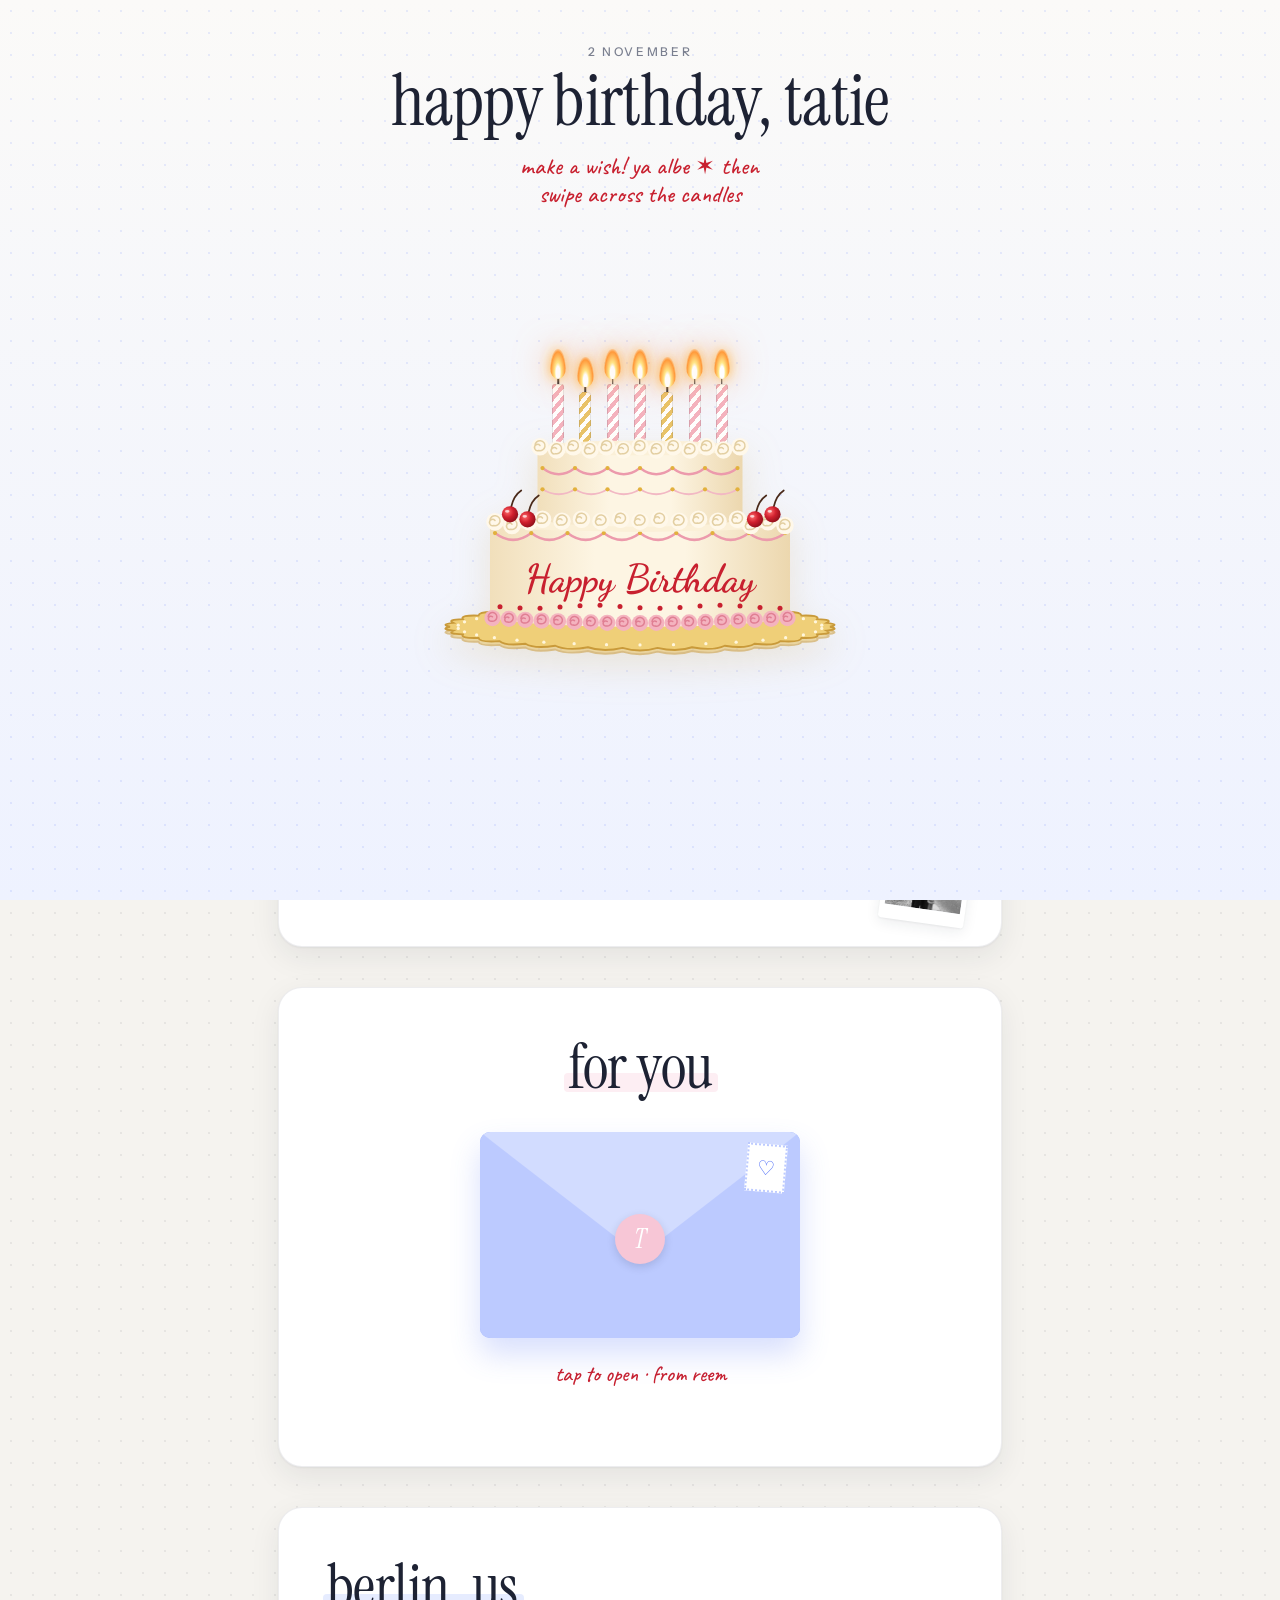
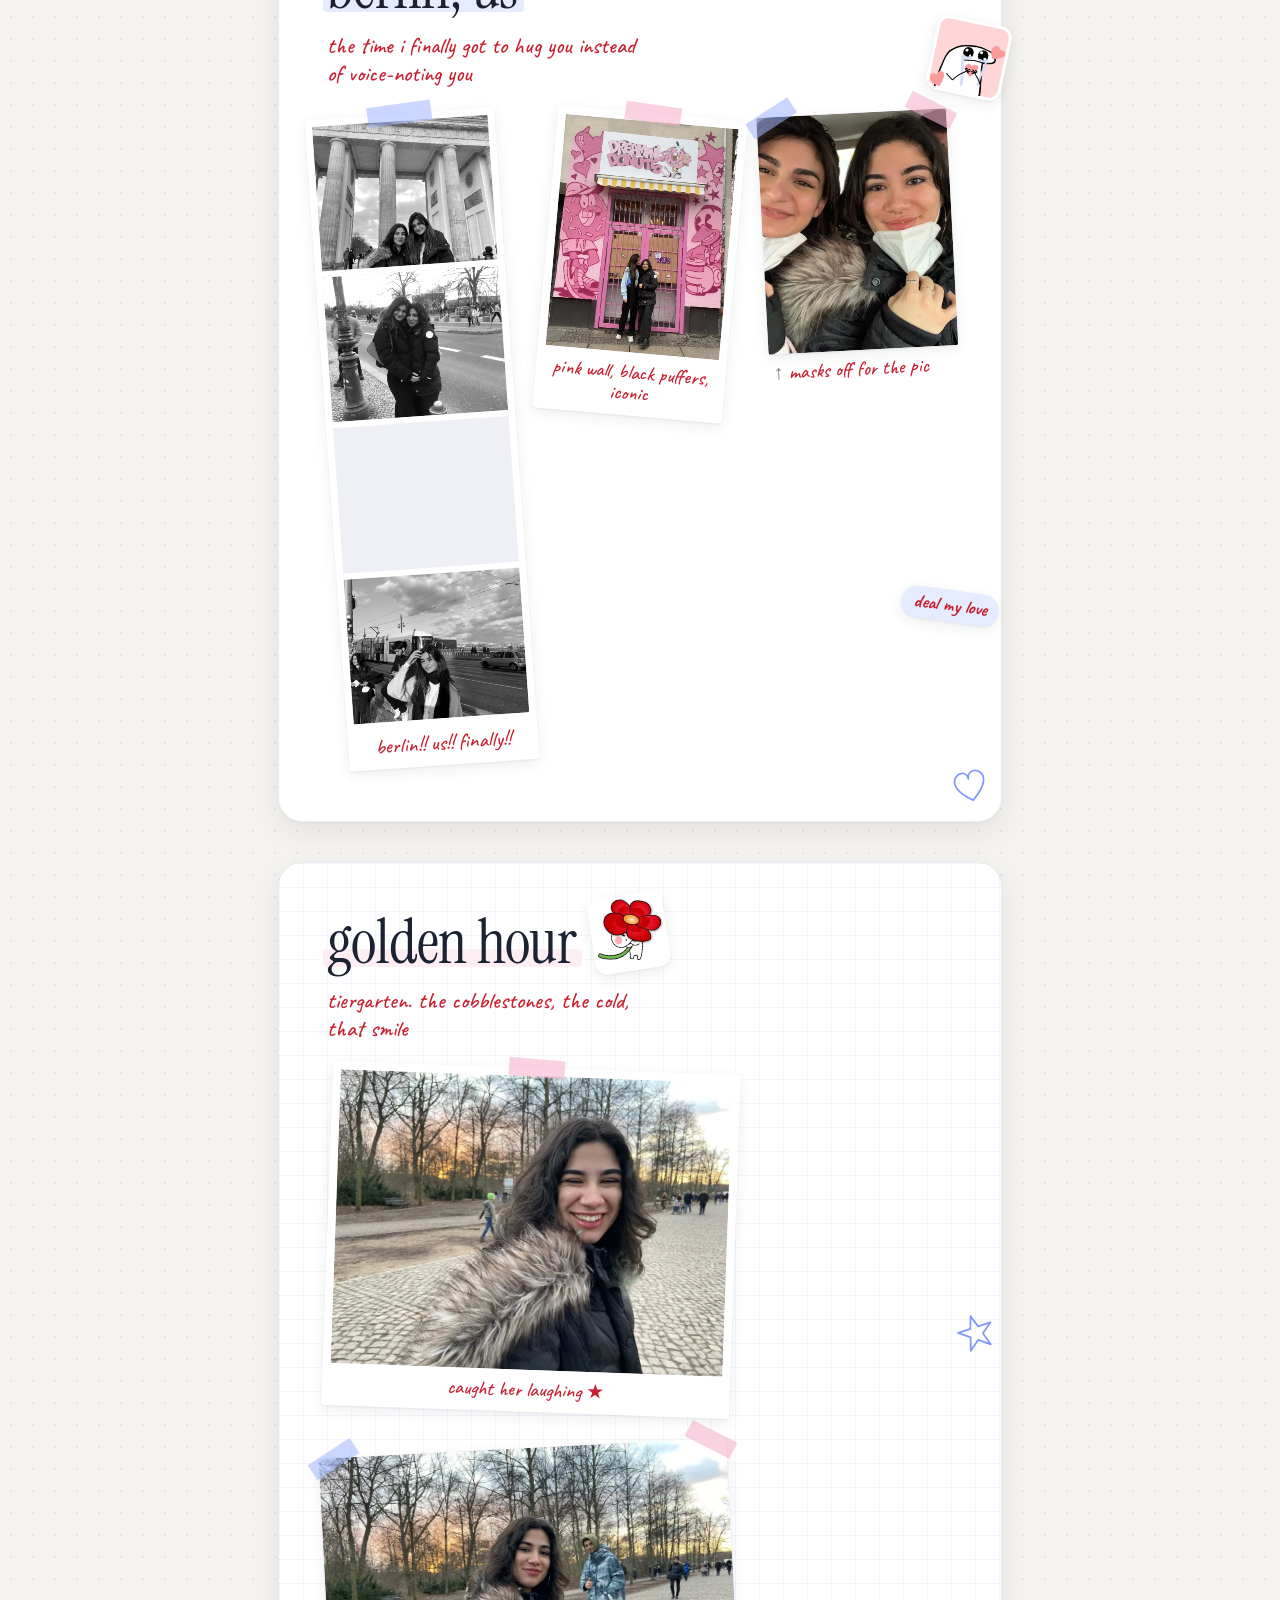
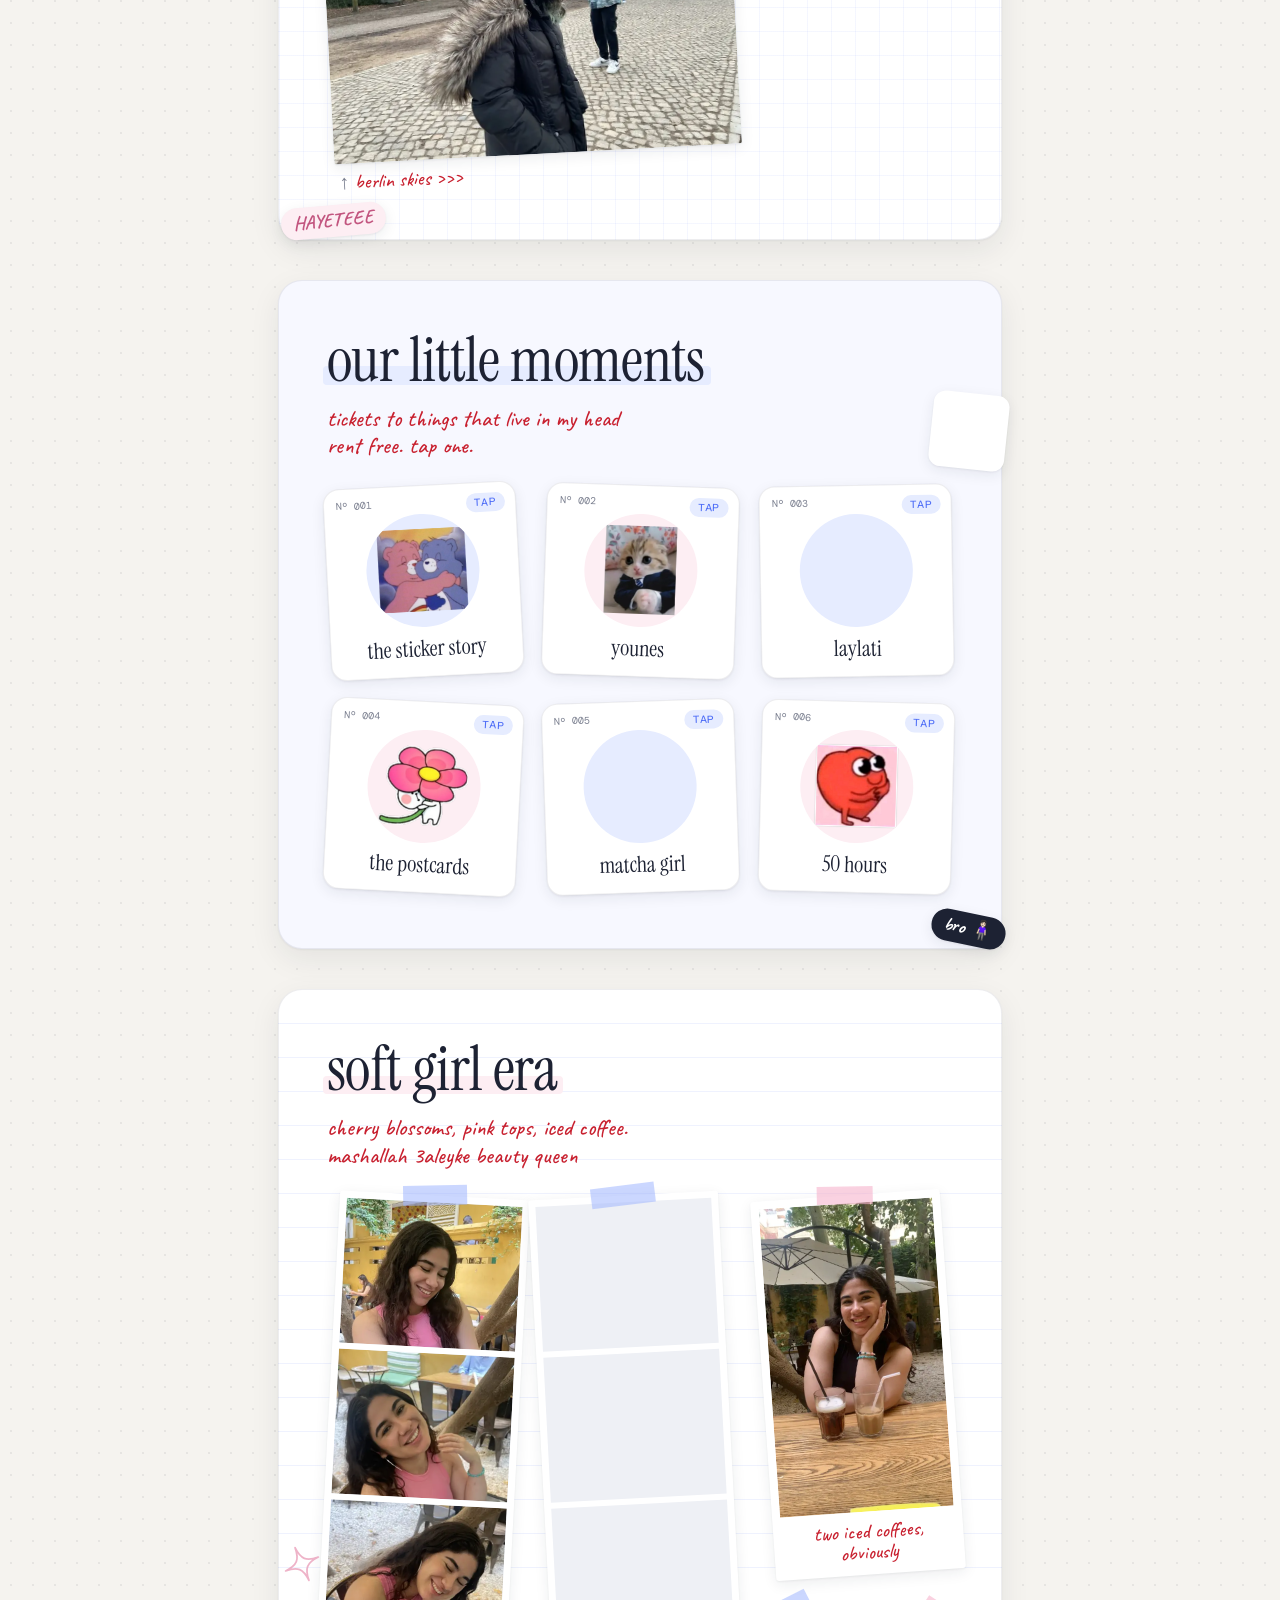
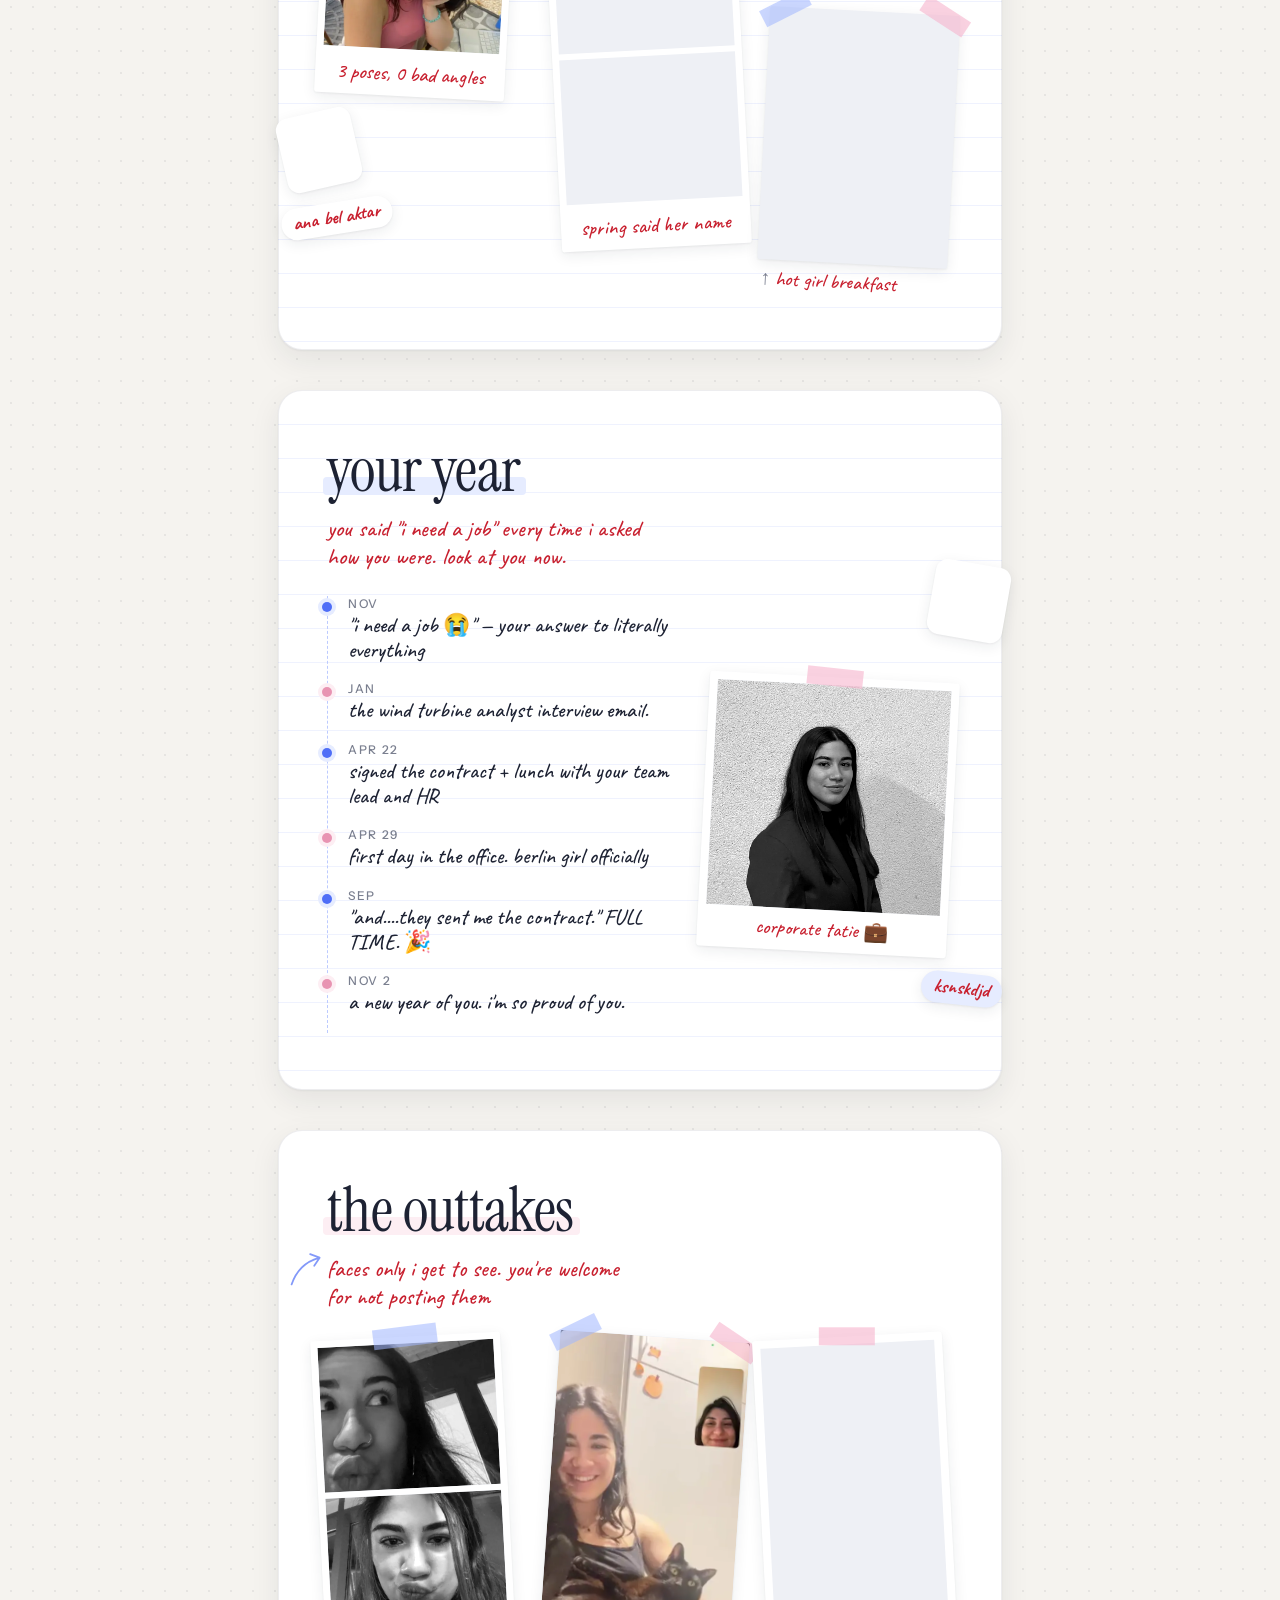
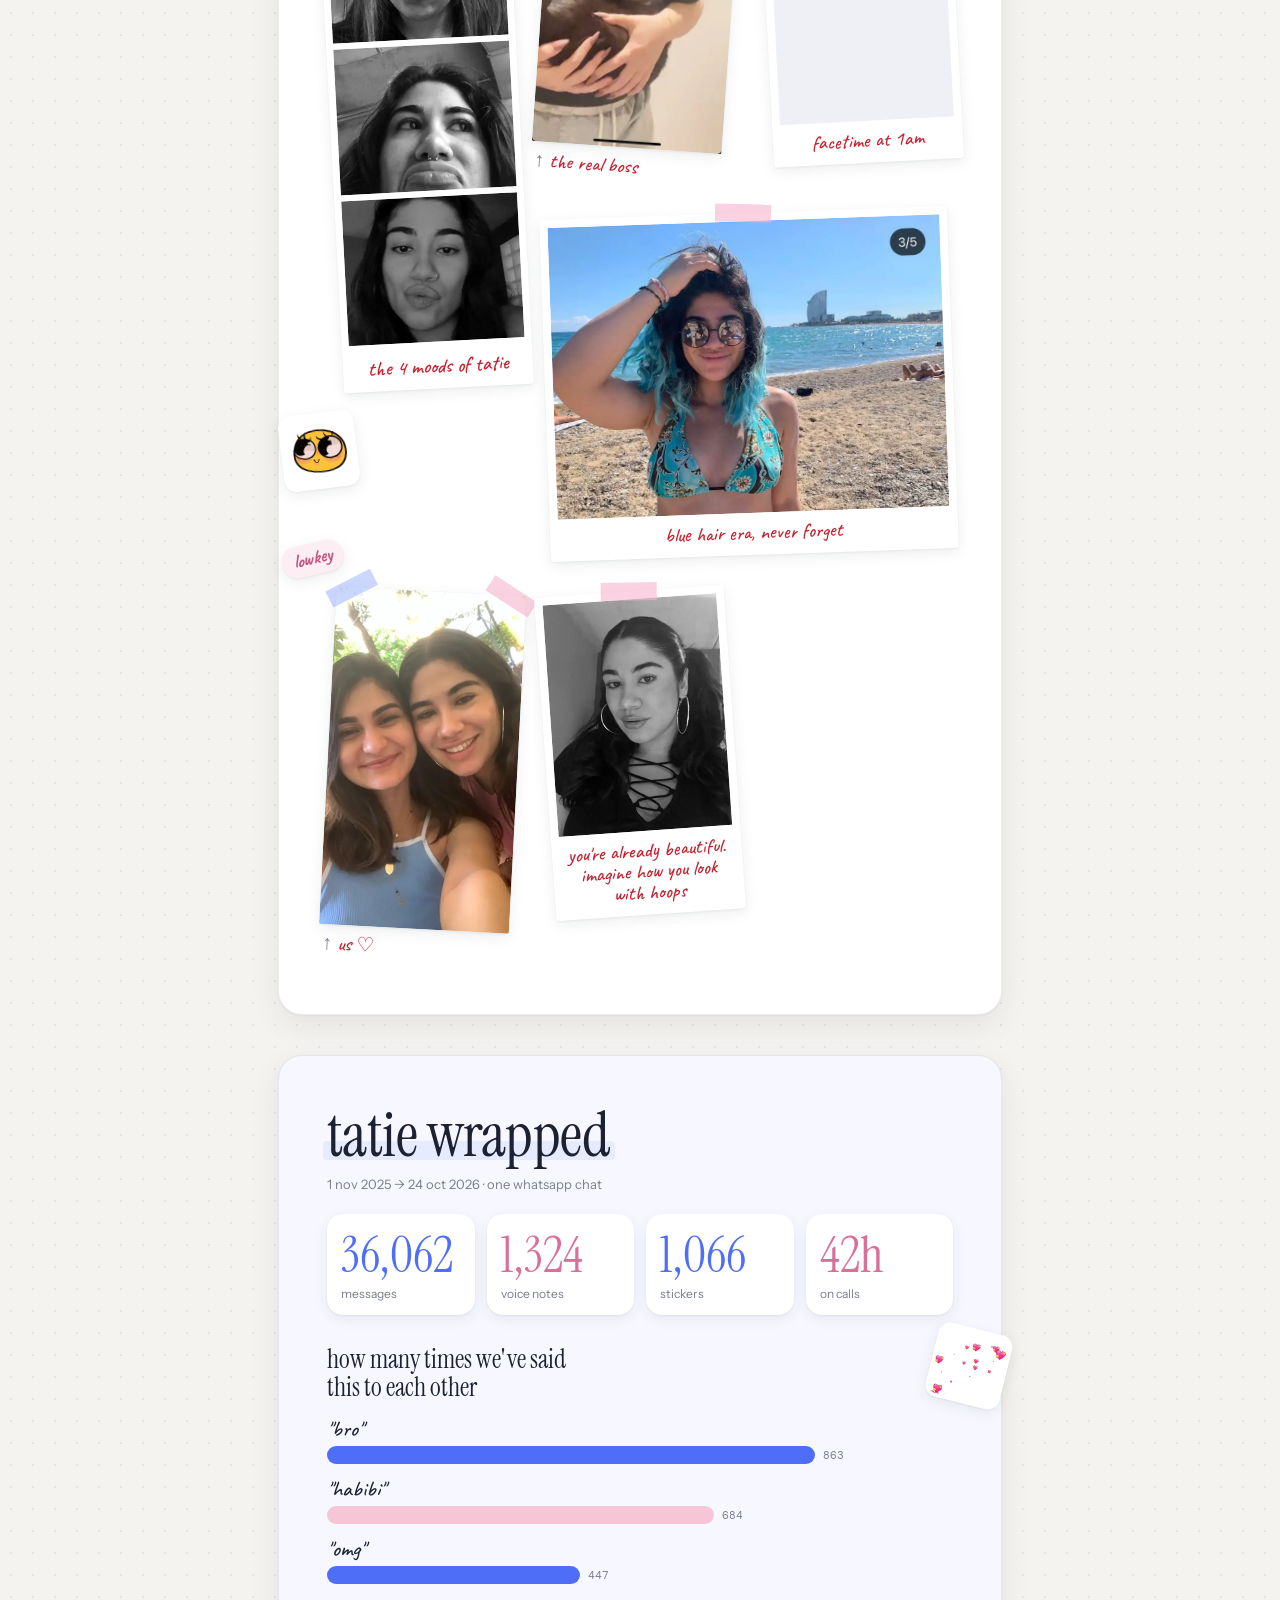
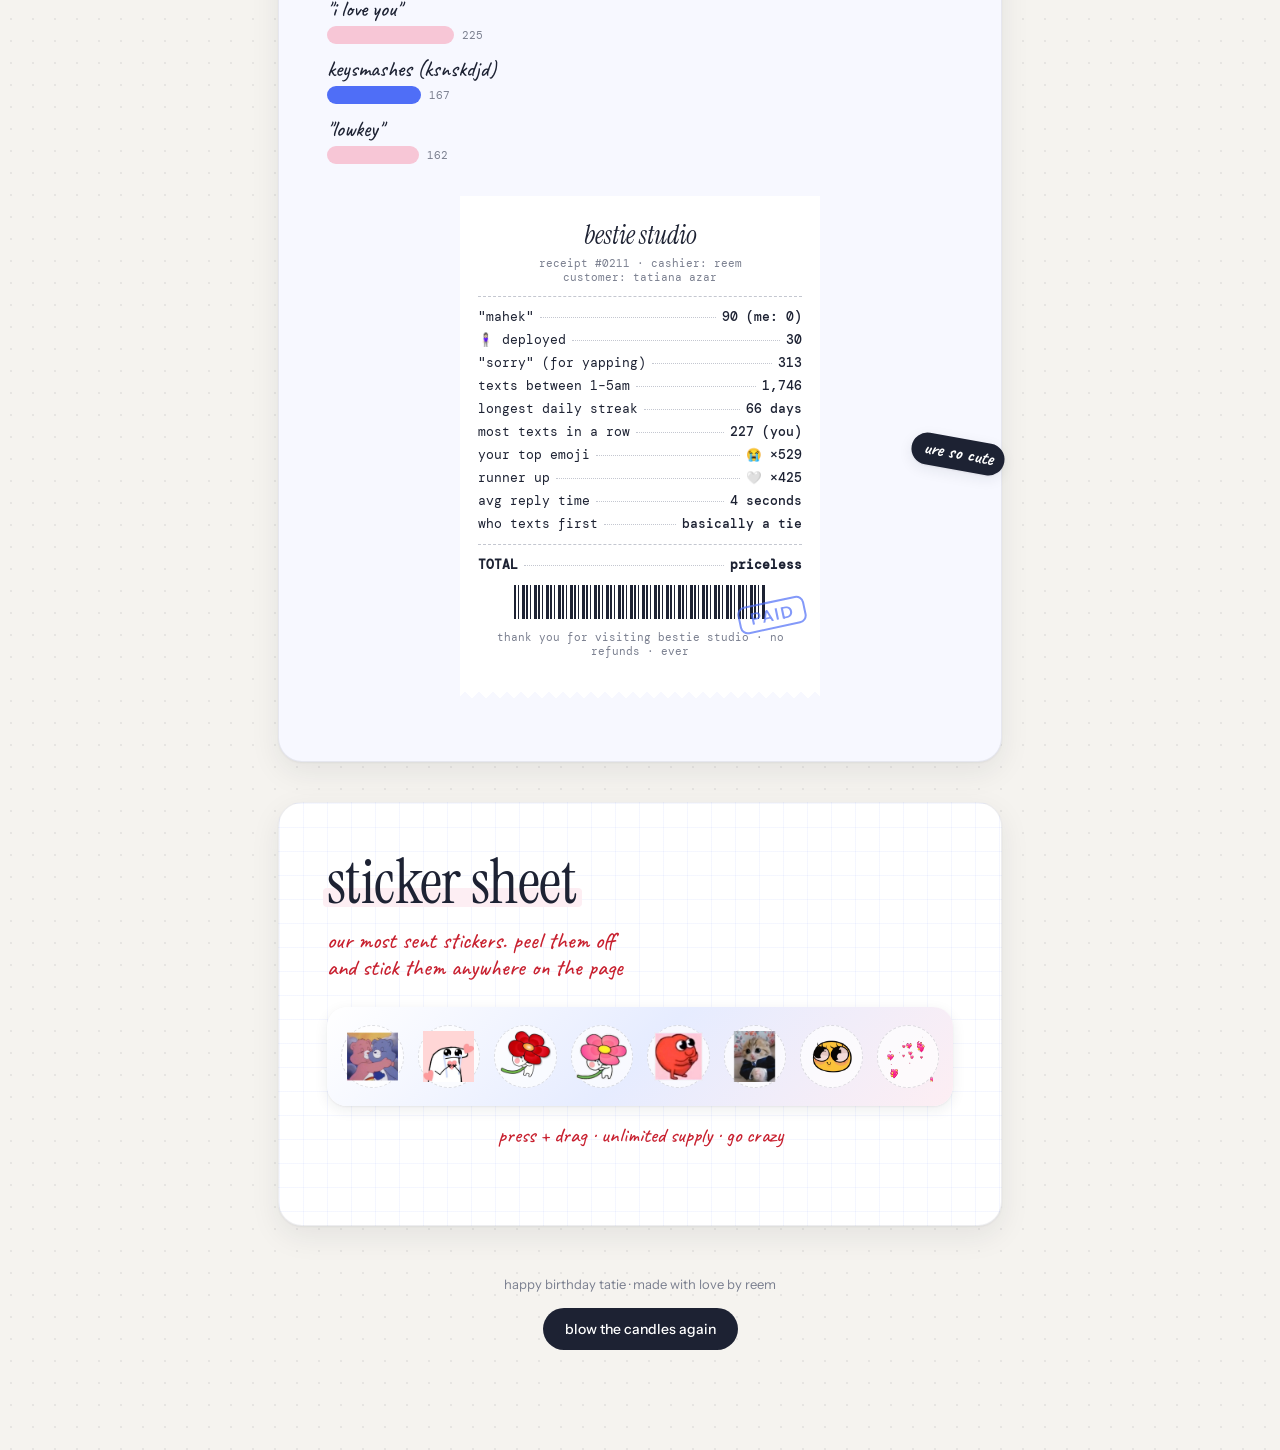
==== commit 57c31395: "Tatie page: cherry red handwriting Co-Authored-By: Claude Opus 5.5 <noreply@anthropic.com>" ====
--- a/tatie/index.html
+++ b/tatie/index.html
@@ -11,7 +11,7 @@
   <link rel="preconnect" href="https://fonts.googleapis.com">
   <link rel="preconnect" href="https://fonts.gstatic.com" crossorigin>
   <link href="https://fonts.googleapis.com/css2?family=Instrument+Serif:ital@0;1&family=Instrument+Sans:wght@400;500;600&family=Caveat:wght@500;700&family=Dancing+Script:wght@700&family=DM+Mono:wght@400;500&display=swap" rel="stylesheet">
-  <link rel="stylesheet" href="styles.css?v=18">
+  <link rel="stylesheet" href="styles.css?v=19">
 </head>
 <body class="locked">
 
@@ -87,7 +87,7 @@
   <!-- ============ SCRAPBOOK ============ -->
   <main id="book" aria-label="Scrapbook"></main>
 
-  <script src="content.js?v=18"></script>
-  <script src="app.js?v=18"></script>
+  <script src="content.js?v=19"></script>
+  <script src="app.js?v=19"></script>
 </body>
 </html>
--- a/tatie/styles.css
+++ b/tatie/styles.css
@@ -14,7 +14,7 @@
   --blue-mid: #bccaff;
   --blush: #f7c6d6;
   --blush-soft: #fdeef3;
-  --pen: #3450c9;             /* handwritten notes */
+  --pen: #c8202f;             /* handwritten notes: cherry red */
   --tape-blue: rgba(160, 182, 255, 0.55);
   --tape-pink: rgba(247, 180, 205, 0.6);
   --shadow: 0 1px 2px rgba(29,34,51,.05), 0 10px 30px rgba(29,34,51,.08);
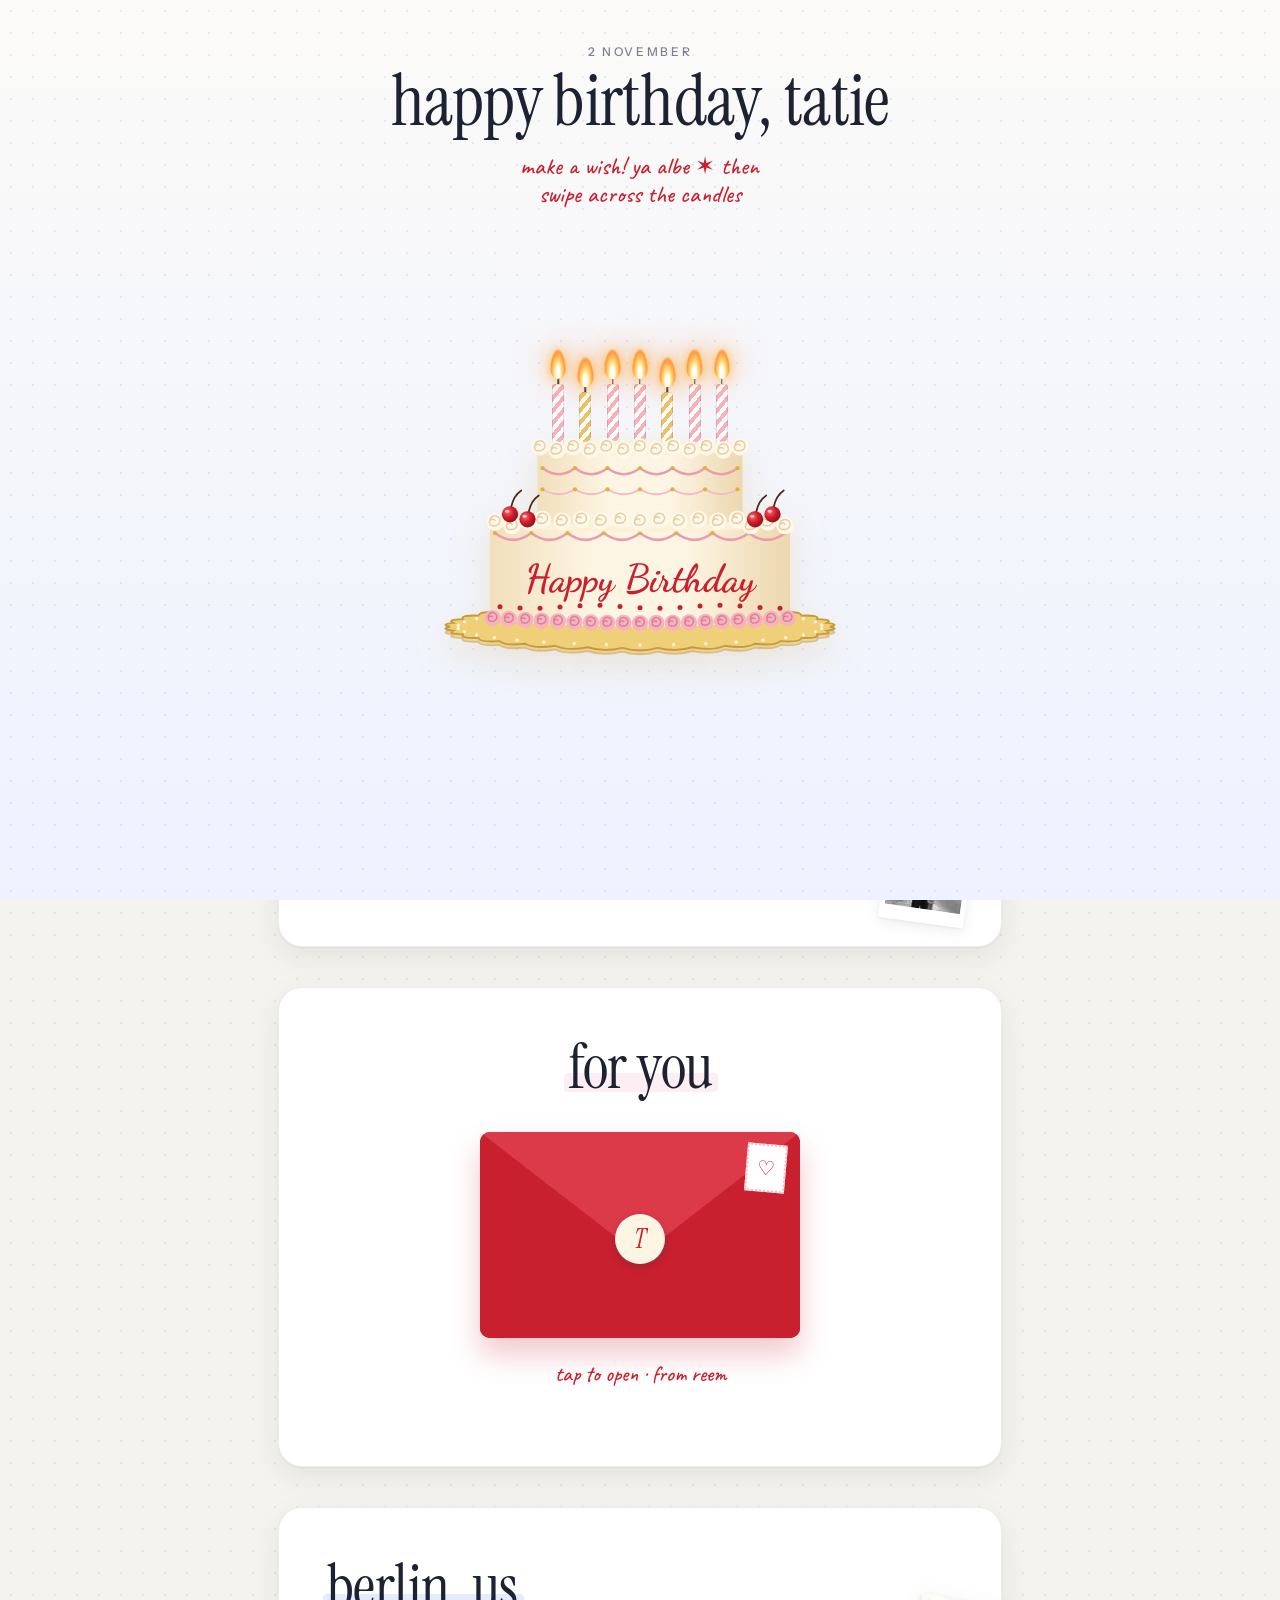
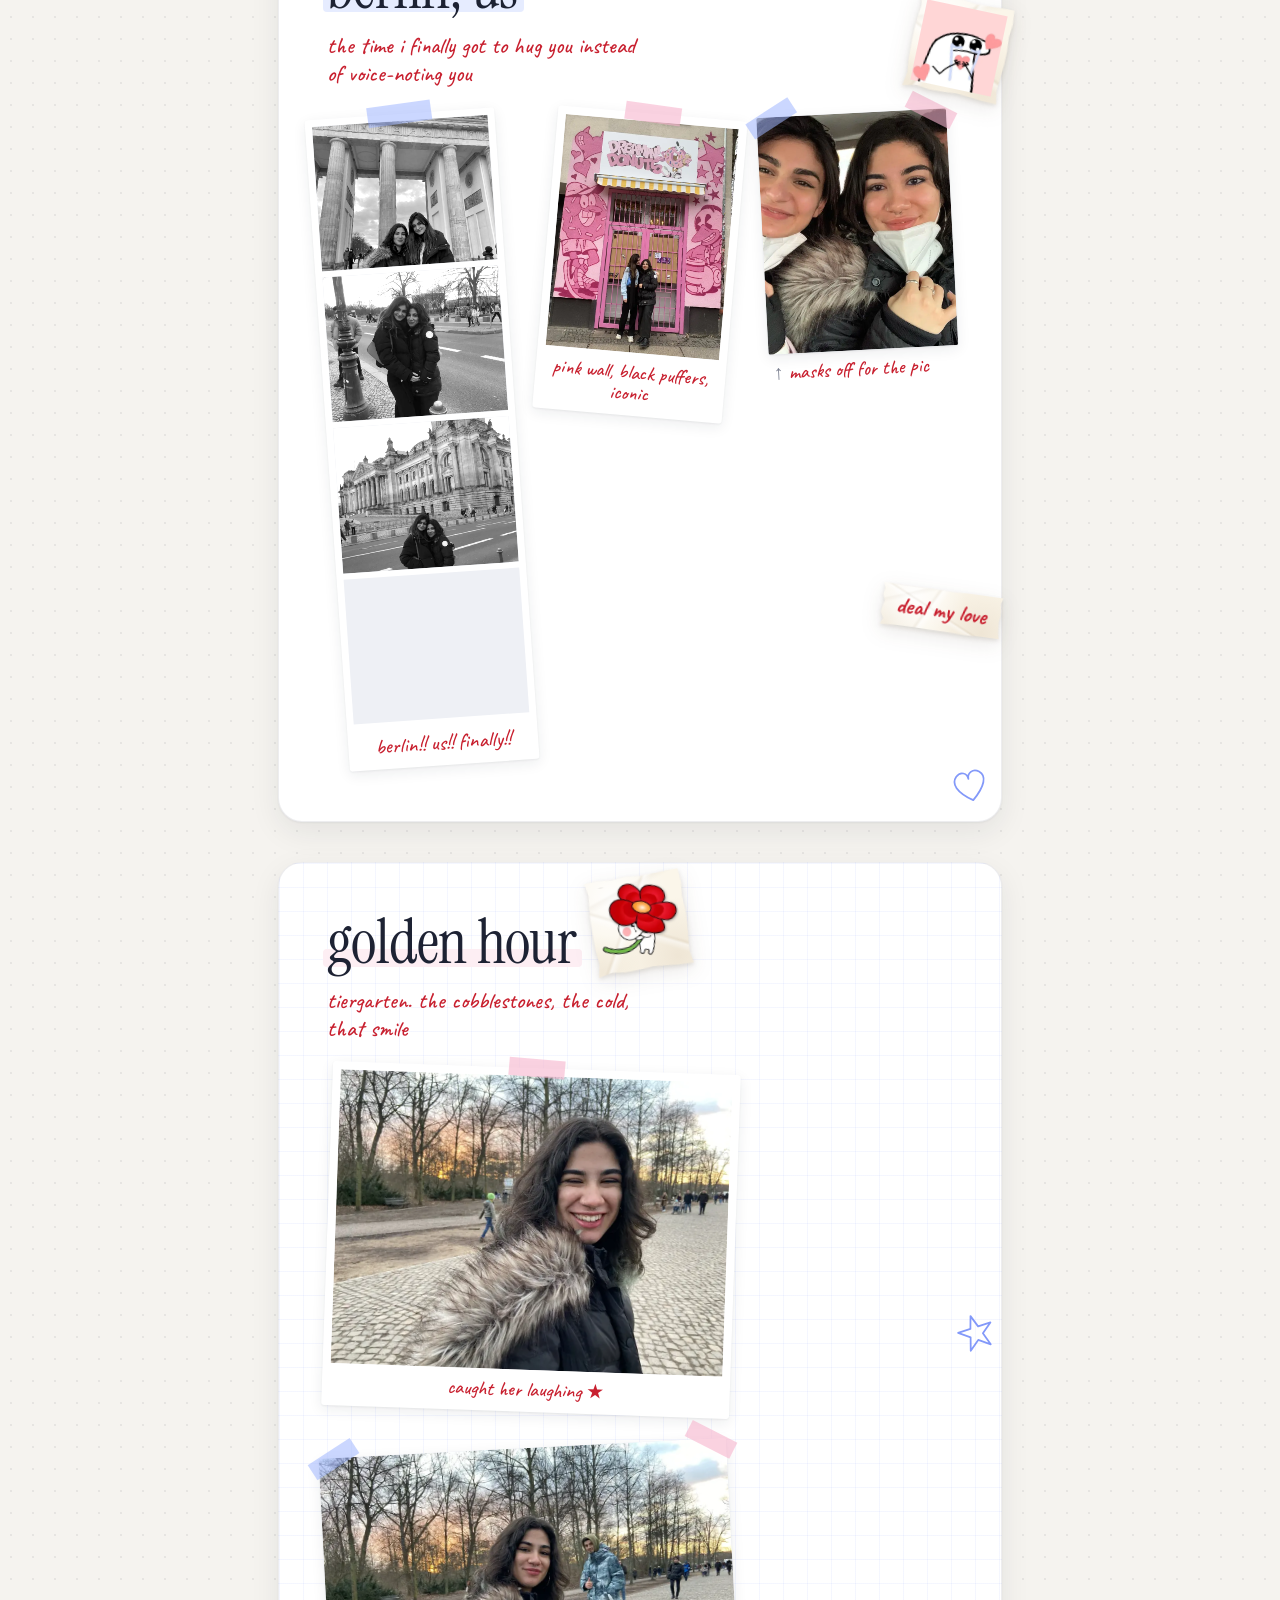
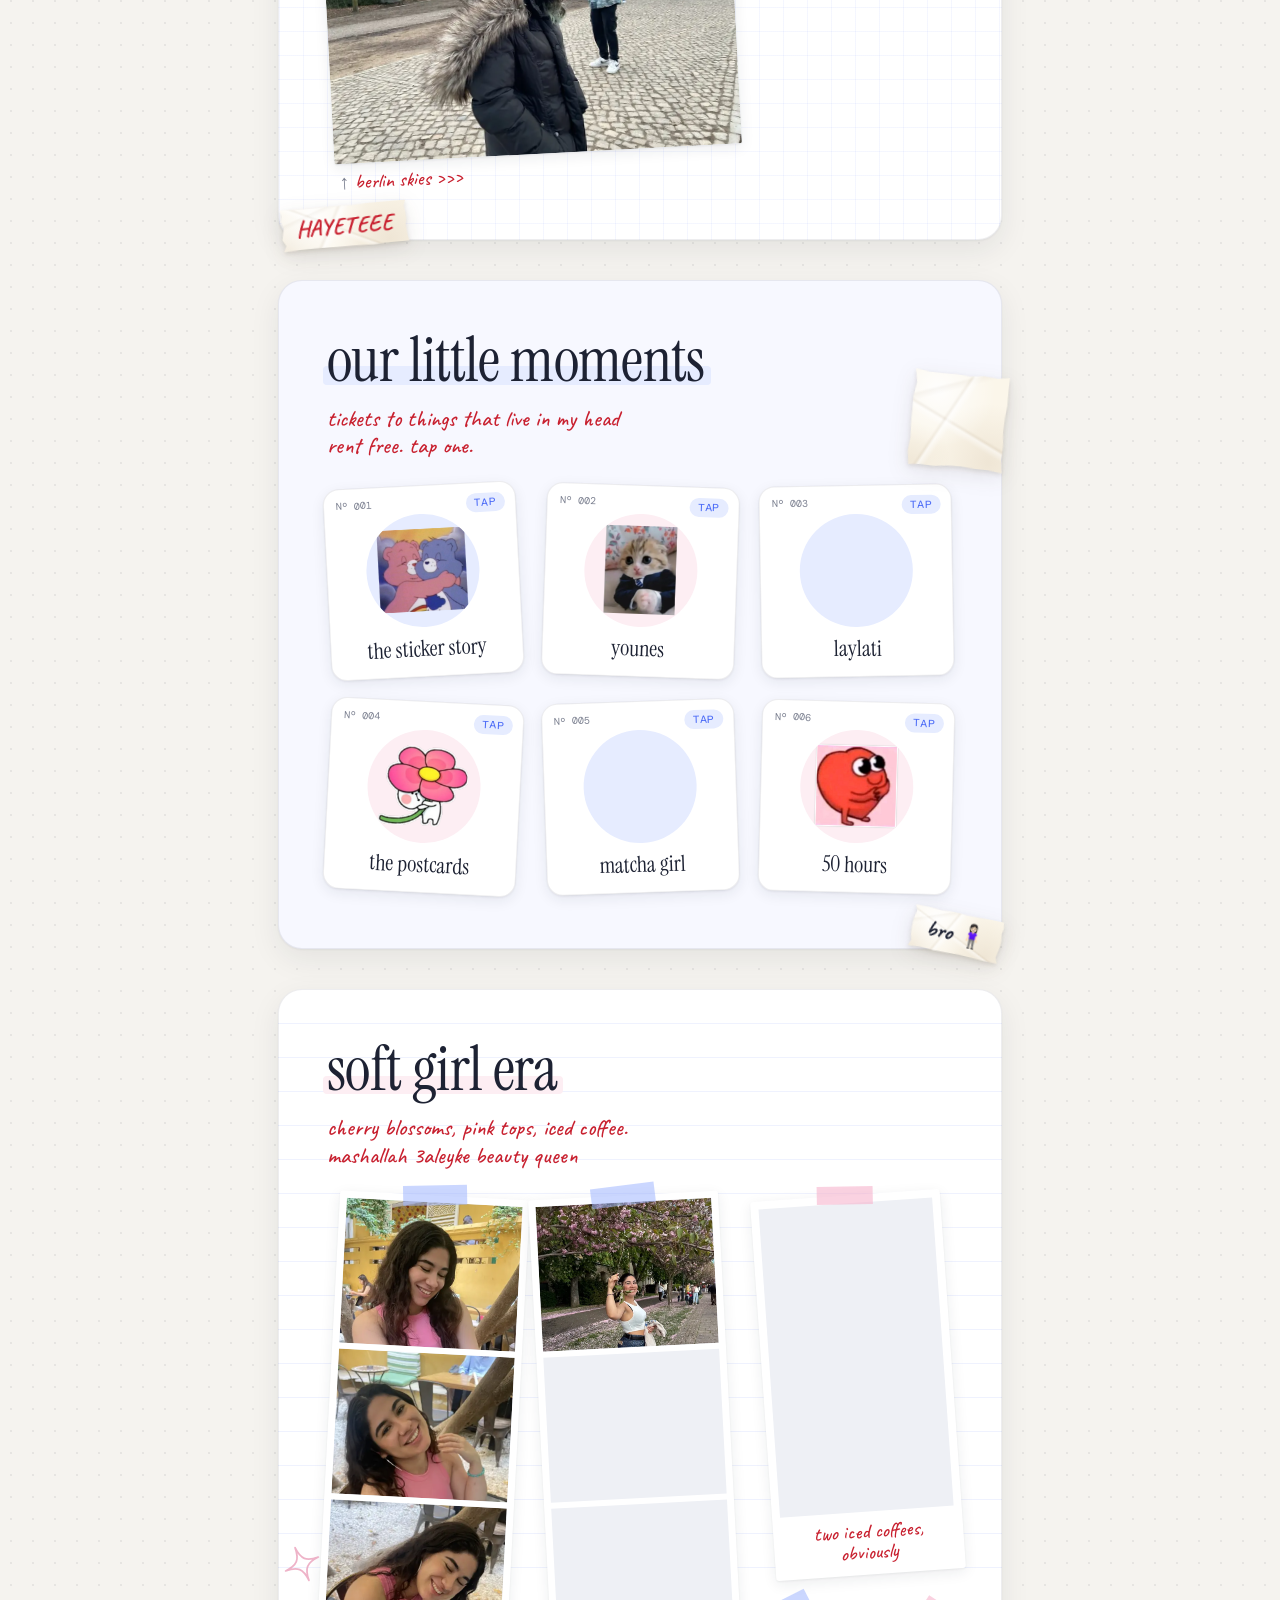
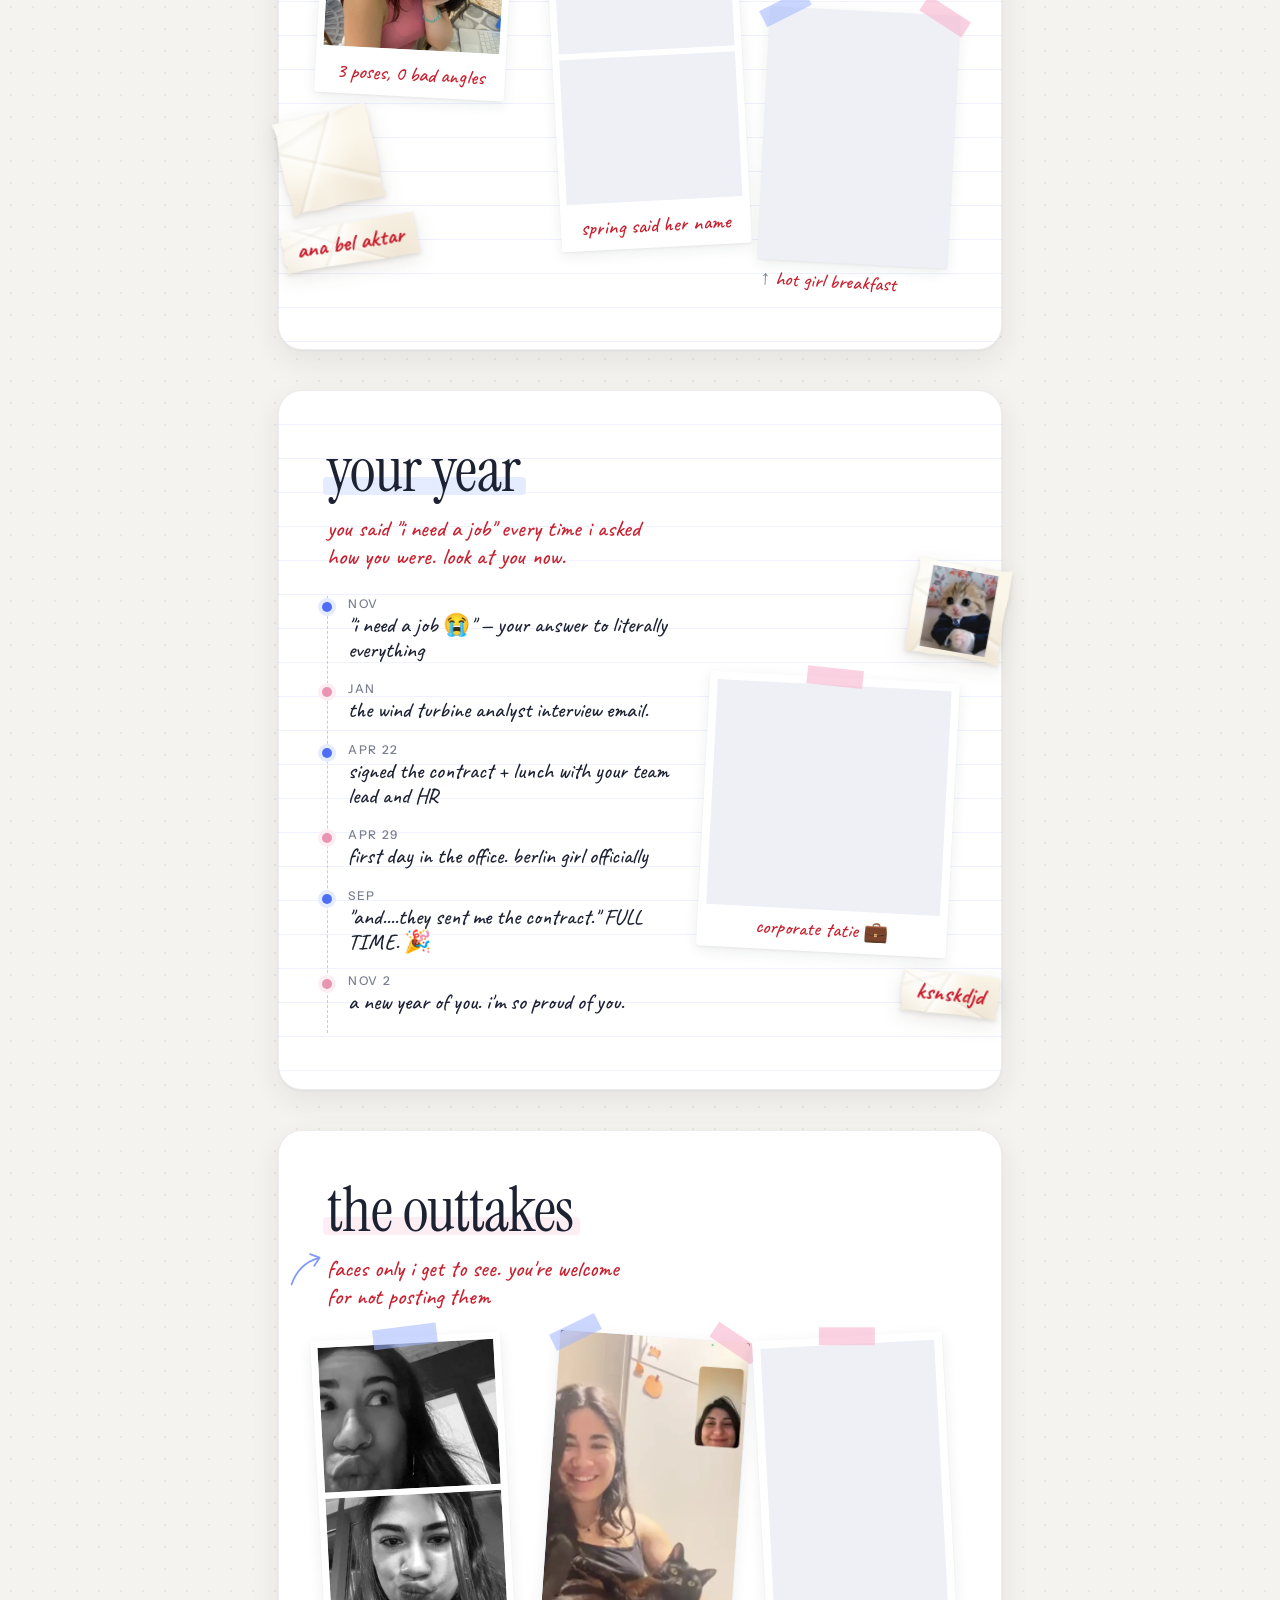
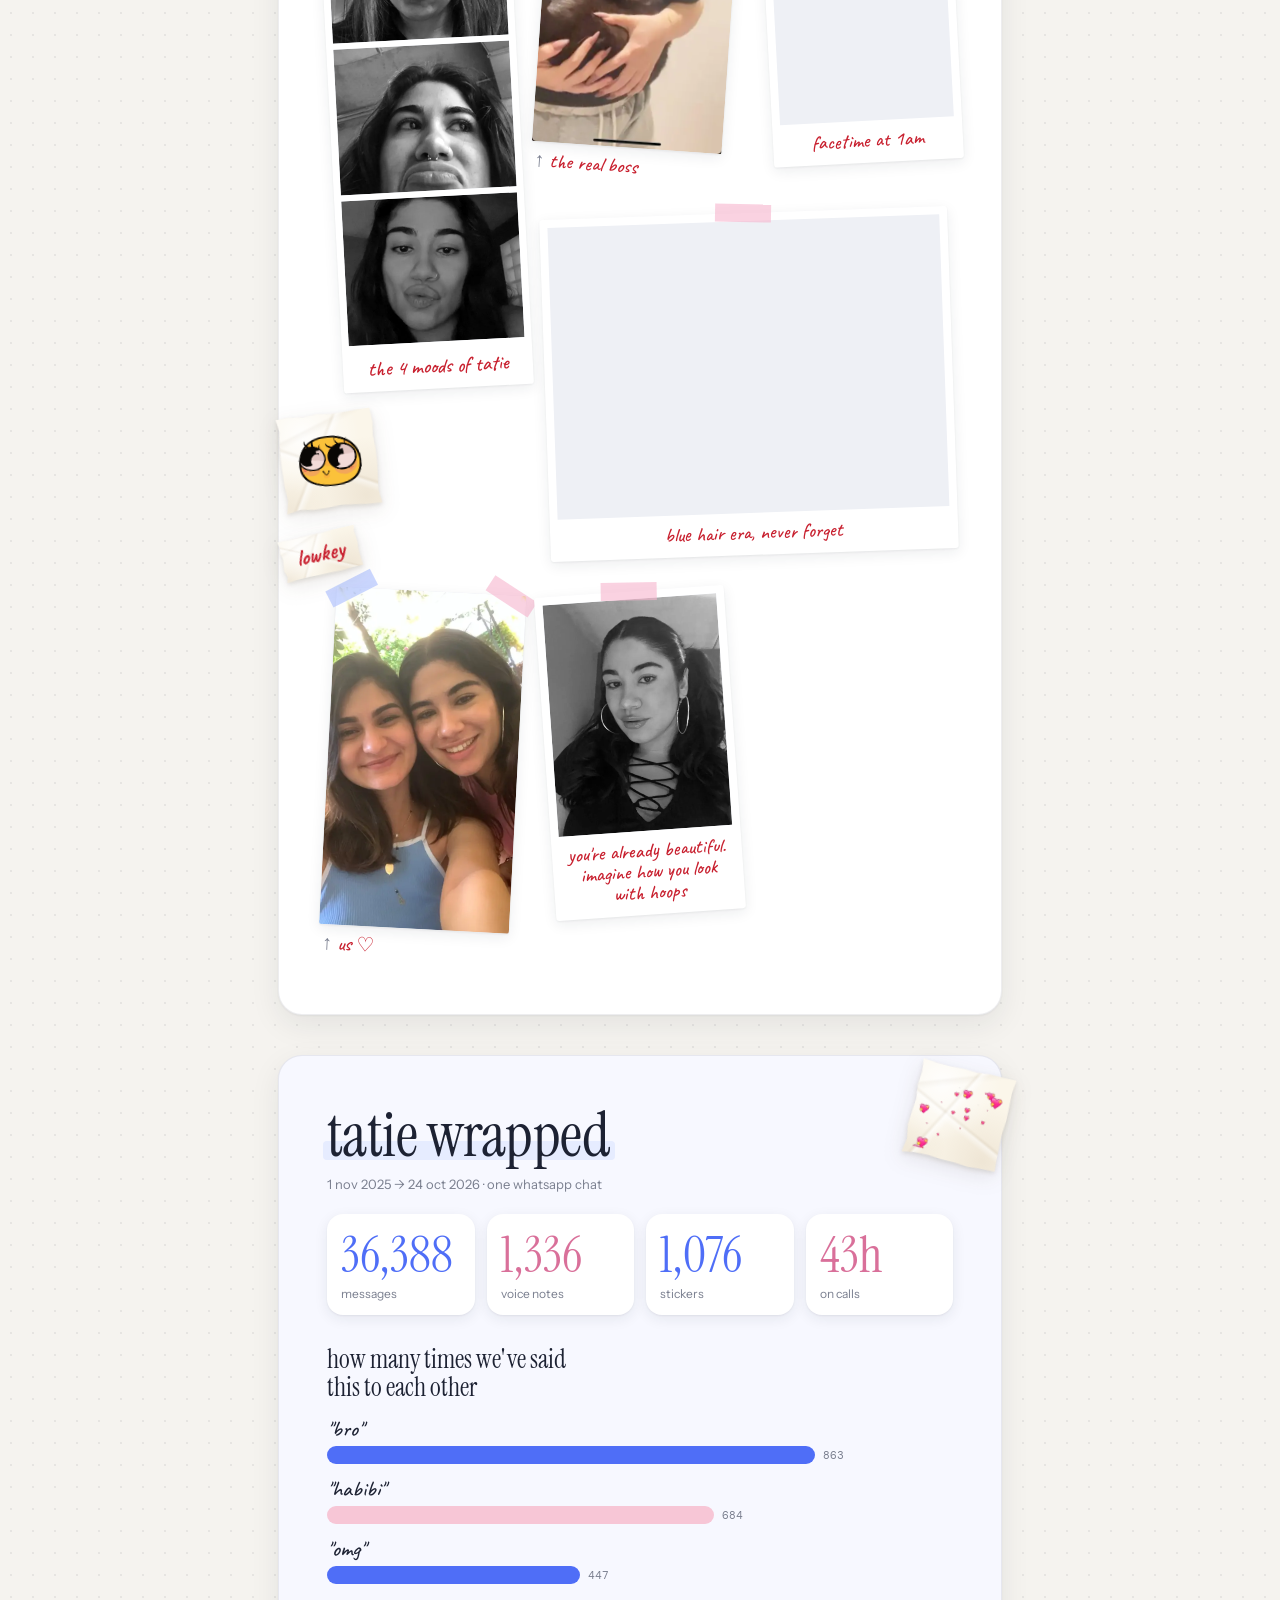
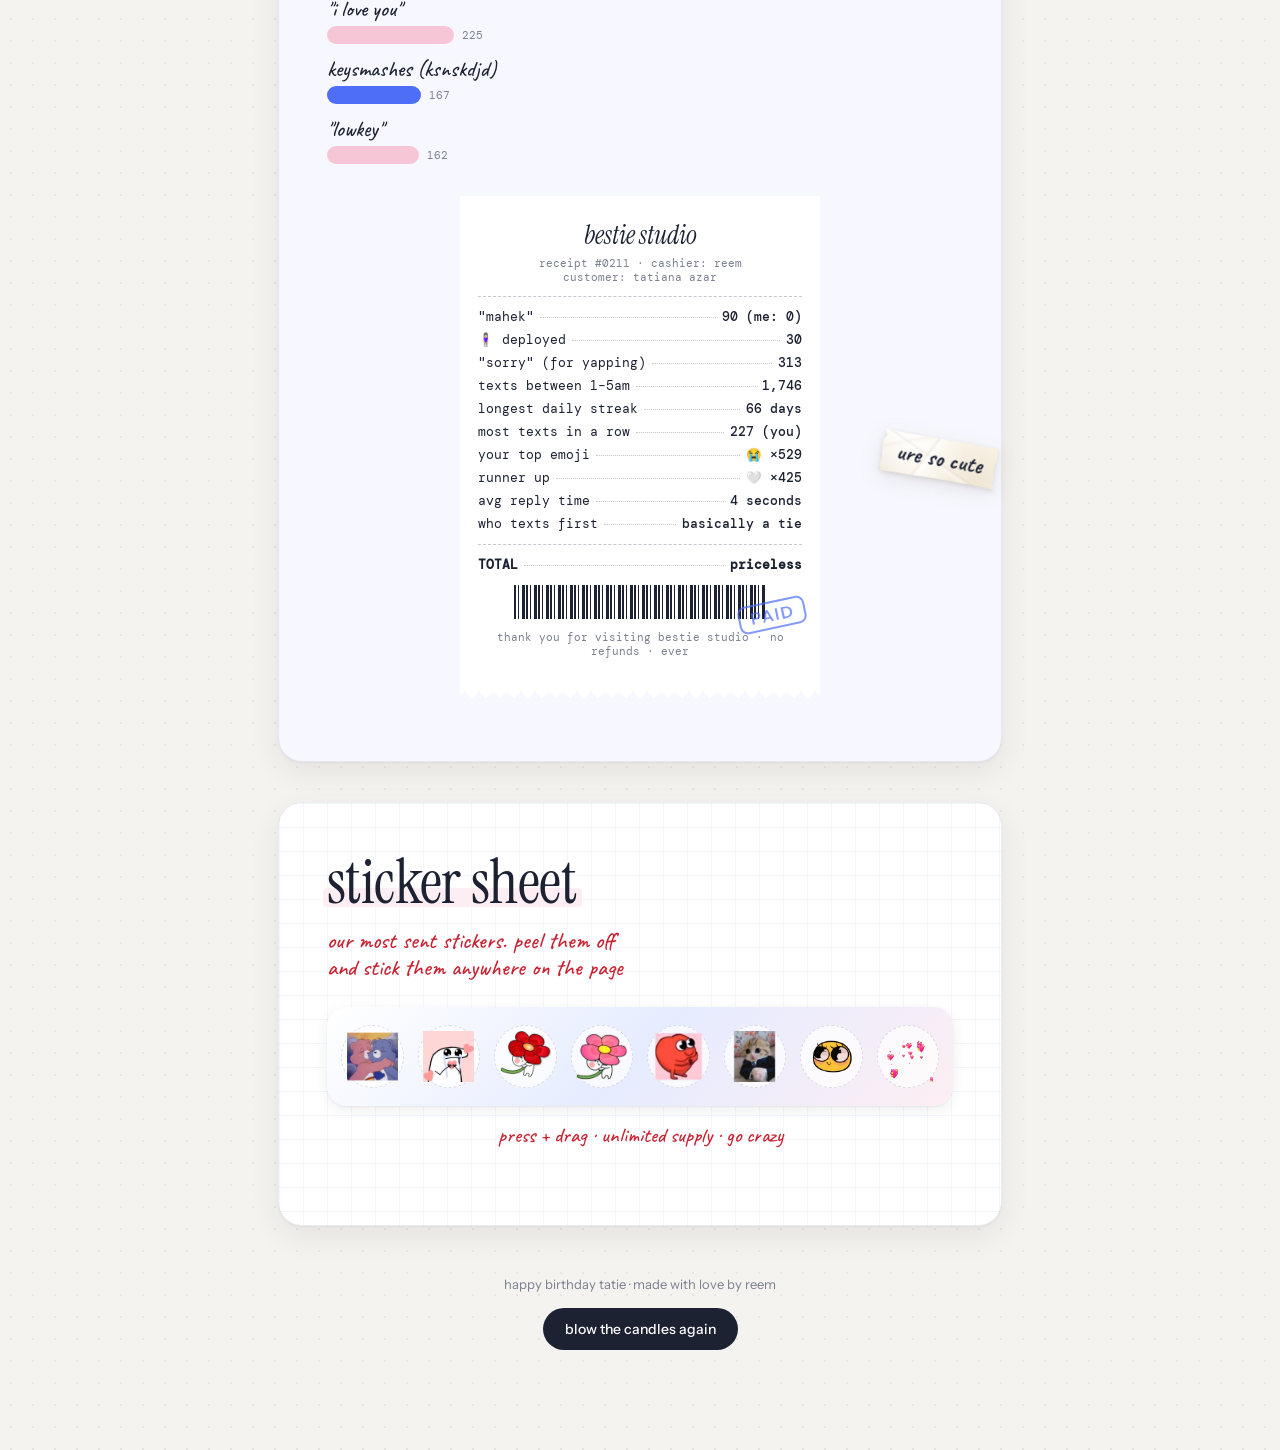
==== commit aa732b13: "Tatie page: cherry red envelope, bigger paper stickers Co-Authored-By: Claude Opus 5.5 <noreply@anth" ====
--- a/tatie/index.html
+++ b/tatie/index.html
@@ -11,7 +11,7 @@
   <link rel="preconnect" href="https://fonts.googleapis.com">
   <link rel="preconnect" href="https://fonts.gstatic.com" crossorigin>
   <link href="https://fonts.googleapis.com/css2?family=Instrument+Serif:ital@0;1&family=Instrument+Sans:wght@400;500;600&family=Caveat:wght@500;700&family=Dancing+Script:wght@700&family=DM+Mono:wght@400;500&display=swap" rel="stylesheet">
-  <link rel="stylesheet" href="styles.css?v=19">
+  <link rel="stylesheet" href="styles.css?v=20">
 </head>
 <body class="locked">
 
@@ -87,7 +87,7 @@
   <!-- ============ SCRAPBOOK ============ -->
   <main id="book" aria-label="Scrapbook"></main>
 
-  <script src="content.js?v=19"></script>
-  <script src="app.js?v=19"></script>
+  <script src="content.js?v=20"></script>
+  <script src="app.js?v=20"></script>
 </body>
 </html>
--- a/tatie/styles.css
+++ b/tatie/styles.css
@@ -336,19 +336,32 @@
 
 /* free (draggable) stickers */
 .free-sticker {
-  position: absolute; z-index: 20; width: 56px; touch-action: none; cursor: grab;
+  position: absolute; z-index: 20; width: 74px; padding: 7px; touch-action: none; cursor: grab;
   user-select: none; -webkit-user-select: none; -webkit-user-drag: none;
   transform: rotate(var(--rot, 0deg)); transition: transform .15s;
-}
-.free-sticker img { width: 100%; height: auto; pointer-events: none; -webkit-user-drag: none; border: 3px solid #fff; border-radius: 12px; background: #fff; box-shadow: var(--shadow-sm); }
+  filter: drop-shadow(0 2px 2px rgba(60,40,20,.12)) drop-shadow(0 6px 10px rgba(60,40,20,.1));
+}
+/* crumpled paper backing: soft creases + a wobbly torn-ish edge */
+.free-sticker::before {
+  content: ""; position: absolute; inset: 0; z-index: -1;
+  background:
+    linear-gradient(118deg, transparent 38%, rgba(120,90,50,.07) 40%, rgba(255,255,255,.6) 42%, transparent 47%),
+    linear-gradient(205deg, transparent 52%, rgba(120,90,50,.08) 54%, rgba(255,255,255,.5) 56%, transparent 61%),
+    linear-gradient(160deg, transparent 18%, rgba(120,90,50,.05) 20%, transparent 25%),
+    radial-gradient(circle at 25% 20%, rgba(255,255,255,.9), transparent 55%),
+    radial-gradient(circle at 85% 90%, rgba(150,110,60,.12), transparent 50%),
+    radial-gradient(circle at 5% 95%, rgba(150,110,60,.1), transparent 30%),
+    #fbf6ea;
+  clip-path: polygon(0.0% 1.0%, 14.3% 0.5%, 28.6% 2.1%, 42.9% 0.2%, 57.1% 1.7%, 71.4% 1.2%, 85.7% 0.2%, 98.4% 0.0%, 99.9% 14.3%, 98.6% 28.6%, 99.8% 42.9%, 99.7% 57.1%, 98.6% 71.4%, 97.4% 85.7%, 100.0% 99.6%, 85.7% 99.3%, 71.4% 98.0%, 57.1% 97.0%, 42.9% 98.2%, 28.6% 98.7%, 14.3% 96.9%, 0.1% 100.0%, 2.7% 85.7%, 0.9% 71.4%, 0.5% 57.1%, 0.4% 42.9%, 1.0% 28.6%, 2.6% 14.3%);
+}
+.free-sticker:nth-child(3n)::before { clip-path: polygon(0.0% 0.6%, 14.3% 1.9%, 28.6% 2.0%, 42.9% 1.2%, 57.1% 1.8%, 71.4% 0.2%, 85.7% 0.2%, 99.3% 0.0%, 97.8% 14.3%, 98.6% 28.6%, 99.0% 42.9%, 98.1% 57.1%, 98.5% 71.4%, 99.0% 85.7%, 100.0% 97.5%, 85.7% 97.8%, 71.4% 99.2%, 57.1% 98.2%, 42.9% 98.3%, 28.6% 97.2%, 14.3% 97.7%, 0.9% 100.0%, 3.1% 85.7%, 0.4% 71.4%, 1.3% 57.1%, 2.4% 42.9%, 0.5% 28.6%, 1.6% 14.3%); }
+.free-sticker:nth-child(3n+1)::before { clip-path: polygon(0.0% 0.1%, 14.3% 2.1%, 28.6% 2.4%, 42.9% 1.8%, 57.1% 2.8%, 71.4% 1.0%, 85.7% 2.2%, 98.1% 0.0%, 98.1% 14.3%, 98.5% 28.6%, 97.3% 42.9%, 97.0% 57.1%, 98.5% 71.4%, 97.9% 85.7%, 100.0% 99.8%, 85.7% 97.8%, 71.4% 97.9%, 57.1% 96.8%, 42.9% 97.4%, 28.6% 99.1%, 14.3% 98.8%, 2.1% 100.0%, 0.1% 85.7%, 1.5% 71.4%, 0.5% 57.1%, 0.4% 42.9%, 0.2% 28.6%, 2.5% 14.3%); }
+.free-sticker img { width: 100%; height: auto; pointer-events: none; -webkit-user-drag: none; }
 .free-sticker.word {
-  width: auto; font-family: var(--hand); font-weight: 700; font-size: 19px; line-height: 1;
-  padding: 6px 12px 7px; border-radius: 999px; background: #fff; white-space: nowrap; color: var(--pen);
-  box-shadow: var(--shadow-sm);
-}
-.free-sticker.word.w1 { background: var(--blue-soft); }
-.free-sticker.word.w2 { background: var(--blush-soft); color: #c2557f; }
-.free-sticker.word.w3 { background: var(--ink); color: #fff; }
+  width: auto; font-family: var(--hand); font-weight: 700; font-size: 23px; line-height: 1;
+  padding: 9px 15px 10px; white-space: nowrap; color: var(--pen);
+}
+.free-sticker.word.w3 { color: var(--ink); }
 .free-sticker.dragging { cursor: grabbing; z-index: 30; transform: rotate(var(--rot, 0deg)) scale(1.12); }
 .free-sticker.pop { animation: pop .35s; }
 @keyframes pop { 0% { transform: rotate(var(--rot)) scale(.4); } 70% { transform: rotate(var(--rot)) scale(1.15); } }
@@ -357,16 +370,16 @@
 .note-page { text-align: center; }
 .envelope { position: relative; width: min(78vw, 320px); aspect-ratio: 1.55; margin: 28px auto 12px; border: 0; padding: 0; background: none; cursor: pointer; display: block; }
 .env-back, .env-front, .env-flap { position: absolute; inset: 0; border-radius: 10px; }
-.env-back { background: #9fb2fb; box-shadow: 0 16px 30px rgba(79,110,247,.22); }
-.env-front { background: var(--blue-mid); clip-path: polygon(0 0, 50% 55%, 100% 0, 100% 100%, 0 100%); z-index: 3; }
-.env-flap { background: #d2dcff; z-index: 4; transform-origin: 50% 0; clip-path: polygon(0 0, 100% 0, 50% 60%); transition: transform .6s cubic-bezier(.4,0,.2,1), z-index 0s .3s; }
+.env-back { background: #a8121f; box-shadow: 0 16px 30px rgba(200,32,47,.25); }
+.env-front { background: #c8202f; clip-path: polygon(0 0, 50% 55%, 100% 0, 100% 100%, 0 100%); z-index: 3; }
+.env-flap { background: #dc3a48; z-index: 4; transform-origin: 50% 0; clip-path: polygon(0 0, 100% 0, 50% 60%); transition: transform .6s cubic-bezier(.4,0,.2,1), z-index 0s .3s; }
 .env-letter { position: absolute; left: 8%; right: 8%; top: 10%; bottom: 8%; background: #fff; z-index: 2; border-radius: 4px; transition: transform .7s .45s cubic-bezier(.3,.9,.3,1); }
 .env-seal {
   position: absolute; left: 50%; top: 52%; width: 50px; height: 50px; margin: -25px 0 0 -25px; z-index: 5;
-  border-radius: 50%; background: var(--blush); color: #fff; box-shadow: 0 3px 8px rgba(29,34,51,.15);
+  border-radius: 50%; background: #fdf5e3; color: #c8202f; box-shadow: 0 3px 8px rgba(29,34,51,.2);
   display: grid; place-items: center; font-family: var(--serif); font-style: italic; font-size: 26px; transition: opacity .3s;
 }
-.env-stamp { position: absolute; top: 12px; right: 14px; width: 40px; height: 48px; z-index: 5; background: #fff; color: var(--blue); border: 2px dotted var(--blue-mid); display: grid; place-items: center; font-size: 20px; transform: rotate(5deg); }
+.env-stamp { position: absolute; top: 12px; right: 14px; width: 40px; height: 48px; z-index: 5; background: #fff; color: #c8202f; border: 2px dotted #f4b3bf; display: grid; place-items: center; font-size: 20px; transform: rotate(5deg); }
 .env-label { font-family: var(--hand); font-weight: 500; font-size: 22px; color: var(--pen); }
 .envelope.open .env-flap { transform: rotateX(180deg); z-index: 1; }
 .envelope.open .env-seal, .envelope.open .env-stamp { opacity: 0; }
@@ -401,7 +414,7 @@
   .timeline-wrap { grid-template-columns: 1.4fr 1fr; align-items: center; }
   .timeline-photo { width: 100%; }
   .big-stats { grid-template-columns: repeat(4, 1fr); }
-  .free-sticker { width: 76px; }
+  .free-sticker { width: 96px; }
   .sheet { grid-template-columns: repeat(8, 1fr); }
   .cover-strip { width: 86px; }
   .cover { padding: 230px 40px 240px; }
